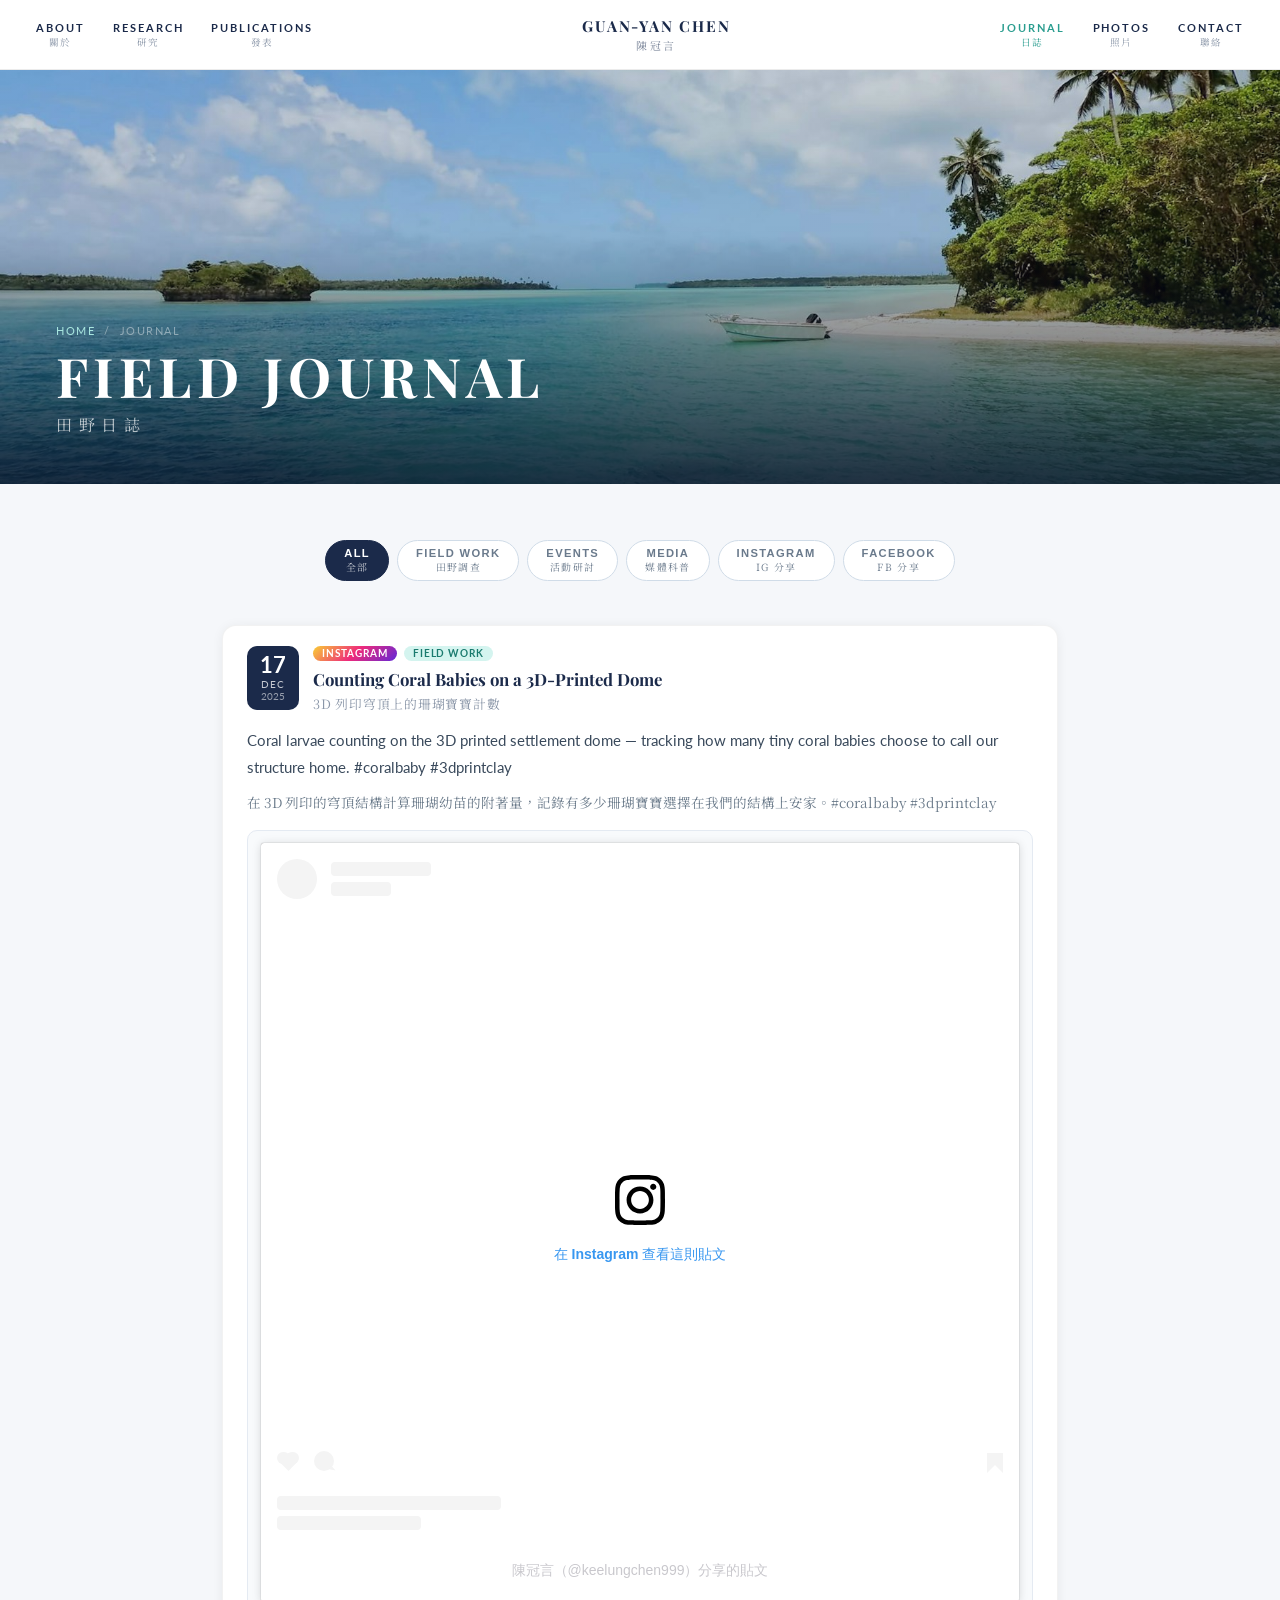
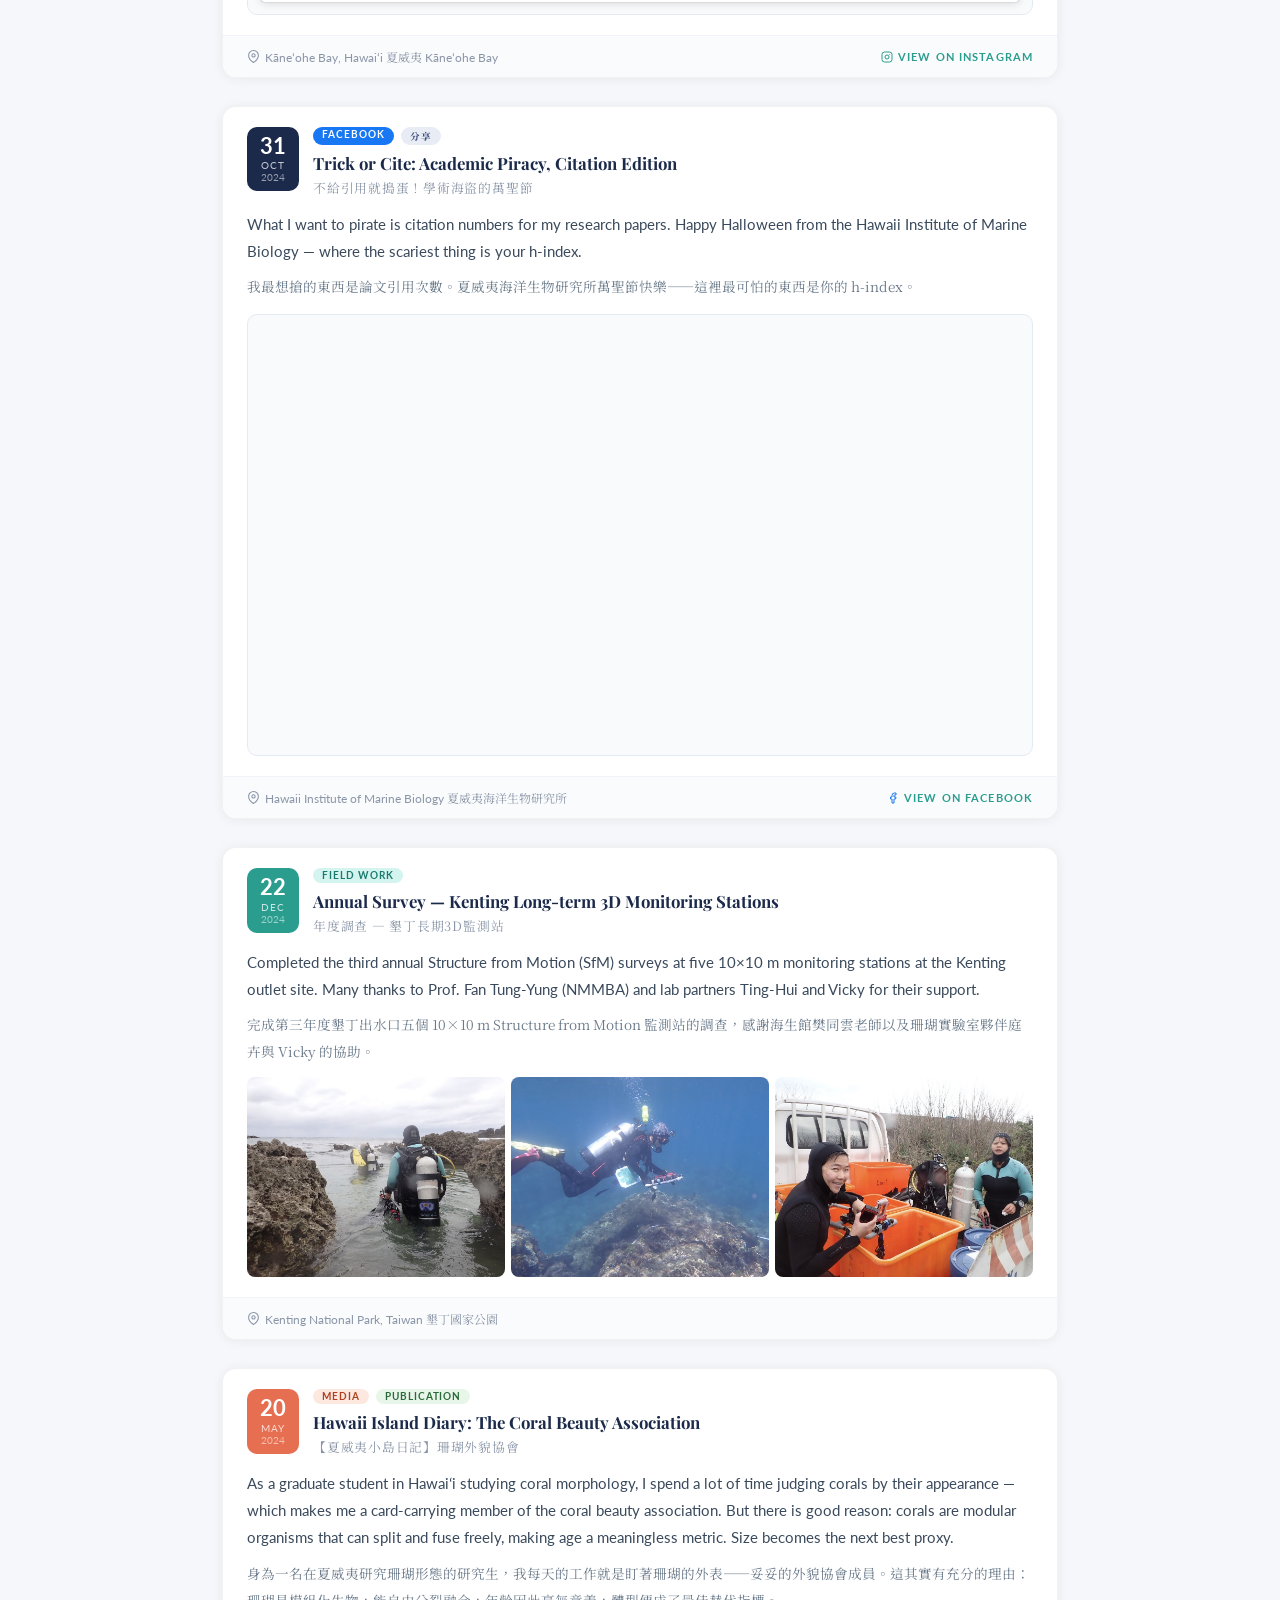
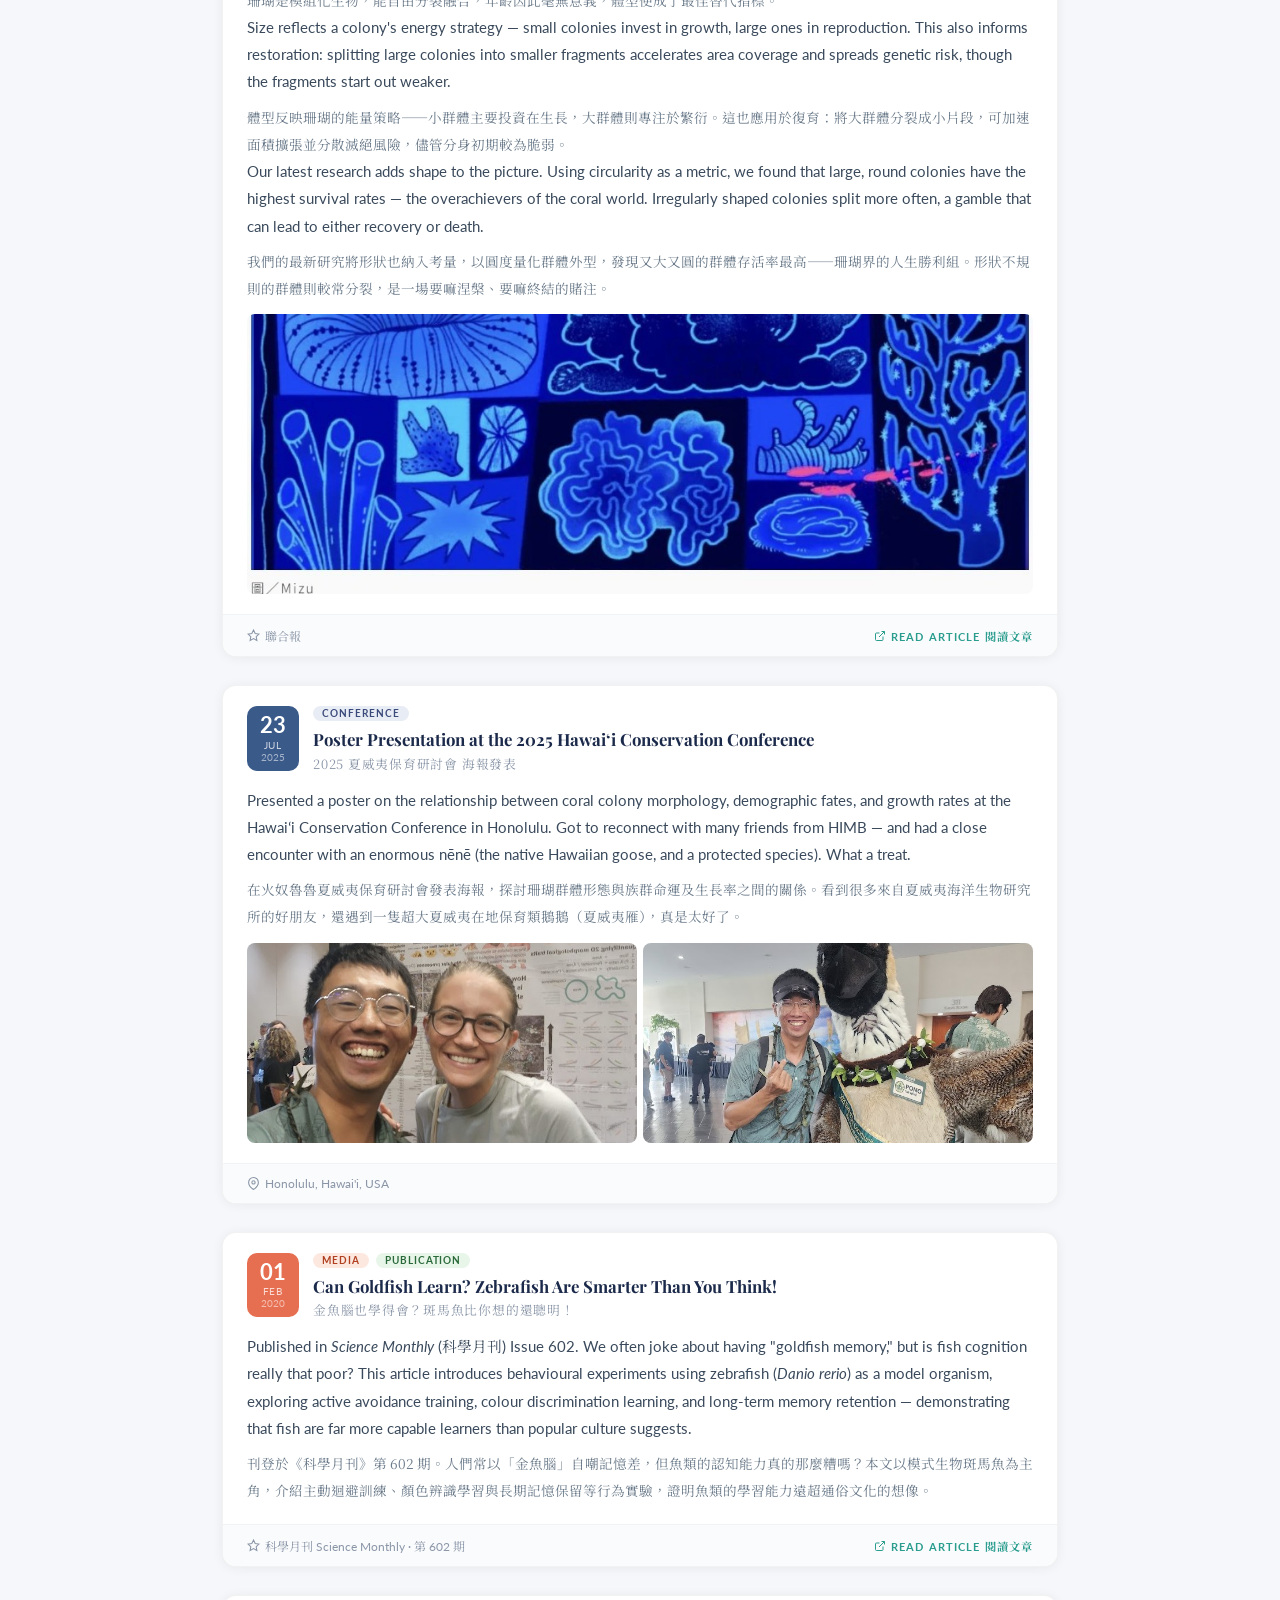
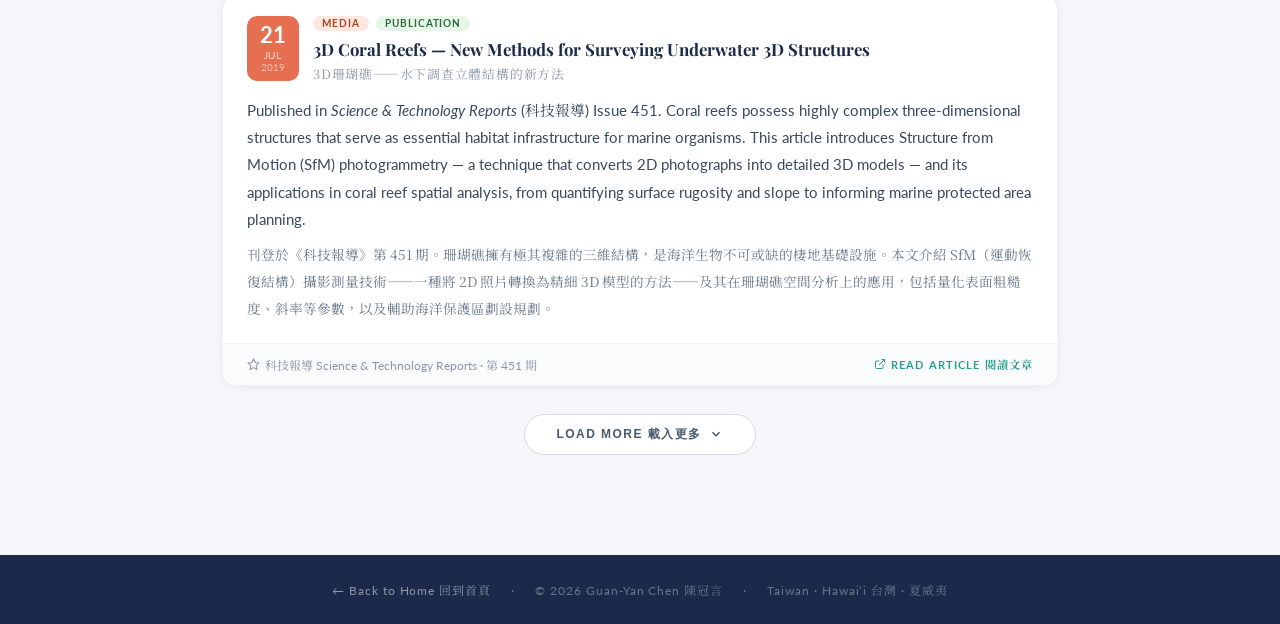
==== journal.html @ d3d77371 "organize research page" ====
<!DOCTYPE html>
<html lang="zh-TW">
<head>
  <meta charset="UTF-8" />
  <meta name="viewport" content="width=device-width, initial-scale=1.0" />
  <title>Field Journal 田野日誌 — Guan-Yan Chen 陳冠言</title>
  <link rel="preconnect" href="https://fonts.googleapis.com" />
  <link href="https://fonts.googleapis.com/css2?family=Playfair+Display:ital,wght@0,400;0,700;1,400&family=Lato:wght@300;400;700&family=Noto+Serif+TC:wght@400;700&display=swap" rel="stylesheet" />

  <!-- Facebook SDK (for FB post embeds) -->
  <div id="fb-root"></div>
  <script async defer crossorigin="anonymous"
    src="https://connect.facebook.net/zh_TW/sdk.js#xfbml=1&version=v19.0">
  </script>

  <style>
    *, *::before, *::after { box-sizing: border-box; margin: 0; padding: 0; }
    html { scroll-behavior: smooth; overflow-x: hidden; }
    body { font-family: 'Lato', 'Noto Serif TC', sans-serif; color: #1a1a2e; background: #f5f7fa; overflow-x: hidden; width: 100%; }
    a { text-decoration: none; color: inherit; }
    img { max-width: 100%; display: block; }

    /* ── NAVBAR ── */
    #navbar {
      position: fixed; top: 0; left: 0; right: 0; z-index: 1000;
      background: rgba(255,255,255,0.97); backdrop-filter: blur(6px); -webkit-backdrop-filter: blur(6px);
      border-bottom: 1px solid rgba(0,0,0,0.08);
      height: 70px; display: flex; align-items: center;
      justify-content: space-between; padding: 0 36px;
      transition: box-shadow 0.3s; max-width: 100vw; overflow: hidden;
    }
    #navbar.scrolled { box-shadow: 0 2px 20px rgba(0,0,0,0.1); }
    .nav-group { display: flex; gap: 28px; align-items: center; }
    .nav-brand { text-align: center; min-width: 0; }
    .nav-brand .en { font-family: 'Playfair Display', serif; font-size: 0.95rem; font-weight: 700; letter-spacing: 0.12em; text-transform: uppercase; color: #1B2A4A; display: block; white-space: nowrap; }
    .nav-brand .zh { font-family: 'Noto Serif TC', serif; font-size: 0.68rem; color: #7a8599; letter-spacing: 0.25em; display: block; margin-top: 1px; }
    .nav-link { font-size: 0.68rem; font-weight: 700; letter-spacing: 0.18em; text-transform: uppercase; color: #1B2A4A; transition: color 0.2s; display: flex; flex-direction: column; align-items: center; gap: 1px; white-space: nowrap; }
    .nav-link .zh { font-size: 0.6rem; letter-spacing: 0.12em; font-weight: 400; color: #8a96a8; font-family: 'Noto Serif TC', serif; }
    .nav-link:hover, .nav-link.active { color: #2a9d8f; }
    .nav-link:hover .zh, .nav-link.active .zh { color: #2a9d8f; }
    .nav-toggle { display: none; background: none; border: none; cursor: pointer; padding: 8px; z-index: 1100; flex-shrink: 0; -webkit-tap-highlight-color: transparent; }
    .nav-toggle span { display: block; width: 22px; height: 2px; background: #1B2A4A; margin: 5px 0; border-radius: 2px; transition: all 0.3s; }
    .nav-toggle.open span:nth-child(1) { transform: rotate(45deg) translate(5px, 5px); }
    .nav-toggle.open span:nth-child(2) { opacity: 0; }
    .nav-toggle.open span:nth-child(3) { transform: rotate(-45deg) translate(5px, -5px); }
    .nav-mobile-menu { display: none; }
    @media (max-width: 900px) { #navbar { padding: 0 18px; } .nav-group { gap: 16px; } .nav-link .zh { display: none; } }
    @media (max-width: 768px) {
      #navbar { padding: 0 16px; }
      .nav-group { display: none !important; }
      .nav-toggle { display: block !important; }
      .nav-mobile-menu.open {
        display: flex; position: fixed; top: 70px; left: 0; right: 0;
        background: rgba(255,255,255,0.98); -webkit-backdrop-filter: blur(10px); backdrop-filter: blur(10px);
        padding: 20px 24px 28px; flex-direction: column; gap: 6px;
        border-bottom: 1px solid rgba(0,0,0,0.08);
        box-shadow: 0 8px 30px rgba(0,0,0,0.1); z-index: 999; max-width: 100vw;
      }
      .nav-mobile-menu a {
        font-size: 0.82rem; font-weight: 700; letter-spacing: 0.14em; text-transform: uppercase;
        color: #1B2A4A; padding: 10px 0; border-bottom: 1px solid #eef2f6; transition: color 0.2s;
        display: flex; align-items: center; gap: 10px;
      }
      .nav-mobile-menu a:last-child { border-bottom: none; }
      .nav-mobile-menu a .zh { font-family: 'Noto Serif TC', serif; font-size: 0.72rem; font-weight: 400; color: #8a96a8; }
      .nav-mobile-menu a:hover, .nav-mobile-menu a.active { color: #2a9d8f; }
    }

    /* ── PAGE HERO ── */
    .page-hero {
      margin-top: 70px; height: 46vh; min-height: 320px;
      position: relative; display: flex; align-items: flex-end; overflow: hidden;
    }
    .hero-bg {
      position: absolute; inset: 0;
      /* 🖼️ 圖片 | 日誌頁 Hero 背景圖 URL */
      background-image: url('images/hero_journal-ocean.jpg');
      background-size: cover; background-position: center 60%;
    }
    .hero-overlay { position: absolute; inset: 0; background: linear-gradient(to top, rgba(8,18,40,0.85) 0%, rgba(8,18,40,0.18) 60%); }
    .hero-content { position: relative; z-index: 2; padding: 0 56px 48px; color: #fff; }
    .hero-content .breadcrumb { font-size: 0.68rem; letter-spacing: 0.14em; text-transform: uppercase; color: rgba(255,255,255,0.42); margin-bottom: 12px; }
    .hero-content .breadcrumb a { color: #a8e6df; }
    .hero-content .en { font-family: 'Playfair Display', serif; font-size: clamp(2rem, 5vw, 3.4rem); font-weight: 700; letter-spacing: 0.1em; text-transform: uppercase; line-height: 1; }
    .hero-content .zh { font-family: 'Noto Serif TC', serif; font-size: clamp(0.85rem, 2vw, 1rem); letter-spacing: 0.42em; opacity: 0.72; margin-top: 10px; }

    /* ── LAYOUT ── */
    .page-wrap { max-width: 900px; margin: 0 auto; padding: 56px 32px 100px; }

    /* ── FILTER BAR ── */
    .filter-bar {
      display: flex; flex-wrap: wrap; gap: 8px;
      margin-bottom: 44px; justify-content: center;
    }
    .fbtn {
      padding: 6px 18px; border-radius: 30px;
      border: 1.5px solid #d0dce8; background: #fff;
      font-size: 0.7rem; font-weight: 700; letter-spacing: 0.12em;
      text-transform: uppercase; color: #6a7a8c;
      cursor: pointer; transition: all 0.2s;
      display: flex; flex-direction: column; align-items: center; gap: 1px;
    }
    .fbtn .zh { font-family: 'Noto Serif TC', serif; font-size: 0.62rem; font-weight: 400; }
    .fbtn:hover { border-color: #2a9d8f; color: #2a9d8f; }
    .fbtn.active { background: #1B2A4A; border-color: #1B2A4A; color: #fff; }
    .fbtn.active .zh { color: rgba(255,255,255,0.75); }

    /* ── JOURNAL CARD ── */
    .journal-card {
      background: #fff; border-radius: 14px; overflow: hidden;
      box-shadow: 0 1px 12px rgba(0,0,0,0.06);
      border: 1px solid rgba(0,0,0,0.05);
      margin-bottom: 28px; transition: box-shadow 0.22s;
    }
    .journal-card:hover { box-shadow: 0 6px 28px rgba(0,0,0,0.11); }

    .card-header { padding: 20px 24px 14px; display: flex; align-items: flex-start; gap: 14px; }
    .date-block {
      flex-shrink: 0; background: #1B2A4A; color: #fff;
      border-radius: 10px; padding: 8px 12px; text-align: center; min-width: 52px;
    }
    .date-block .day { font-size: 1.4rem; font-weight: 700; line-height: 1; }
    .date-block .mon { font-size: 0.62rem; letter-spacing: 0.1em; text-transform: uppercase; opacity: 0.75; margin-top: 2px; }
    .date-block .year { font-size: 0.6rem; opacity: 0.55; margin-top: 1px; }

    .card-meta { flex: 1; }
    .card-meta .tags { display: flex; gap: 7px; flex-wrap: wrap; margin-bottom: 7px; }
    .tag {
      font-size: 0.6rem; font-weight: 700; letter-spacing: 0.1em; text-transform: uppercase;
      padding: 2px 9px; border-radius: 20px;
    }
    .tag-field       { background: #d4f4ef; color: #1a7a6e; }
    .tag-event       { background: #e8ecf4; color: #3a4a7a; }
    .tag-media       { background: #fde8e0; color: #b04020; }
    .tag-ig          { background: linear-gradient(135deg, #f9ce34, #ee2a7b, #6228d7); color: #fff; }
    .tag-fb          { background: #1877F2; color: #fff; }
    .tag-publication { background: #e8f5e9; color: #2a6a3a; }

    .card-title-en {
      font-family: 'Playfair Display', serif; font-size: 1.05rem;
      font-weight: 700; color: #1B2A4A; line-height: 1.4;
    }
    .card-title-zh {
      font-family: 'Noto Serif TC', serif; font-size: 0.8rem;
      color: #8a96a8; margin-top: 2px; letter-spacing: 0.06em;
    }

    .card-body { padding: 0 24px 20px; }
    .card-text { font-size: 0.92rem; line-height: 1.85; color: #3a4a5c; }
    .card-text .zh { font-family: 'Noto Serif TC', serif; font-size: 0.85rem; color: #6a7a8a; display: block; margin-top: 8px; line-height: 2; }

    /* Photo grid inside card */
    .card-photos { display: grid; gap: 6px; margin: 12px 0 0; }
    .card-photos.cols-1 { grid-template-columns: 1fr; }
    .card-photos.cols-2 { grid-template-columns: 1fr 1fr; }
    .card-photos.cols-3 { grid-template-columns: 1fr 1fr 1fr; }
    .card-photos img { width: 100%; height: 200px; object-fit: cover; border-radius: 8px; }
    .card-photos.cols-1 img { height: 280px; }

    /* Social embed wrapper */
    .social-embed {
      margin: 14px 0 0;
      background: #f8fafc; border-radius: 10px;
      overflow: hidden;
      border: 1px solid #e4eaf2;
      display: flex; justify-content: center; align-items: flex-start;
      padding: 12px;
    }
    /* Instagram blockquote override */
    .social-embed .instagram-media {
      margin: 0 auto !important;
      max-width: 100% !important;
      min-width: 0 !important;
    }
    /* Facebook post override */
    .social-embed .fb-post { width: 100%; }
    .social-embed .fb-post span,
    .social-embed .fb-post iframe { max-width: 100% !important; }

    /* Embed notice (shown when no real post URL yet) */
    .embed-placeholder {
      background: linear-gradient(135deg, #f0f4f8 0%, #e8ecf4 100%);
      border-radius: 10px; border: 2px dashed #c8d4e0;
      padding: 28px 20px; text-align: center; margin: 14px 0 0;
      color: #6a7a8c;
    }
    .embed-placeholder .icon { font-size: 2rem; margin-bottom: 8px; }
    .embed-placeholder p { font-size: 0.82rem; line-height: 1.6; }
    .embed-placeholder code { background: #fff; padding: 2px 6px; border-radius: 4px; font-size: 0.78rem; color: #2a9d8f; }

    /* Card footer */
    .card-footer {
      padding: 12px 24px; border-top: 1px solid #f0f4f8;
      display: flex; align-items: center; justify-content: space-between;
      background: #fafbfc;
    }
    .card-location { font-size: 0.75rem; color: #8a96a8; display: flex; align-items: center; gap: 5px; }
    .card-location svg { width: 13px; height: 13px; flex-shrink: 0; }
    .card-ext-link {
      font-size: 0.7rem; font-weight: 700; letter-spacing: 0.1em; text-transform: uppercase;
      color: #2a9d8f; display: flex; align-items: center; gap: 5px;
    }
    .card-ext-link svg { width: 12px; height: 12px; }

    /* Load more */
    .load-more-wrap { text-align: center; margin-top: 12px; }
    .load-more-btn {
      display: inline-flex; align-items: center; gap: 8px;
      padding: 11px 32px; border-radius: 30px;
      border: 1.5px solid #d0dce8; background: #fff;
      font-size: 0.75rem; font-weight: 700; letter-spacing: 0.12em; text-transform: uppercase;
      color: #4a5a6c; cursor: pointer; transition: all 0.2s;
    }
    .load-more-btn:hover { border-color: #2a9d8f; color: #2a9d8f; }

    /* Scroll animation */
    .fade-up { opacity: 0; transform: translateY(20px); transition: opacity 0.55s ease, transform 0.55s ease; }
    .fade-up.visible { opacity: 1; transform: translateY(0); }

    /* Footer */
    footer { background: #1B2A4A; color: rgba(255,255,255,0.35); text-align: center; padding: 26px 20px; font-size: 0.75rem; letter-spacing: 0.08em; }
    footer span { margin: 0 8px; }
    footer a { color: rgba(255,255,255,0.5); }
    footer a:hover { color: rgba(255,255,255,0.8); }

    @media (max-width: 560px) {
      .card-photos.cols-3 { grid-template-columns: 1fr 1fr; }
      .hero-content { padding: 0 24px 36px; }
      .page-wrap { padding: 40px 16px 80px; }
    }
  </style>
</head>
<body>

<!-- NAVBAR -->
<nav id="navbar">
  <div class="nav-group">
    <a href="index.html#about" class="nav-link"><span>About</span><span class="zh">關於</span></a>
    <a href="research.html" class="nav-link"><span>Research</span><span class="zh">研究</span></a>
    <a href="index.html#publications" class="nav-link"><span>Publications</span><span class="zh">發表</span></a>
  </div>
  <a href="index.html" class="nav-brand">
    <span class="en">GUAN-YAN CHEN</span>
    <span class="zh">陳冠言</span>
  </a>
  <div class="nav-group">
    <a href="journal.html" class="nav-link active"><span>Journal</span><span class="zh">日誌</span></a>
    <a href="index.html#photos" class="nav-link"><span>Photos</span><span class="zh">照片</span></a>
    <a href="index.html#contact" class="nav-link"><span>Contact</span><span class="zh">聯絡</span></a>
  </div>
  <button class="nav-toggle" onclick="document.querySelector('.nav-toggle').classList.toggle('open');document.querySelector('.nav-mobile-menu').classList.toggle('open');" aria-label="Menu">
    <span></span><span></span><span></span>
  </button>
</nav>
<div class="nav-mobile-menu">
  <a href="index.html#about"><span>About</span><span class="zh">關於</span></a>
  <a href="research.html"><span>Research</span><span class="zh">研究</span></a>
  <a href="index.html#publications"><span>Publications</span><span class="zh">發表</span></a>
  <a href="journal.html"><span>Journal</span><span class="zh">日誌</span></a>
  <a href="index.html#photos"><span>Photos</span><span class="zh">照片</span></a>
  <a href="index.html#contact"><span>Contact</span><span class="zh">聯絡</span></a>
</div>

<!-- HERO -->
<div class="page-hero">
  <div class="hero-bg"></div>
  <div class="hero-overlay"></div>
  <div class="hero-content">
    <div class="breadcrumb"><a href="index.html">Home</a> &nbsp;/&nbsp; Journal</div>
    <div class="en">Field Journal</div>
    <div class="zh">田野日誌</div>
  </div>
</div>

<!-- MAIN -->
<div class="page-wrap">

  <!-- Filter -->
  <div class="filter-bar fade-up">
    <button class="fbtn active" onclick="filterJournal('all',this)">
      <span>All</span><span class="zh">全部</span>
    </button>
    <button class="fbtn" onclick="filterJournal('field',this)">
      <span>Field Work</span><span class="zh">田野調查</span>
    </button>
    <button class="fbtn" onclick="filterJournal('event',this)">
      <span>Events</span><span class="zh">活動研討</span>
    </button>
    <button class="fbtn" onclick="filterJournal('media',this)">
      <span>Media</span><span class="zh">媒體科普</span>
    </button>
    <button class="fbtn" onclick="filterJournal('ig',this)">
      <span>Instagram</span><span class="zh">IG 分享</span>
    </button>
    <button class="fbtn" onclick="filterJournal('fb',this)">
      <span>Facebook</span><span class="zh">FB 分享</span>
    </button>
  </div>

  <!-- ══════════════════════════════════════════
       JOURNAL ENTRIES — 由新到舊
       ══════════════════════════════════════════ -->
  <!-- ➕ 新增 | 在最上方複製一個 <div class="journal-card"> 區塊，新增的日誌放最前面（最新在上） -->

  <!-- ✏️ 文字 🖼️ 圖片 🔗 連結 | 日誌 1（IG 嵌入範例）：修改日期、標題、說明文字、IG 網址 -->
  <!-- ENTRY 1 — Instagram embed 範例 -->
  <div class="journal-card fade-up" data-type="ig">
    <div class="card-header">
      <div class="date-block">
        <div class="day">17</div>
        <div class="mon">Dec</div>
        <div class="year">2025</div>
      </div>
      <div class="card-meta">
        <div class="tags">
          <span class="tag tag-ig">Instagram</span>
          <span class="tag tag-field">Field Work</span>
        </div>
        <div class="card-title-en">Counting Coral Babies on a 3D-Printed Dome</div>
        <div class="card-title-zh">3D 列印穹頂上的珊瑚寶寶計數</div>
      </div>
    </div>
    <div class="card-body">
      <p class="card-text">
        Coral larvae counting on the 3D printed settlement dome — tracking how many tiny coral babies choose to call our structure home. #coralbaby #3dprintclay
        <span class="zh">在 3D 列印的穹頂結構計算珊瑚幼苗的附著量，記錄有多少珊瑚寶寶選擇在我們的結構上安家。#coralbaby #3dprintclay</span>
      </p>

      <!-- ═══ 貼上你的 IG 嵌入碼 ═══
           到 Instagram 貼文 → 右上角「...」→「嵌入」→ 複製碼，貼在這裡
           下方為示意佔位符，換成真實 IG 嵌入碼後刪除此佔位符 -->
      <div class="social-embed">
        <blockquote class="instagram-media" data-instgrm-captioned data-instgrm-permalink="https://www.instagram.com/reel/DSZlaxgEWhg/?utm_source=ig_embed&amp;utm_campaign=loading" data-instgrm-version="14" style=" background:#FFF; border:0; border-radius:3px; box-shadow:0 0 1px 0 rgba(0,0,0,0.5),0 1px 10px 0 rgba(0,0,0,0.15); margin: 1px; max-width:540px; min-width:326px; padding:0; width:99.375%; width:-webkit-calc(100% - 2px); width:calc(100% - 2px);"><div style="padding:16px;"> <a href="https://www.instagram.com/reel/DSZlaxgEWhg/?utm_source=ig_embed&amp;utm_campaign=loading" style=" background:#FFFFFF; line-height:0; padding:0 0; text-align:center; text-decoration:none; width:100%;" target="_blank"> <div style=" display: flex; flex-direction: row; align-items: center;"> <div style="background-color: #F4F4F4; border-radius: 50%; flex-grow: 0; height: 40px; margin-right: 14px; width: 40px;"></div> <div style="display: flex; flex-direction: column; flex-grow: 1; justify-content: center;"> <div style=" background-color: #F4F4F4; border-radius: 4px; flex-grow: 0; height: 14px; margin-bottom: 6px; width: 100px;"></div> <div style=" background-color: #F4F4F4; border-radius: 4px; flex-grow: 0; height: 14px; width: 60px;"></div></div></div><div style="padding: 19% 0;"></div> <div style="display:block; height:50px; margin:0 auto 12px; width:50px;"><svg width="50px" height="50px" viewBox="0 0 60 60" version="1.1" xmlns="https://www.w3.org/2000/svg" xmlns:xlink="https://www.w3.org/1999/xlink"><g stroke="none" stroke-width="1" fill="none" fill-rule="evenodd"><g transform="translate(-511.000000, -20.000000)" fill="#000000"><g><path d="M556.869,30.41 C554.814,30.41 553.148,32.076 553.148,34.131 C553.148,36.186 554.814,37.852 556.869,37.852 C558.924,37.852 560.59,36.186 560.59,34.131 C560.59,32.076 558.924,30.41 556.869,30.41 M541,60.657 C535.114,60.657 530.342,55.887 530.342,50 C530.342,44.114 535.114,39.342 541,39.342 C546.887,39.342 551.658,44.114 551.658,50 C551.658,55.887 546.887,60.657 541,60.657 M541,33.886 C532.1,33.886 524.886,41.1 524.886,50 C524.886,58.899 532.1,66.113 541,66.113 C549.9,66.113 557.115,58.899 557.115,50 C557.115,41.1 549.9,33.886 541,33.886 M565.378,62.101 C565.244,65.022 564.756,66.606 564.346,67.663 C563.803,69.06 563.154,70.057 562.106,71.106 C561.058,72.155 560.06,72.803 558.662,73.347 C557.607,73.757 556.021,74.244 553.102,74.378 C549.944,74.521 548.997,74.552 541,74.552 C533.003,74.552 532.056,74.521 528.898,74.378 C525.979,74.244 524.393,73.757 523.338,73.347 C521.94,72.803 520.942,72.155 519.894,71.106 C518.846,70.057 518.197,69.06 517.654,67.663 C517.244,66.606 516.755,65.022 516.623,62.101 C516.479,58.943 516.448,57.996 516.448,50 C516.448,42.003 516.479,41.056 516.623,37.899 C516.755,34.978 517.244,33.391 517.654,32.338 C518.197,30.938 518.846,29.942 519.894,28.894 C520.942,27.846 521.94,27.196 523.338,26.654 C524.393,26.244 525.979,25.756 528.898,25.623 C532.057,25.479 533.004,25.448 541,25.448 C548.997,25.448 549.943,25.479 553.102,25.623 C556.021,25.756 557.607,26.244 558.662,26.654 C560.06,27.196 561.058,27.846 562.106,28.894 C563.154,29.942 563.803,30.938 564.346,32.338 C564.756,33.391 565.244,34.978 565.378,37.899 C565.522,41.056 565.552,42.003 565.552,50 C565.552,57.996 565.522,58.943 565.378,62.101 M570.82,37.631 C570.674,34.438 570.167,32.258 569.425,30.349 C568.659,28.377 567.633,26.702 565.965,25.035 C564.297,23.368 562.623,22.342 560.652,21.575 C558.743,20.834 556.562,20.326 553.369,20.18 C550.169,20.033 549.148,20 541,20 C532.853,20 531.831,20.033 528.631,20.18 C525.438,20.326 523.257,20.834 521.349,21.575 C519.376,22.342 517.703,23.368 516.035,25.035 C514.368,26.702 513.342,28.377 512.574,30.349 C511.834,32.258 511.326,34.438 511.181,37.631 C511.035,40.831 511,41.851 511,50 C511,58.147 511.035,59.17 511.181,62.369 C511.326,65.562 511.834,67.743 512.574,69.651 C513.342,71.625 514.368,73.296 516.035,74.965 C517.703,76.634 519.376,77.658 521.349,78.425 C523.257,79.167 525.438,79.673 528.631,79.82 C531.831,79.965 532.853,80.001 541,80.001 C549.148,80.001 550.169,79.965 553.369,79.82 C556.562,79.673 558.743,79.167 560.652,78.425 C562.623,77.658 564.297,76.634 565.965,74.965 C567.633,73.296 568.659,71.625 569.425,69.651 C570.167,67.743 570.674,65.562 570.82,62.369 C570.966,59.17 571,58.147 571,50 C571,41.851 570.966,40.831 570.82,37.631"></path></g></g></g></svg></div><div style="padding-top: 8px;"> <div style=" color:#3897f0; font-family:Arial,sans-serif; font-size:14px; font-style:normal; font-weight:550; line-height:18px;">在 Instagram 查看這則貼文</div></div><div style="padding: 12.5% 0;"></div> <div style="display: flex; flex-direction: row; margin-bottom: 14px; align-items: center;"><div> <div style="background-color: #F4F4F4; border-radius: 50%; height: 12.5px; width: 12.5px; transform: translateX(0px) translateY(7px);"></div> <div style="background-color: #F4F4F4; height: 12.5px; transform: rotate(-45deg) translateX(3px) translateY(1px); width: 12.5px; flex-grow: 0; margin-right: 14px; margin-left: 2px;"></div> <div style="background-color: #F4F4F4; border-radius: 50%; height: 12.5px; width: 12.5px; transform: translateX(9px) translateY(-18px);"></div></div><div style="margin-left: 8px;"> <div style=" background-color: #F4F4F4; border-radius: 50%; flex-grow: 0; height: 20px; width: 20px;"></div> <div style=" width: 0; height: 0; border-top: 2px solid transparent; border-left: 6px solid #f4f4f4; border-bottom: 2px solid transparent; transform: translateX(16px) translateY(-4px) rotate(30deg)"></div></div><div style="margin-left: auto;"> <div style=" width: 0px; border-top: 8px solid #F4F4F4; border-right: 8px solid transparent; transform: translateY(16px);"></div> <div style=" background-color: #F4F4F4; flex-grow: 0; height: 12px; width: 16px; transform: translateY(-4px);"></div> <div style=" width: 0; height: 0; border-top: 8px solid #F4F4F4; border-left: 8px solid transparent; transform: translateY(-4px) translateX(8px);"></div></div></div> <div style="display: flex; flex-direction: column; flex-grow: 1; justify-content: center; margin-bottom: 24px;"> <div style=" background-color: #F4F4F4; border-radius: 4px; flex-grow: 0; height: 14px; margin-bottom: 6px; width: 224px;"></div> <div style=" background-color: #F4F4F4; border-radius: 4px; flex-grow: 0; height: 14px; width: 144px;"></div></div></a><p style=" color:#c9c8cd; font-family:Arial,sans-serif; font-size:14px; line-height:17px; margin-bottom:0; margin-top:8px; overflow:hidden; padding:8px 0 7px; text-align:center; text-overflow:ellipsis; white-space:nowrap;"><a href="https://www.instagram.com/reel/DSZlaxgEWhg/?utm_source=ig_embed&amp;utm_campaign=loading" style=" color:#c9c8cd; font-family:Arial,sans-serif; font-size:14px; font-style:normal; font-weight:normal; line-height:17px; text-decoration:none;" target="_blank">陳冠言（@keelungchen999）分享的貼文</a></p></div></blockquote>
        <script async src="//www.instagram.com/embed.js"></script>
      </div>
    </div>
    <div class="card-footer">
      <span class="card-location">
        <svg viewBox="0 0 24 24" fill="none" stroke="currentColor" stroke-width="2"><path d="M21 10c0 7-9 13-9 13s-9-6-9-13a9 9 0 0118 0z"/><circle cx="12" cy="10" r="3"/></svg>
        Kāneʻohe Bay, Hawaiʻi 夏威夷 Kāneʻohe Bay
      </span>
      <a href="https://www.instagram.com/reel/DSZlaxgEWhg/" target="_blank" rel="noopener" class="card-ext-link">
        <svg viewBox="0 0 24 24" fill="none" stroke="currentColor" stroke-width="2"><rect x="2" y="2" width="20" height="20" rx="5"/><circle cx="12" cy="12" r="4"/><circle cx="17.5" cy="6.5" r="1" fill="currentColor" stroke="none"/></svg>
        View on Instagram
      </a>
    </div>
  </div>

  <!-- ✏️ 文字 🔗 連結 | 日誌 2（FB 嵌入範例）：修改日期、標題、說明文字、FB 貼文網址 -->
  <!-- ENTRY 2 — Facebook embed 範例 -->
  <div class="journal-card fade-up" data-type="fb">
    <div class="card-header">
      <div class="date-block">
        <div class="day">31</div>
        <div class="mon">Oct</div>
        <div class="year">2024</div>
      </div>
      <div class="card-meta">
        <div class="tags">
          <span class="tag tag-fb">Facebook</span>
          <span class="tag tag-event">分享</span>
        </div>
        <div class="card-title-en">Trick or Cite: Academic Piracy, Citation Edition</div>
        <div class="card-title-zh">不給引用就搗蛋！學術海盜的萬聖節</div>
      </div>
    </div>
    <div class="card-body">
      <p class="card-text">
        What I want to pirate is citation numbers for my research papers. Happy Halloween from the Hawaii Institute of Marine Biology — where the scariest thing is your h-index.
        <span class="zh">我最想搶的東西是論文引用次數。夏威夷海洋生物研究所萬聖節快樂——這裡最可怕的東西是你的 h-index。</span>
      </p>

      <!-- ═══ 貼上你的 FB 嵌入碼 ═══
           到 Facebook 貼文 → 右上角「...」→「嵌入」→ 複製碼，貼在這裡
           下方為示意佔位符 -->
      <div class="social-embed">
        <iframe src="https://www.facebook.com/plugins/post.php?href=https%3A%2F%2Fwww.facebook.com%2Fkeelungchen999%2Fposts%2Fpfbid02pVubmqYenoXbxcpN1Hhc5KDBGrqCNoxwPVTGbSJuhQ7YyzSDcM3Mbb1DLmuCVUn2l&show_text=true&width=500" width="500" height="416" style="border:none;overflow:hidden" scrolling="no" frameborder="0" allowfullscreen="true" allow="autoplay; clipboard-write; encrypted-media; picture-in-picture; web-share"></iframe>
      </div>
    </div>
    <div class="card-footer">
      <span class="card-location">
        <svg viewBox="0 0 24 24" fill="none" stroke="currentColor" stroke-width="2"><path d="M21 10c0 7-9 13-9 13s-9-6-9-13a9 9 0 0118 0z"/><circle cx="12" cy="10" r="3"/></svg>
        Hawaii Institute of Marine Biology 夏威夷海洋生物研究所
      </span>
      <a href="https://www.facebook.com/keelungchen999/posts/pfbid02pVubmqYenoXbxcpN1Hhc5KDBGrqCNoxwPVTGbSJuhQ7YyzSDcM3Mbb1DLmuCVUn2l" target="_blank" rel="noopener" class="card-ext-link">
        <svg viewBox="0 0 24 24" fill="none" stroke="#1877F2" stroke-width="2"><path d="M18 2h-3a5 5 0 00-5 5v3H7v4h3v8h4v-8h3l1-4h-4V7a1 1 0 011-1h3z"/></svg>
        View on Facebook
      </a>
    </div>
  </div>

  <!-- ENTRY 3 — 田野日誌（純文字 + 照片）-->
  <div class="journal-card fade-up" data-type="field">
    <div class="card-header">
      <div class="date-block" style="background:#2a9d8f;">
        <div class="day">22</div>
        <div class="mon">Dec</div>
        <div class="year">2024</div>
      </div>
      <div class="card-meta">
        <div class="tags">
          <span class="tag tag-field">Field Work</span>
        </div>
        <div class="card-title-en">Annual Survey — Kenting Long-term 3D Monitoring Stations</div>
        <div class="card-title-zh">年度調查 — 墾丁長期3D監測站</div>
      </div>
    </div>
    <div class="card-body">
      <p class="card-text">
        Completed the third annual Structure from Motion (SfM) surveys at five 10×10 m monitoring stations at the Kenting outlet site. Many thanks to Prof. Fan Tung-Yung (NMMBA) and lab partners Ting-Hui and Vicky for their support.
        <span class="zh">完成第三年度墾丁出水口五個 10×10 m Structure from Motion 監測站的調查，感謝海生館樊同雲老師以及珊瑚實驗室夥伴庭卉與 Vicky 的協助。</span>
      </p>
      <div class="card-photos cols-3">
        <img src="images/journal_entry1_survey.jpg" alt="Survey" loading="lazy" />
        <img src="images/journal_entry1_coral.jpg" alt="Coral" loading="lazy" />
        <img src="images/journal_entry1_reef.jpg" alt="Reef" loading="lazy" />
      </div>
    </div>
    <div class="card-footer">
      <span class="card-location">
        <svg viewBox="0 0 24 24" fill="none" stroke="currentColor" stroke-width="2"><path d="M21 10c0 7-9 13-9 13s-9-6-9-13a9 9 0 0118 0z"/><circle cx="12" cy="10" r="3"/></svg>
        Kenting National Park, Taiwan 墾丁國家公園
      </span>
    </div>
  </div>

  <!-- ENTRY 4 — 媒體科普 -->
  <div class="journal-card fade-up" data-type="media">
    <div class="card-header">
      <div class="date-block" style="background:#e76f51;">
        <div class="day">20</div>
        <div class="mon">May</div>
        <div class="year">2024</div>
      </div>
      <div class="card-meta">
        <div class="tags">
          <span class="tag tag-media">Media</span>
          <span class="tag tag-publication">Publication</span>
        </div>
        <div class="card-title-en">Hawaii Island Diary: The Coral Beauty Association</div>
        <div class="card-title-zh">【夏威夷小島日記】珊瑚外貌協會</div>
      </div>
    </div>
    <div class="card-body">
      <p class="card-text">
        As a graduate student in Hawaiʻi studying coral morphology, I spend a lot of time judging corals by their appearance — which makes me a card-carrying member of the coral beauty association. But there is good reason: corals are modular organisms that can split and fuse freely, making age a meaningless metric. Size becomes the next best proxy.
        <span class="zh">身為一名在夏威夷研究珊瑚形態的研究生，我每天的工作就是盯著珊瑚的外表——妥妥的外貌協會成員。這其實有充分的理由：珊瑚是模組化生物，能自由分裂融合，年齡因此毫無意義，體型便成了最佳替代指標。</span>
      </p>
      <p class="card-text">
        Size reflects a colony's energy strategy — small colonies invest in growth, large ones in reproduction. This also informs restoration: splitting large colonies into smaller fragments accelerates area coverage and spreads genetic risk, though the fragments start out weaker.
        <span class="zh">體型反映珊瑚的能量策略——小群體主要投資在生長，大群體則專注於繁衍。這也應用於復育：將大群體分裂成小片段，可加速面積擴張並分散滅絕風險，儘管分身初期較為脆弱。</span>
      </p>
      <p class="card-text">
        Our latest research adds shape to the picture. Using circularity as a metric, we found that large, round colonies have the highest survival rates — the overachievers of the coral world. Irregularly shaped colonies split more often, a gamble that can lead to either recovery or death.
        <span class="zh">我們的最新研究將形狀也納入考量，以圓度量化群體外型，發現又大又圓的群體存活率最高——珊瑚界的人生勝利組。形狀不規則的群體則較常分裂，是一場要嘛涅槃、要嘛終結的賭注。</span>
      </p>
      <div class="card-photos cols-1">
        <img src="images/UDN_media_珊瑚外貌協會.jpg" alt="珊瑚外貌協會" loading="lazy" />
      </div>
    </div>
    <div class="card-footer">
      <span class="card-location">
        <svg viewBox="0 0 24 24" fill="none" stroke="currentColor" stroke-width="2"><path d="M12 2l3.09 6.26L22 9.27l-5 4.87 1.18 6.88L12 17.77l-6.18 3.25L7 14.14 2 9.27l6.91-1.01L12 2z"/></svg>
        聯合報
      </span>
      <a href="https://udn.com/news/story/7272/7955930?from=udn-catelistnews_ch2" class="card-ext-link" target="_blank" rel="noopener noreferrer">
        <svg viewBox="0 0 24 24" fill="none" stroke="currentColor" stroke-width="2"><path d="M18 13v6a2 2 0 01-2 2H5a2 2 0 01-2-2V8a2 2 0 012-2h6"/><polyline points="15 3 21 3 21 9"/><line x1="10" y1="14" x2="21" y2="3"/></svg>
        Read Article 閱讀文章
      </a>
    </div>
  </div>

  <!-- ENTRY 5 — 研討會 -->
  <div class="journal-card fade-up" data-type="event">
    <div class="card-header">
      <div class="date-block" style="background:#3a5a8a;">
        <div class="day">23</div>
        <div class="mon">Jul</div>
        <div class="year">2025</div>
      </div>
      <div class="card-meta">
        <div class="tags">
          <span class="tag tag-event">Conference</span>
        </div>
        <div class="card-title-en">Poster Presentation at the 2025 Hawaiʻi Conservation Conference</div>
        <div class="card-title-zh">2025 夏威夷保育研討會 海報發表</div>
      </div>
    </div>
    <div class="card-body">
      <p class="card-text">
        Presented a poster on the relationship between coral colony morphology, demographic fates, and growth rates at the Hawaiʻi Conservation Conference in Honolulu. Got to reconnect with many friends from HIMB — and had a close encounter with an enormous nēnē (the native Hawaiian goose, and a protected species). What a treat.
        <span class="zh">在火奴魯魯夏威夷保育研討會發表海報，探討珊瑚群體形態與族群命運及生長率之間的關係。看到很多來自夏威夷海洋生物研究所的好朋友，還遇到一隻超大夏威夷在地保育類鵝鵝（夏威夷雁），真是太好了。</span>
      </p>
      <div class="card-photos cols-2">
        <img src="images/journal_entry3_conference.jpg" alt="Conference" loading="lazy" />
        <img src="images/journal_entry3_hawaii.jpg" alt="Hawaii" loading="lazy" />
      </div>
    </div>
    <div class="card-footer">
      <span class="card-location">
        <svg viewBox="0 0 24 24" fill="none" stroke="currentColor" stroke-width="2"><path d="M21 10c0 7-9 13-9 13s-9-6-9-13a9 9 0 0118 0z"/><circle cx="12" cy="10" r="3"/></svg>
        Honolulu, Hawai'i, USA
      </span>
    </div>
  </div>

  <!-- ENTRY — 科學月刊：斑馬魚學習 (2020-02) -->
  <div class="journal-card fade-up" data-type="media">
    <div class="card-header">
      <div class="date-block" style="background:#e76f51;">
        <div class="day">01</div>
        <div class="mon">Feb</div>
        <div class="year">2020</div>
      </div>
      <div class="card-meta">
        <div class="tags">
          <span class="tag tag-media">Media</span>
          <span class="tag tag-publication">Publication</span>
        </div>
        <div class="card-title-en">Can Goldfish Learn? Zebrafish Are Smarter Than You Think!</div>
        <div class="card-title-zh">金魚腦也學得會？斑馬魚比你想的還聰明！</div>
      </div>
    </div>
    <div class="card-body">
      <p class="card-text">
        Published in <em>Science Monthly</em> (科學月刊) Issue 602. We often joke about having "goldfish memory," but is fish cognition really that poor? This article introduces behavioural experiments using zebrafish (<em>Danio rerio</em>) as a model organism, exploring active avoidance training, colour discrimination learning, and long-term memory retention — demonstrating that fish are far more capable learners than popular culture suggests.
        <span class="zh">刊登於《科學月刊》第 602 期。人們常以「金魚腦」自嘲記憶差，但魚類的認知能力真的那麼糟嗎？本文以模式生物斑馬魚為主角，介紹主動迴避訓練、顏色辨識學習與長期記憶保留等行為實驗，證明魚類的學習能力遠超通俗文化的想像。</span>
      </p>
    </div>
    <div class="card-footer">
      <span class="card-location">
        <svg viewBox="0 0 24 24" fill="none" stroke="currentColor" stroke-width="2"><path d="M12 2l3.09 6.26L22 9.27l-5 4.87 1.18 6.88L12 17.77l-6.18 3.25L7 14.14 2 9.27l6.91-1.01L12 2z"/></svg>
        科學月刊 Science Monthly · 第 602 期
      </span>
      <a href="https://www.scimonth.com.tw/archives/3606" class="card-ext-link" target="_blank" rel="noopener noreferrer">
        <svg viewBox="0 0 24 24" fill="none" stroke="currentColor" stroke-width="2"><path d="M18 13v6a2 2 0 01-2 2H5a2 2 0 01-2-2V8a2 2 0 012-2h6"/><polyline points="15 3 21 3 21 9"/><line x1="10" y1="14" x2="21" y2="3"/></svg>
        Read Article 閱讀文章
      </a>
    </div>
  </div>

  <!-- ENTRY — 科技報導：3D珊瑚礁 (2019-07) -->
  <div class="journal-card fade-up" data-type="media">
    <div class="card-header">
      <div class="date-block" style="background:#e76f51;">
        <div class="day">21</div>
        <div class="mon">Jul</div>
        <div class="year">2019</div>
      </div>
      <div class="card-meta">
        <div class="tags">
          <span class="tag tag-media">Media</span>
          <span class="tag tag-publication">Publication</span>
        </div>
        <div class="card-title-en">3D Coral Reefs — New Methods for Surveying Underwater 3D Structures</div>
        <div class="card-title-zh">3D珊瑚礁——水下調查立體結構的新方法</div>
      </div>
    </div>
    <div class="card-body">
      <p class="card-text">
        Published in <em>Science &amp; Technology Reports</em> (科技報導) Issue 451. Coral reefs possess highly complex three-dimensional structures that serve as essential habitat infrastructure for marine organisms. This article introduces Structure from Motion (SfM) photogrammetry — a technique that converts 2D photographs into detailed 3D models — and its applications in coral reef spatial analysis, from quantifying surface rugosity and slope to informing marine protected area planning.
        <span class="zh">刊登於《科技報導》第 451 期。珊瑚礁擁有極其複雜的三維結構，是海洋生物不可或缺的棲地基礎設施。本文介紹 SfM（運動恢復結構）攝影測量技術——一種將 2D 照片轉換為精細 3D 模型的方法——及其在珊瑚礁空間分析上的應用，包括量化表面粗糙度、斜率等參數，以及輔助海洋保護區劃設規劃。</span>
      </p>
    </div>
    <div class="card-footer">
      <span class="card-location">
        <svg viewBox="0 0 24 24" fill="none" stroke="currentColor" stroke-width="2"><path d="M12 2l3.09 6.26L22 9.27l-5 4.87 1.18 6.88L12 17.77l-6.18 3.25L7 14.14 2 9.27l6.91-1.01L12 2z"/></svg>
        科技報導 Science &amp; Technology Reports · 第 451 期
      </span>
      <a href="https://www.scimonth.com.tw/archives/207" class="card-ext-link" target="_blank" rel="noopener noreferrer">
        <svg viewBox="0 0 24 24" fill="none" stroke="currentColor" stroke-width="2"><path d="M18 13v6a2 2 0 01-2 2H5a2 2 0 01-2-2V8a2 2 0 012-2h6"/><polyline points="15 3 21 3 21 9"/><line x1="10" y1="14" x2="21" y2="3"/></svg>
        Read Article 閱讀文章
      </a>
    </div>
  </div>

  <div class="load-more-wrap fade-up">
    <button class="load-more-btn" onclick="alert('更多日誌紀錄陸續更新中 · More entries coming soon')">
      Load More 載入更多
      <svg width="14" height="14" viewBox="0 0 24 24" fill="none" stroke="currentColor" stroke-width="2.5"><polyline points="6 9 12 15 18 9"/></svg>
    </button>
  </div>

</div><!-- /page-wrap -->

<footer>
  <span><a href="index.html">← Back to Home 回到首頁</a></span>
  <span>·</span>
  <span>© 2026 Guan-Yan Chen 陳冠言</span>
  <span>·</span>
  <span>Taiwan · Hawaiʻi 台灣 · 夏威夷</span>
</footer>

<script>
  // Navbar
  window.addEventListener('scroll', () => {
    document.getElementById('navbar').classList.toggle('scrolled', window.scrollY > 50);
  });

  // Filter
  function filterJournal(type, btn) {
    document.querySelectorAll('.fbtn').forEach(b => b.classList.remove('active'));
    btn.classList.add('active');
    document.querySelectorAll('.journal-card').forEach(card => {
      card.style.display = (type === 'all' || card.dataset.type === type) ? '' : 'none';
    });
  }

  // Scroll animations
  const obs = new IntersectionObserver((entries) => {
    entries.forEach((e, i) => {
      if (e.isIntersecting) {
        setTimeout(() => e.target.classList.add('visible'), i * 80);
        obs.unobserve(e.target);
      }
    });
  }, { threshold: 0.08 });
  document.querySelectorAll('.fade-up').forEach(el => obs.observe(el));
</script>

<!-- Image Fallback: 若本地 images/ 圖片不存在，自動顯示 Unsplash 範例圖 -->
<script>
(function imgFallbackBg() {
  function checkBg(localSrc, fallbackSrc, cssSelector) {
    var probe = new Image();
    probe.onerror = function () {
      document.querySelectorAll(cssSelector).forEach(function (el) {
        el.style.backgroundImage = "url('" + fallbackSrc + "')";
      });
    };
    probe.src = localSrc;
  }
  document.addEventListener('DOMContentLoaded', function () {
    checkBg('images/hero_journal-ocean.jpg', 'https://images.unsplash.com/photo-1437719417032-8595fd9e9dc6?w=1800&q=85&auto=format&fit=crop', '.page-hero-bg');
  });
})();
</script>
</body>
</html>
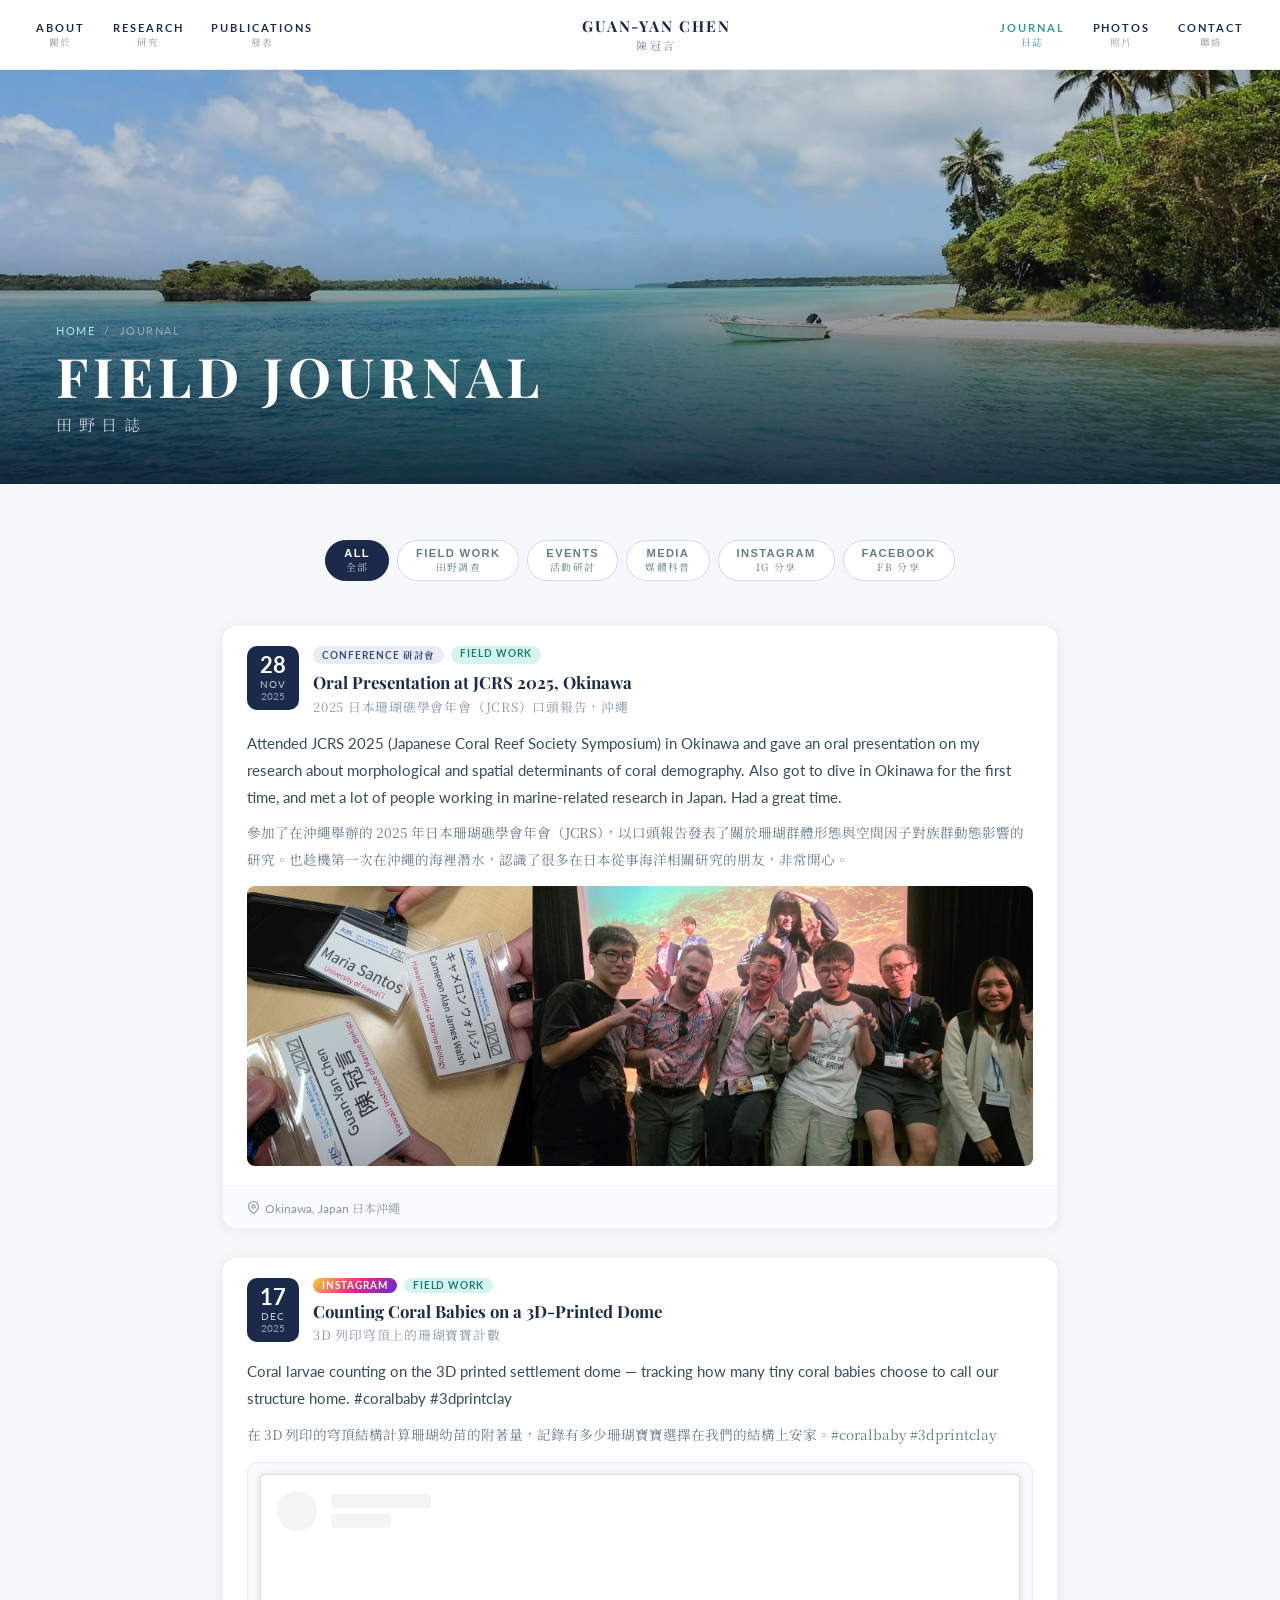
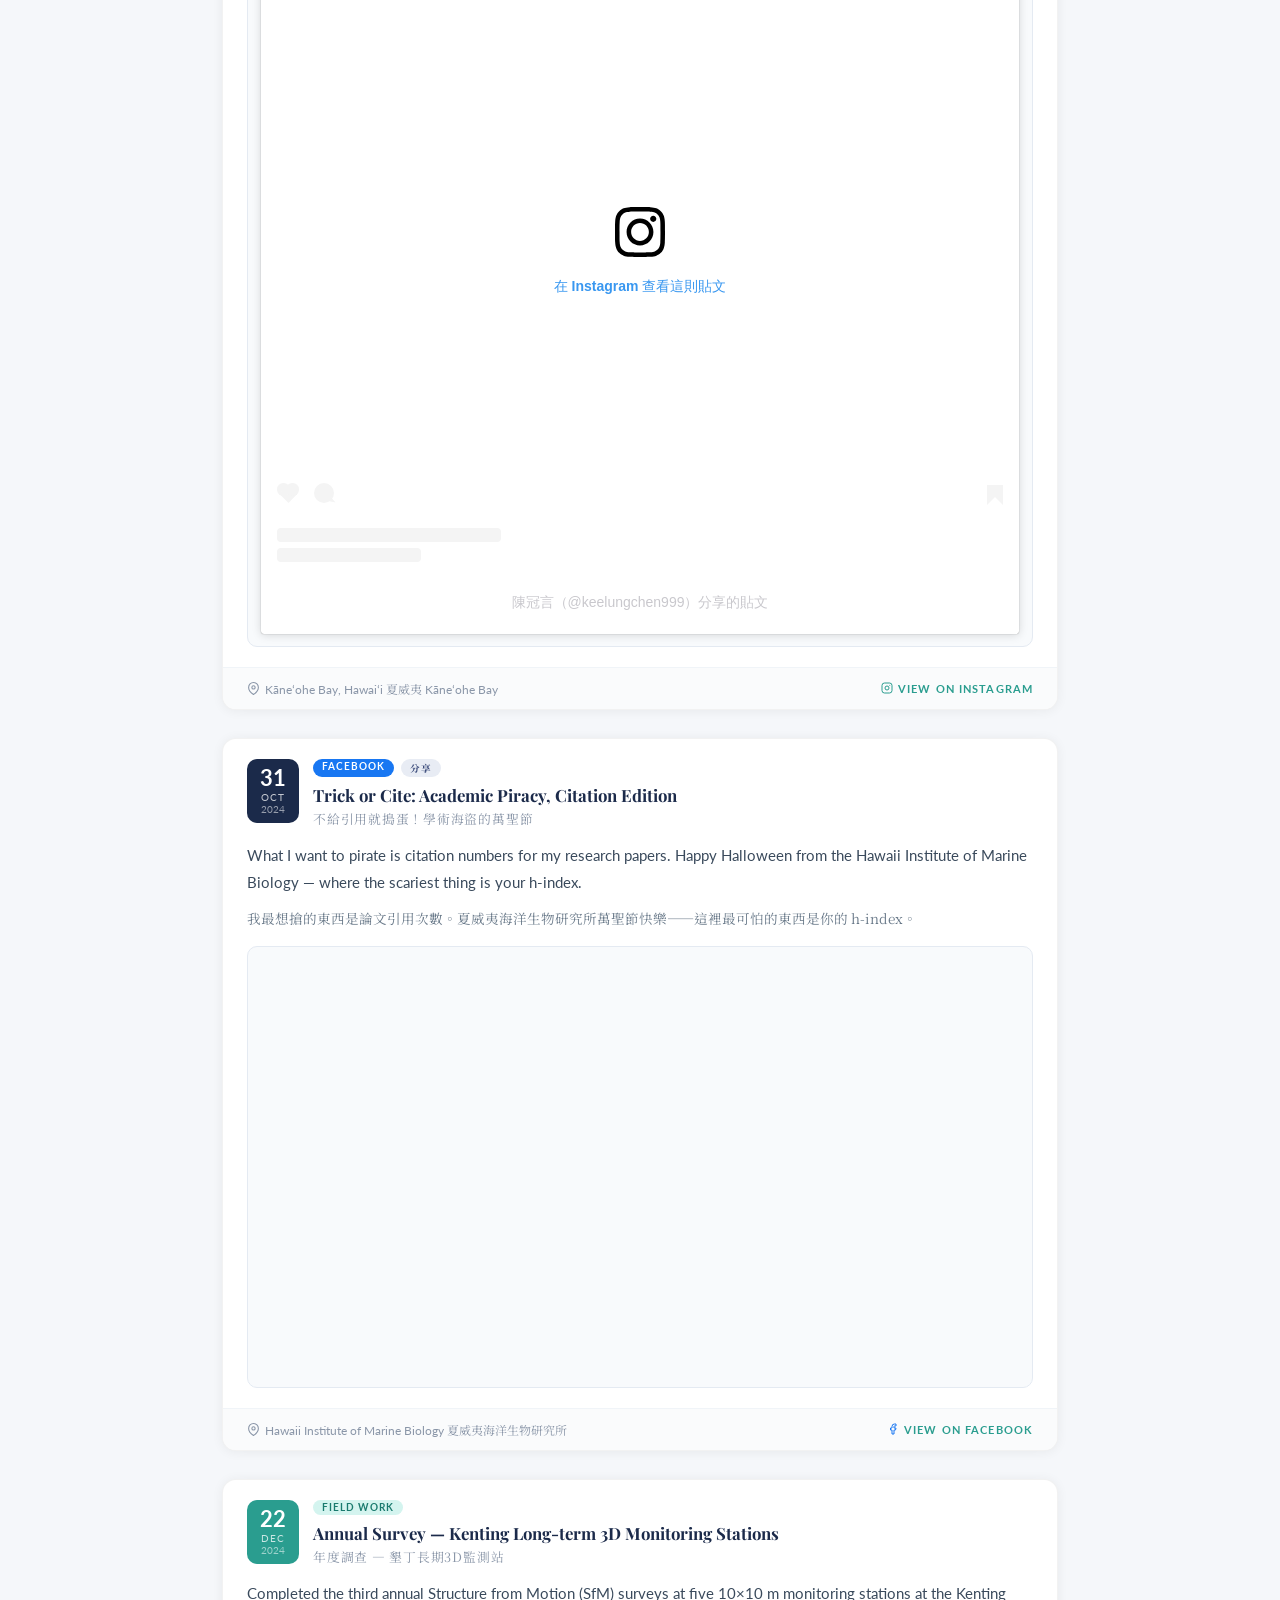
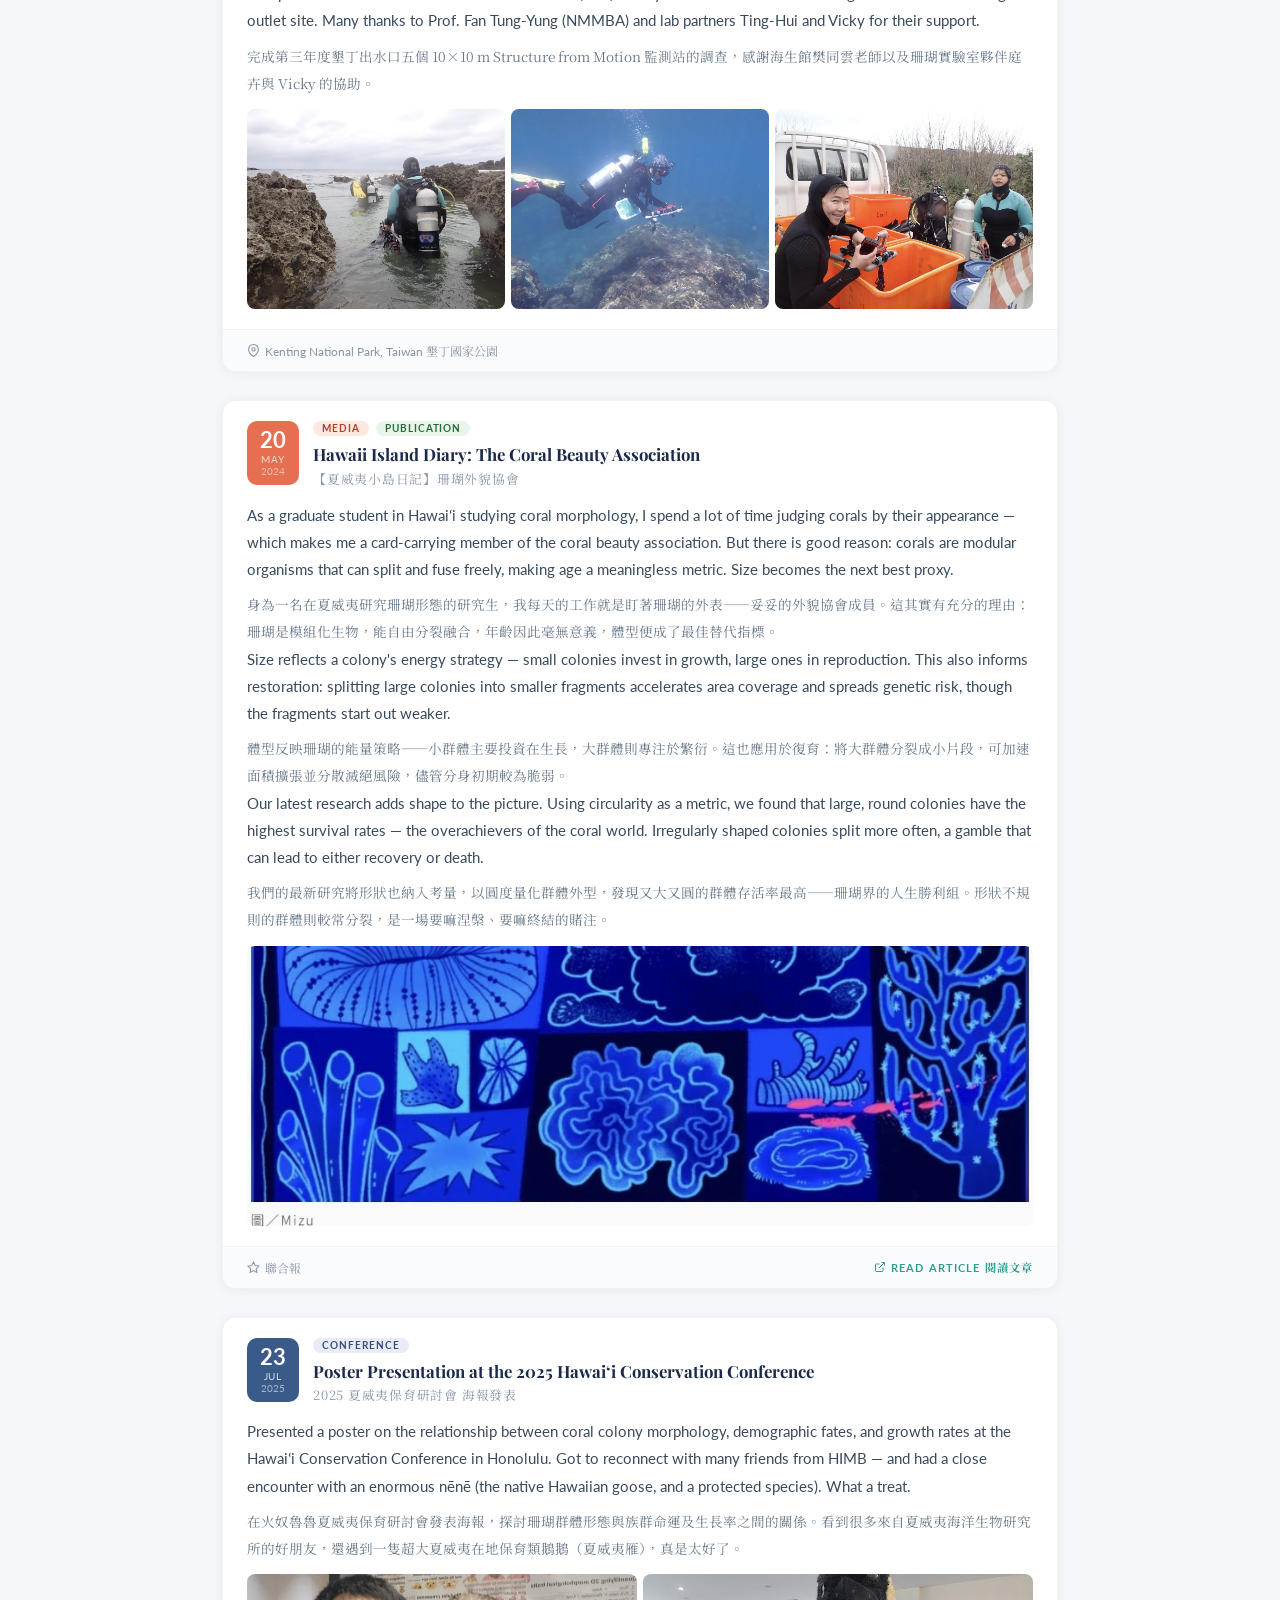
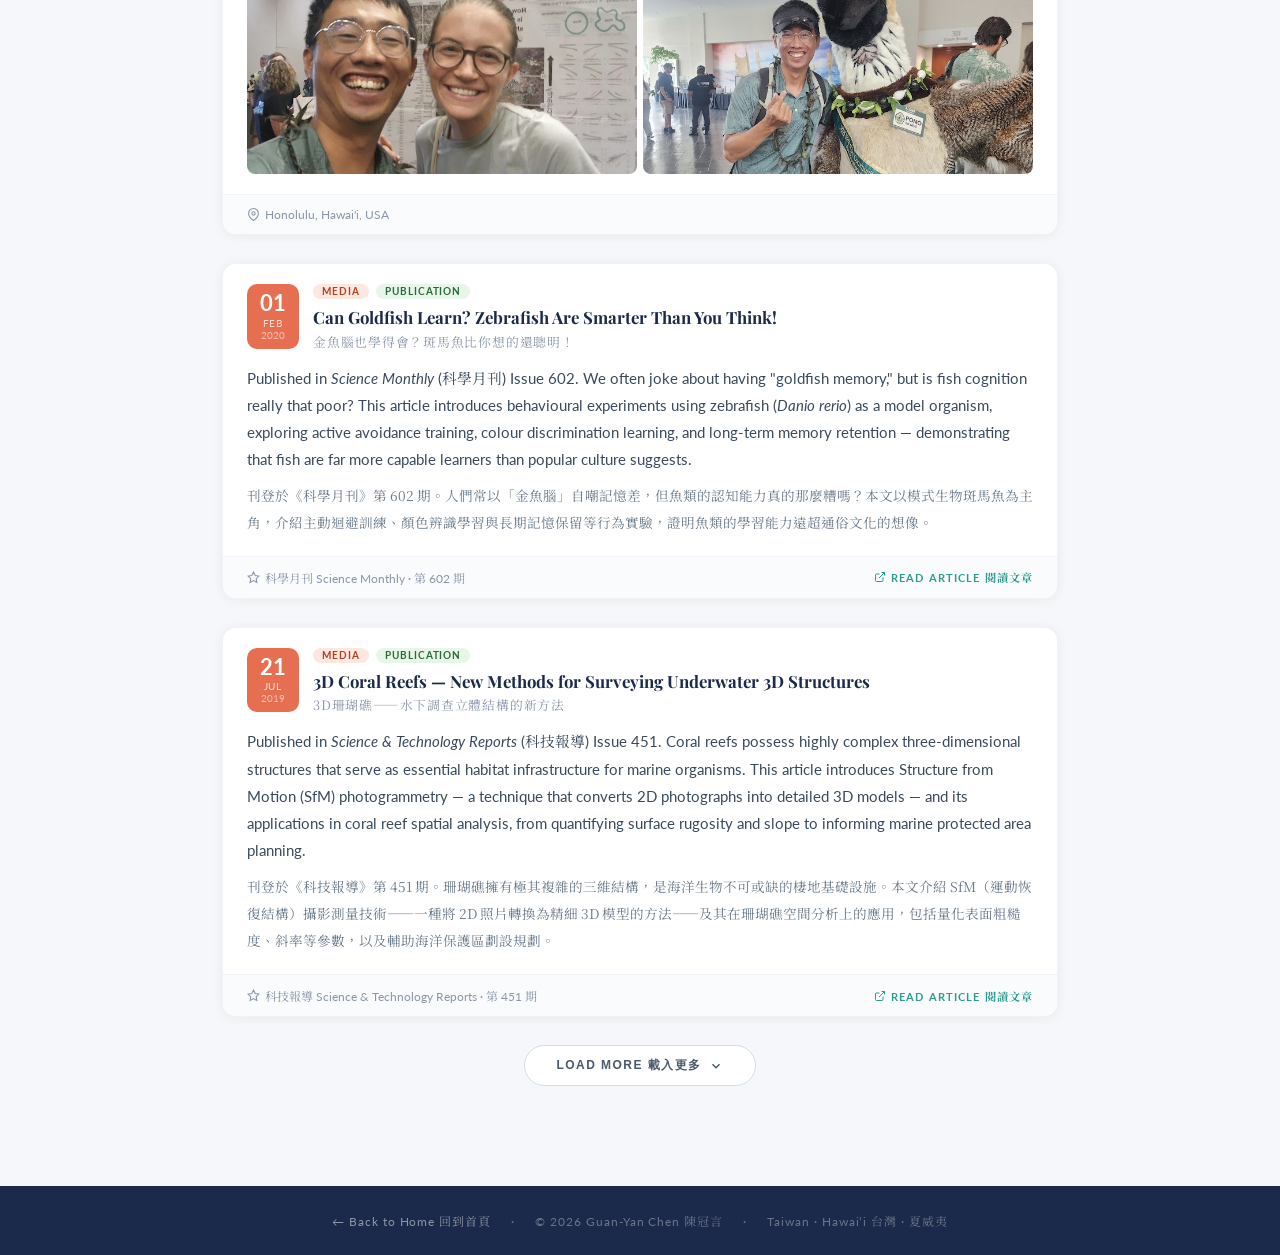
==== commit a7da0122: "update JCRS journal" ====
--- a/journal.html
+++ b/journal.html
@@ -302,6 +302,40 @@
        ══════════════════════════════════════════ -->
   <!-- ➕ 新增 | 在最上方複製一個 <div class="journal-card"> 區塊，新增的日誌放最前面（最新在上） -->
 
+  <!-- ENTRY — 2025 JCRS Okinawa -->
+  <div class="journal-card fade-up" data-type="event">
+    <div class="card-header">
+      <div class="date-block">
+        <div class="day">28</div>
+        <div class="mon">Nov</div>
+        <div class="year">2025</div>
+      </div>
+      <div class="card-meta">
+        <div class="tags">
+          <span class="tag tag-event">Conference 研討會</span>
+          <span class="tag tag-field">Field Work</span>
+        </div>
+        <div class="card-title-en">Oral Presentation at JCRS 2025, Okinawa</div>
+        <div class="card-title-zh">2025 日本珊瑚礁學會年會（JCRS）口頭報告，沖繩</div>
+      </div>
+    </div>
+    <div class="card-body">
+      <p class="card-text">
+        Attended JCRS 2025 (Japanese Coral Reef Society Symposium) in Okinawa and gave an oral presentation on my research about morphological and spatial determinants of coral demography. Also got to dive in Okinawa for the first time, and met a lot of people working in marine-related research in Japan. Had a great time.
+        <span class="zh">參加了在沖繩舉辦的 2025 年日本珊瑚礁學會年會（JCRS），以口頭報告發表了關於珊瑚群體形態與空間因子對族群動態影響的研究。也趁機第一次在沖繩的海裡潛水，認識了很多在日本從事海洋相關研究的朋友，非常開心。</span>
+      </p>
+      <div class="card-photos cols-1">
+        <img src="images/journal-jcrs2025_okinawa.jpg" alt="JCRS 2025 Okinawa" loading="lazy" />
+      </div>
+    </div>
+    <div class="card-footer">
+      <span class="card-location">
+        <svg viewBox="0 0 24 24" fill="none" stroke="currentColor" stroke-width="2"><path d="M21 10c0 7-9 13-9 13s-9-6-9-13a9 9 0 0118 0z"/><circle cx="12" cy="10" r="3"/></svg>
+        Okinawa, Japan 日本沖繩
+      </span>
+    </div>
+  </div>
+
   <!-- ✏️ 文字 🖼️ 圖片 🔗 連結 | 日誌 1（IG 嵌入範例）：修改日期、標題、說明文字、IG 網址 -->
   <!-- ENTRY 1 — Instagram embed 範例 -->
   <div class="journal-card fade-up" data-type="ig">
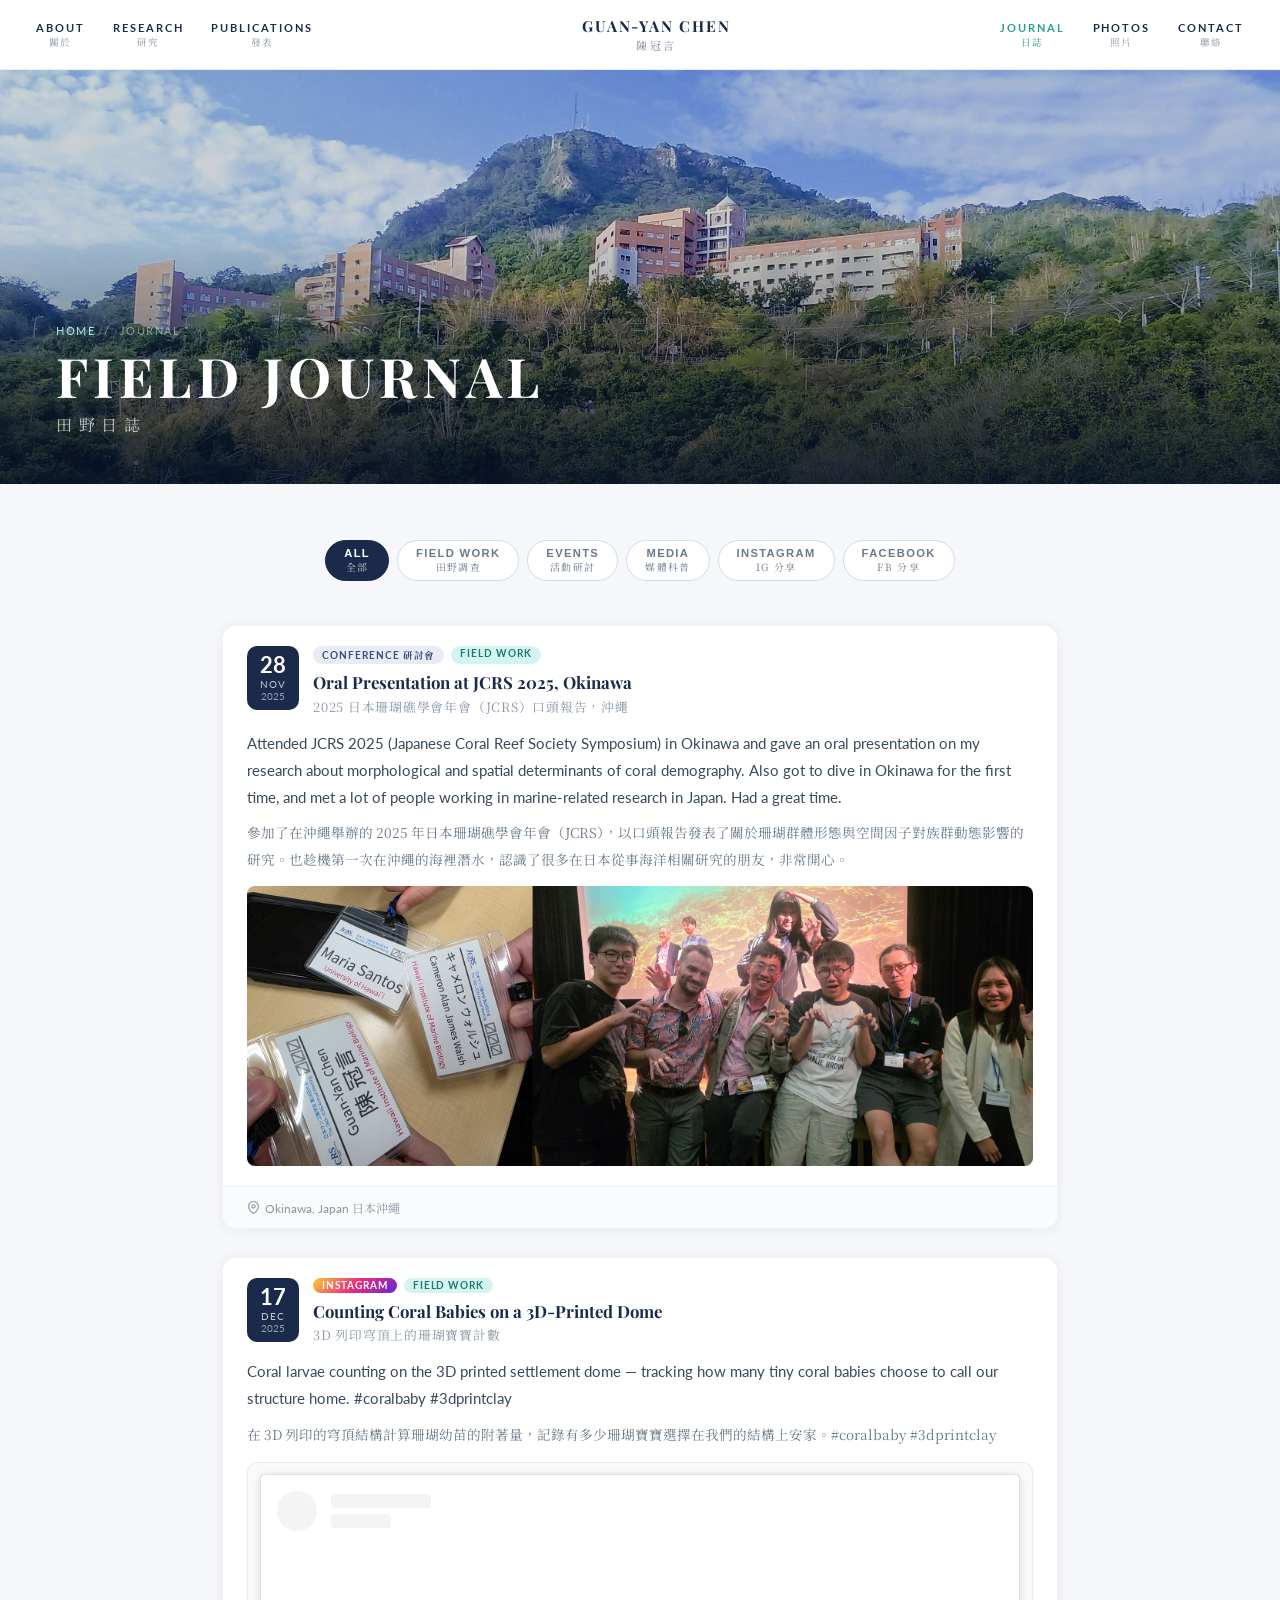
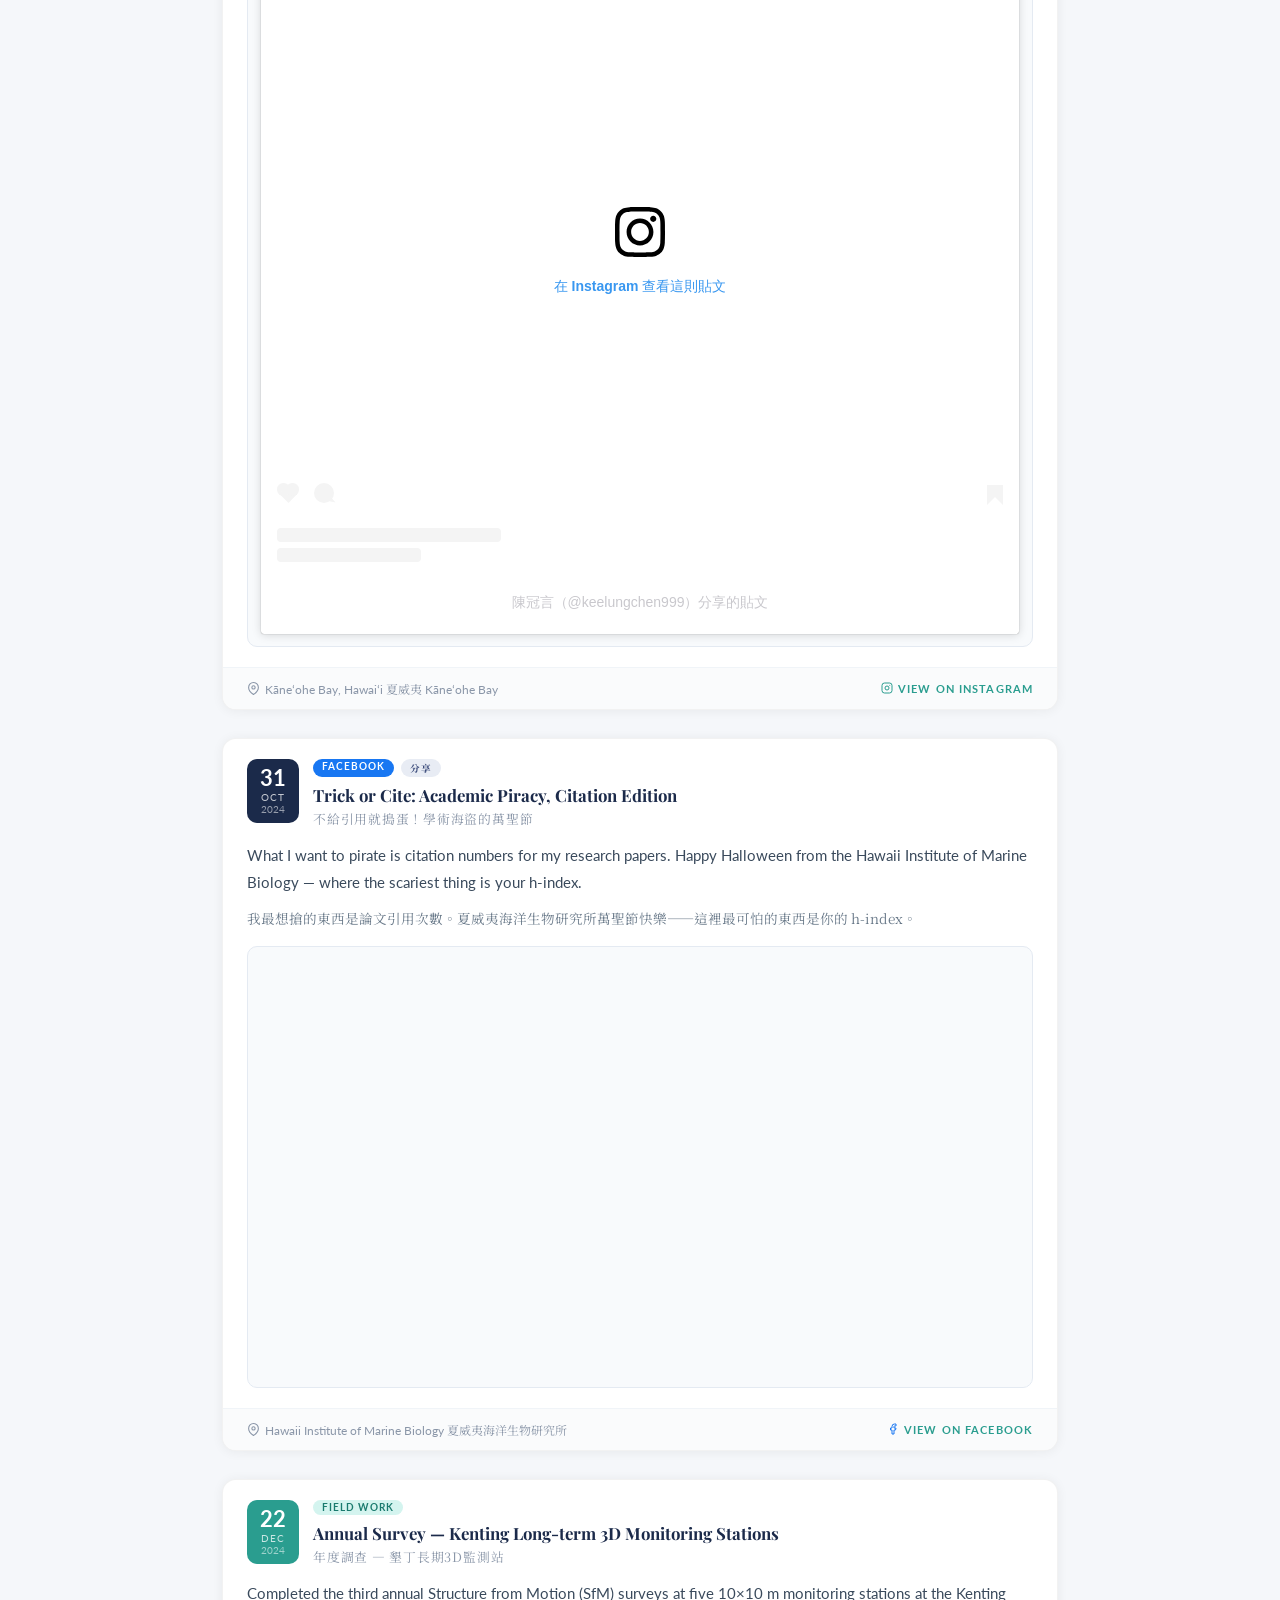
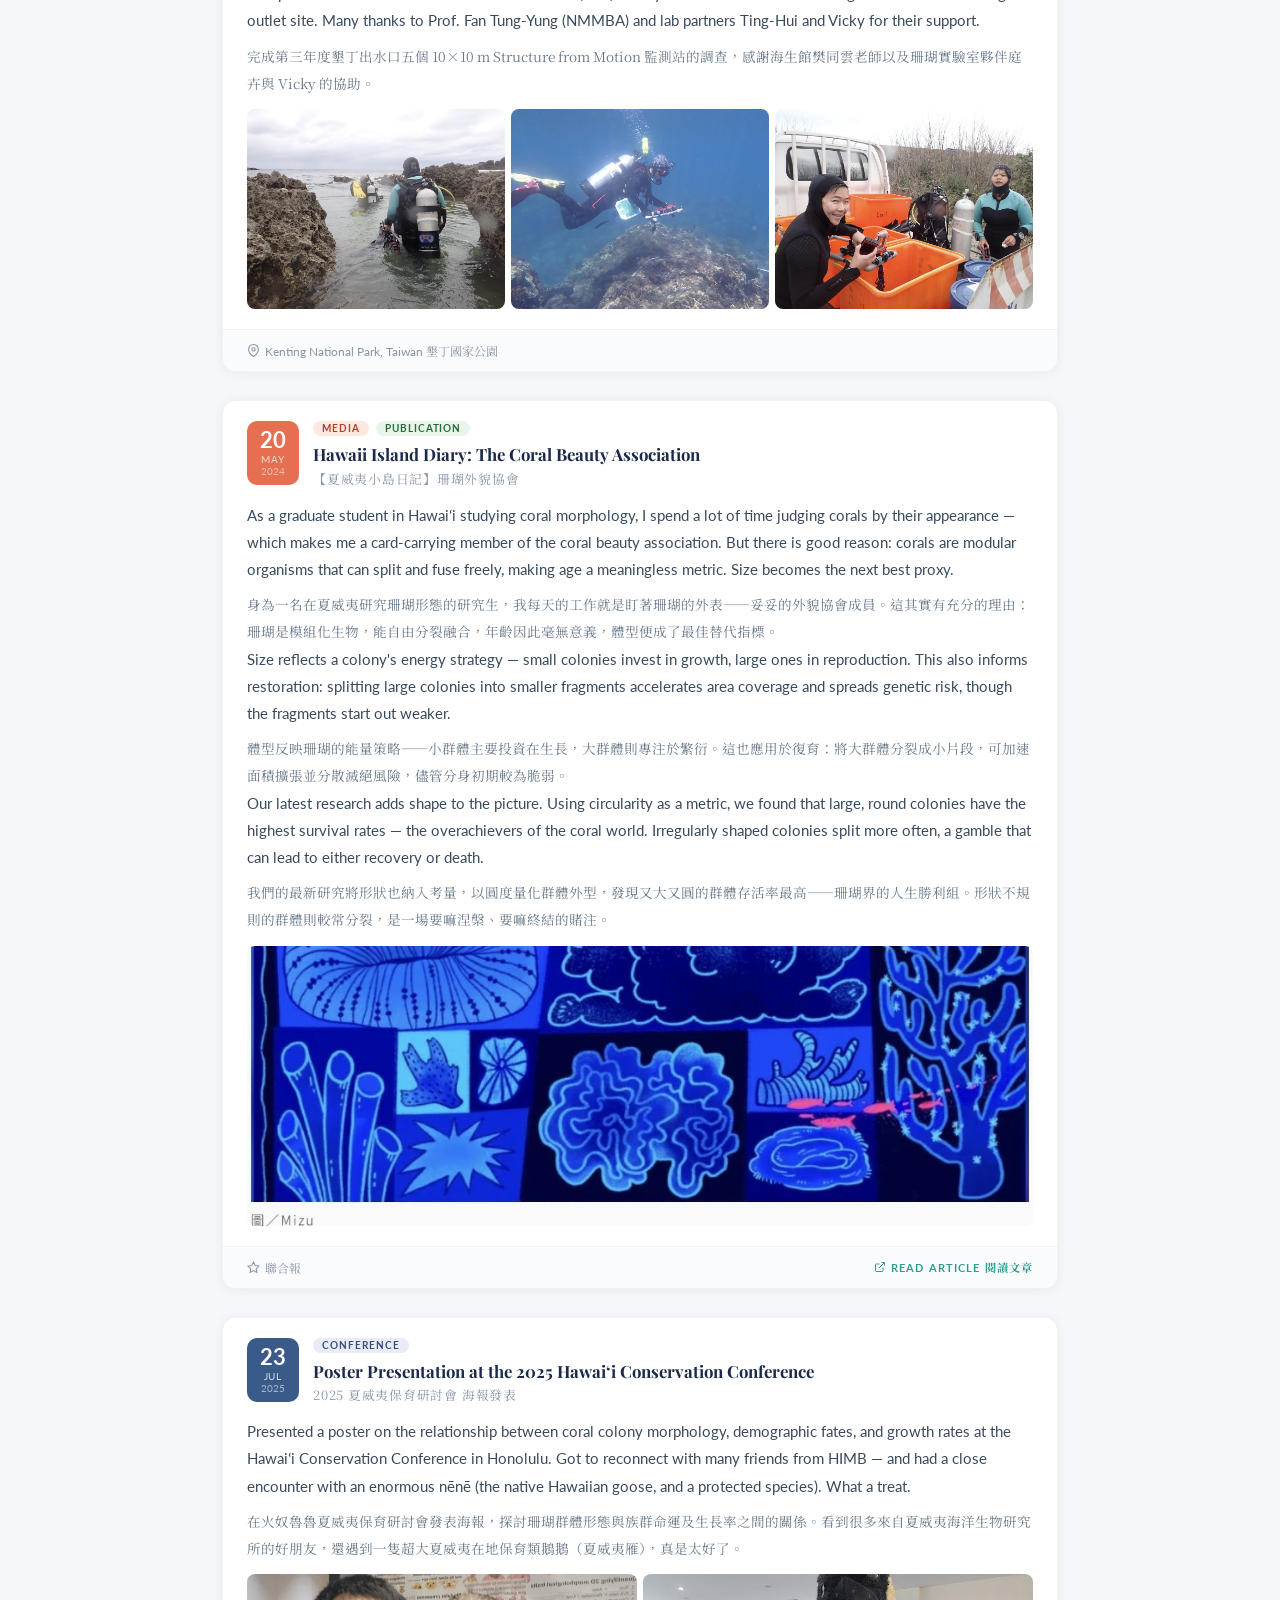
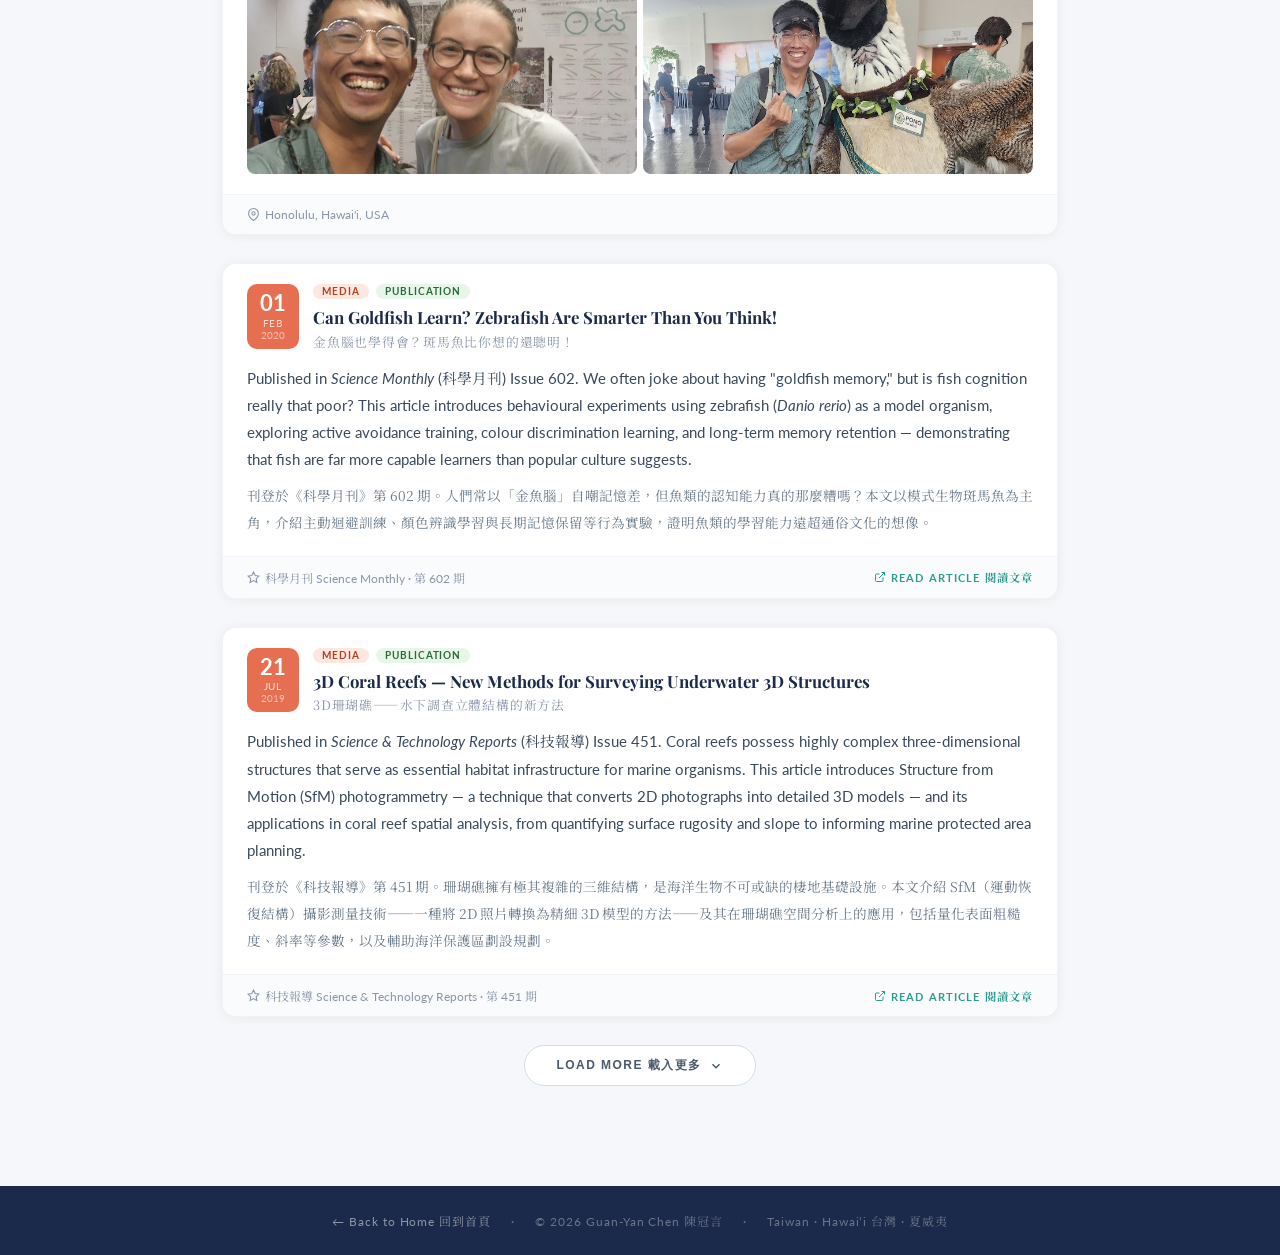
==== commit d22ae052: "add website visibility" ====
--- a/journal.html
+++ b/journal.html
@@ -4,6 +4,19 @@
   <meta charset="UTF-8" />
   <meta name="viewport" content="width=device-width, initial-scale=1.0" />
   <title>Field Journal 田野日誌 — Guan-Yan Chen 陳冠言</title>
+  <meta name="description" content="Field journal of Guan-Yan Chen — notes from reef surveys, conferences, fieldwork, and science outreach across Taiwan and the Pacific." />
+  <meta name="author" content="Guan-Yan Chen" />
+  <link rel="canonical" href="https://keelungchen.github.io/website/journal.html" />
+  <meta property="og:type" content="website" />
+  <meta property="og:site_name" content="Guan-Yan Chen 陳冠言" />
+  <meta property="og:title" content="Field Journal — Guan-Yan Chen 陳冠言" />
+  <meta property="og:description" content="Field journal of Guan-Yan Chen — notes from reef surveys, conferences, fieldwork, and science outreach across Taiwan and the Pacific." />
+  <meta property="og:url" content="https://keelungchen.github.io/website/journal.html" />
+  <meta property="og:image" content="https://keelungchen.github.io/website/images/hero_journal-ocean.jpg" />
+  <meta name="twitter:card" content="summary_large_image" />
+  <meta name="twitter:title" content="Field Journal — Guan-Yan Chen 陳冠言" />
+  <meta name="twitter:description" content="Field journal of Guan-Yan Chen — notes from reef surveys, conferences, fieldwork, and science outreach across Taiwan and the Pacific." />
+  <meta name="twitter:image" content="https://keelungchen.github.io/website/images/hero_journal-ocean.jpg" />
   <link rel="preconnect" href="https://fonts.googleapis.com" />
   <link href="https://fonts.googleapis.com/css2?family=Playfair+Display:ital,wght@0,400;0,700;1,400&family=Lato:wght@300;400;700&family=Noto+Serif+TC:wght@400;700&display=swap" rel="stylesheet" />
 
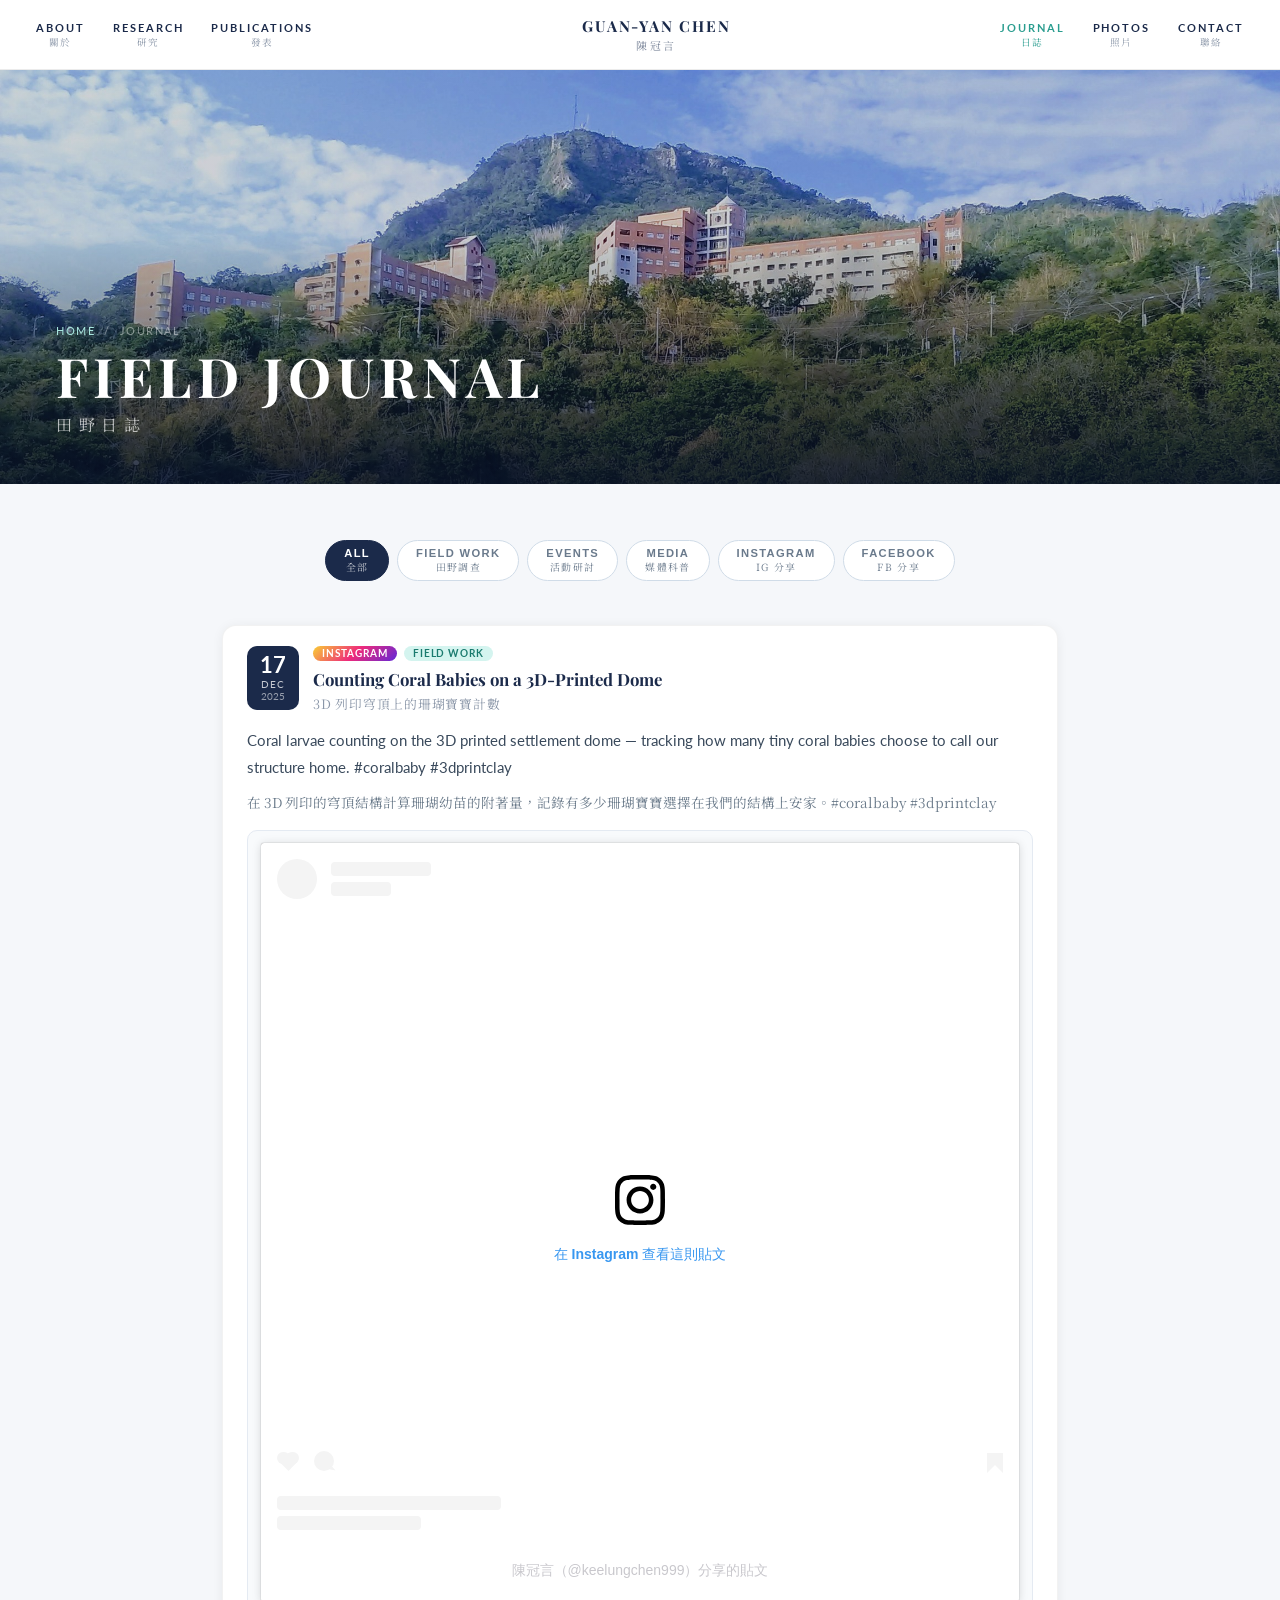
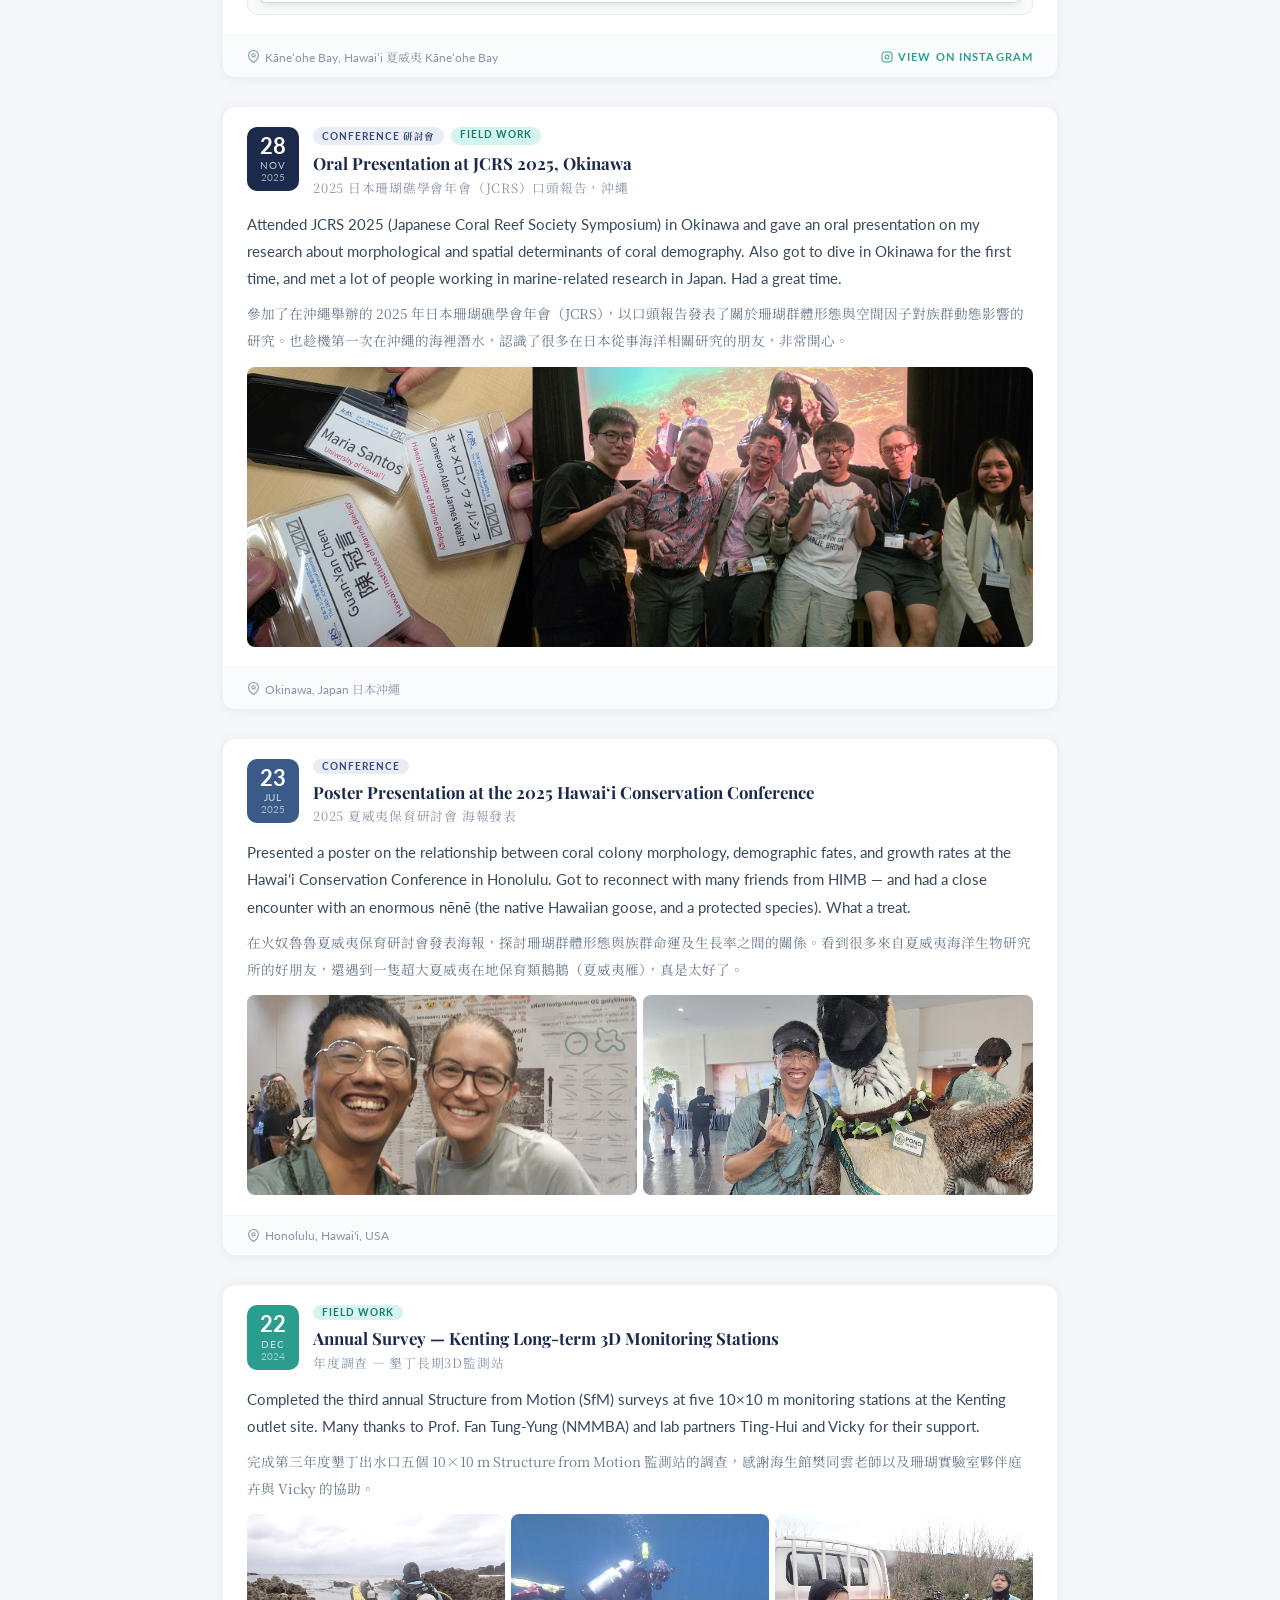
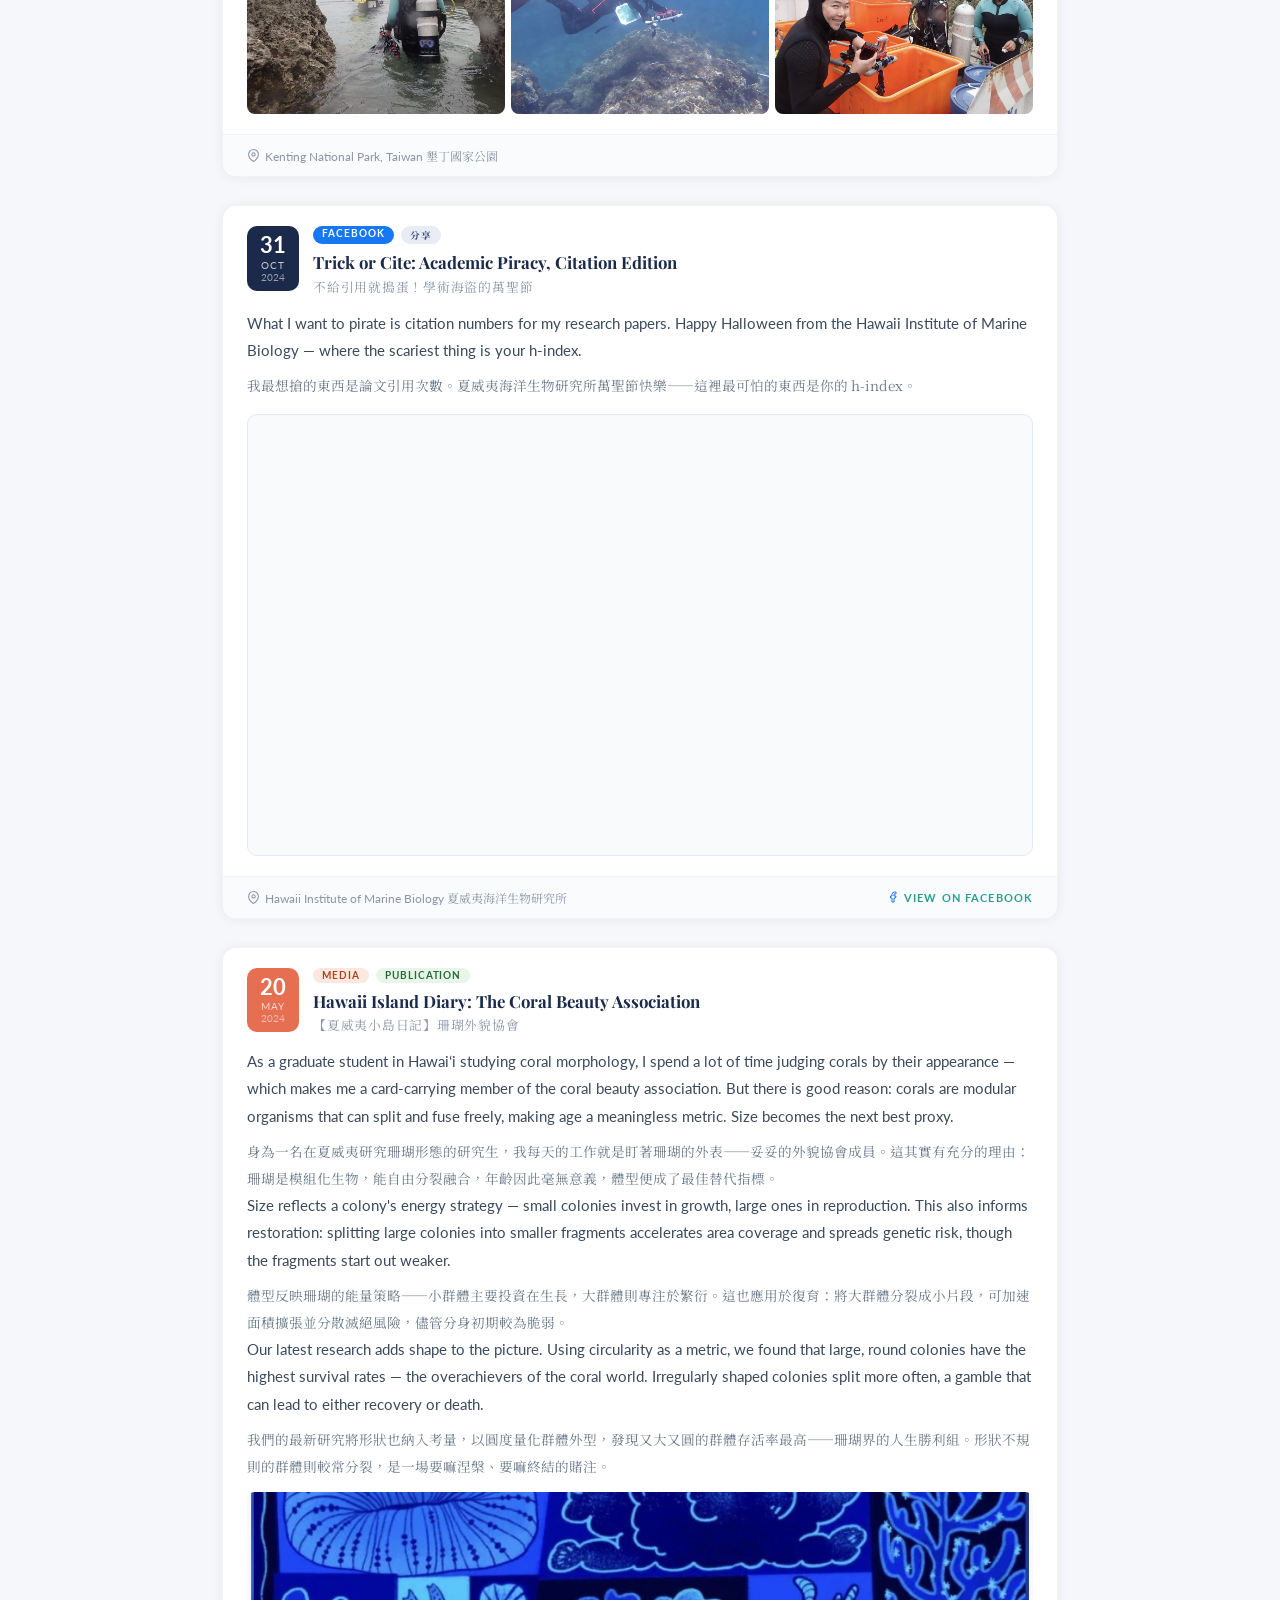
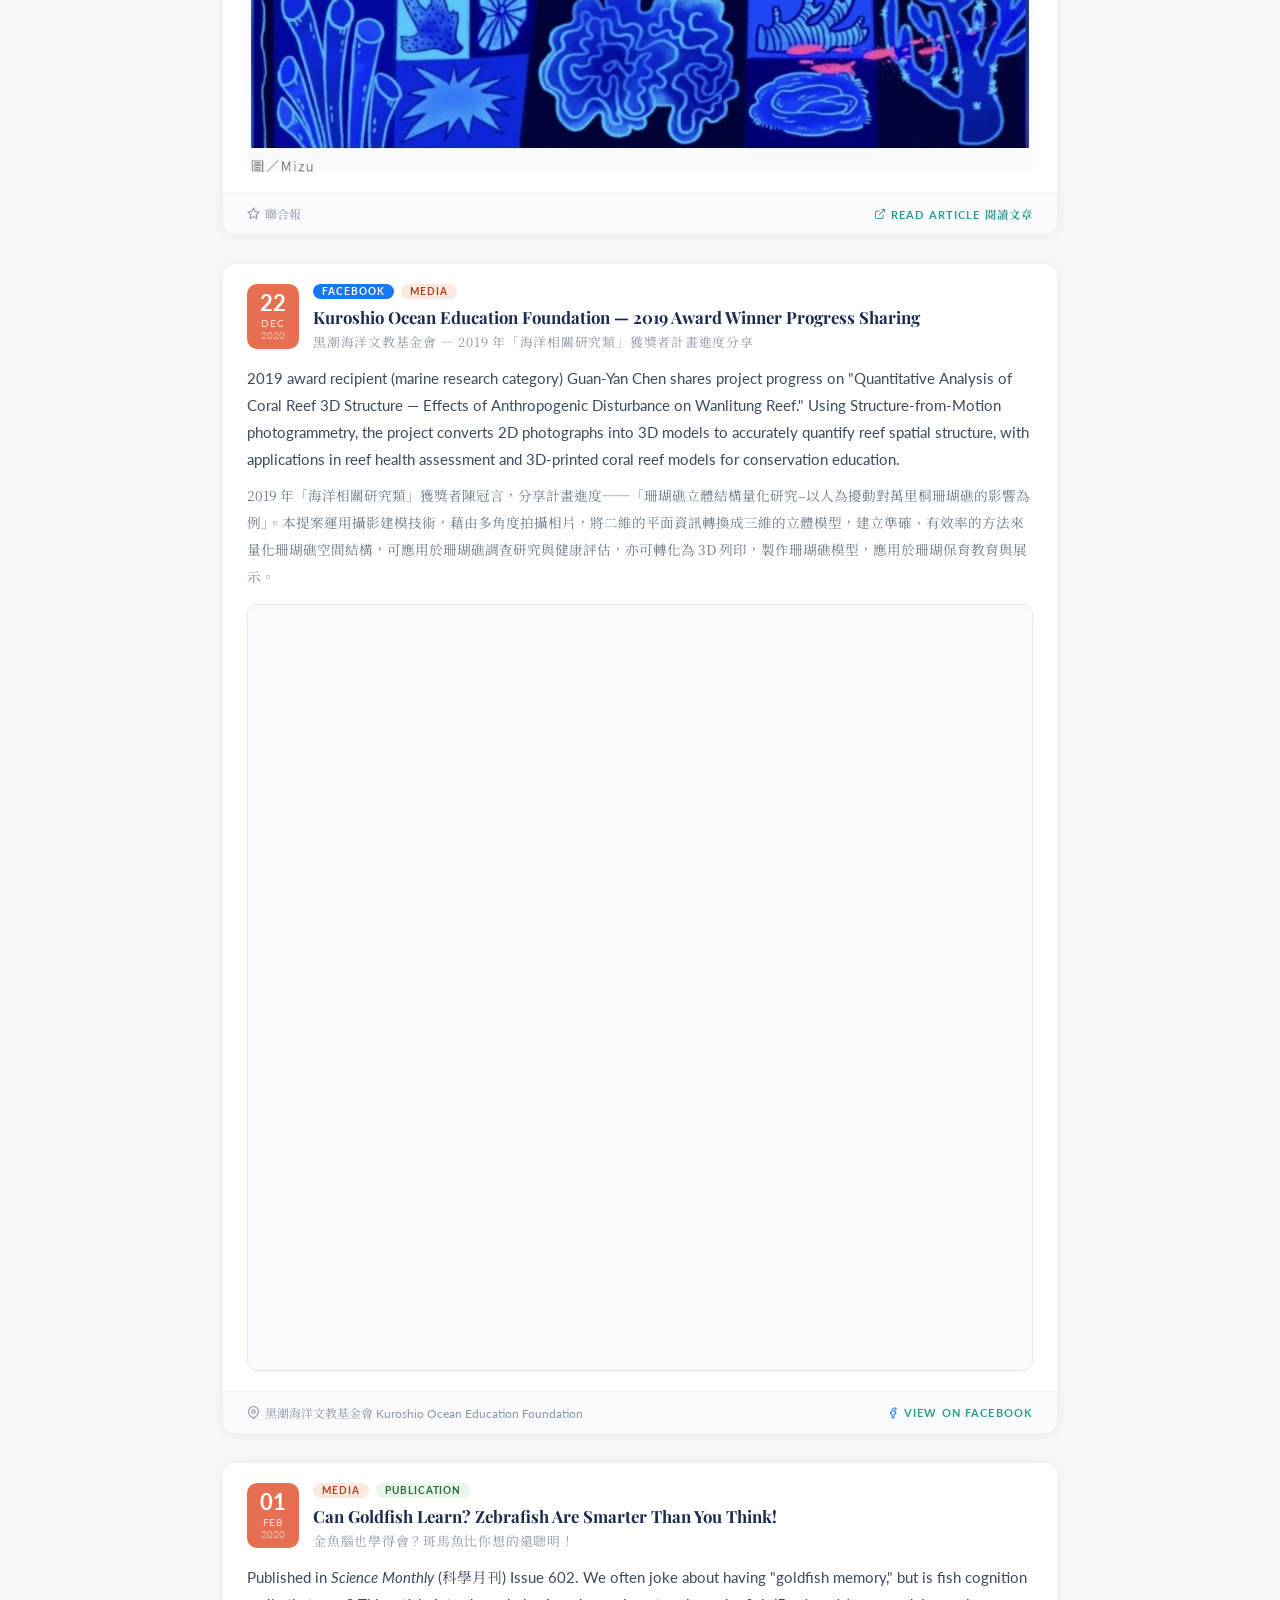
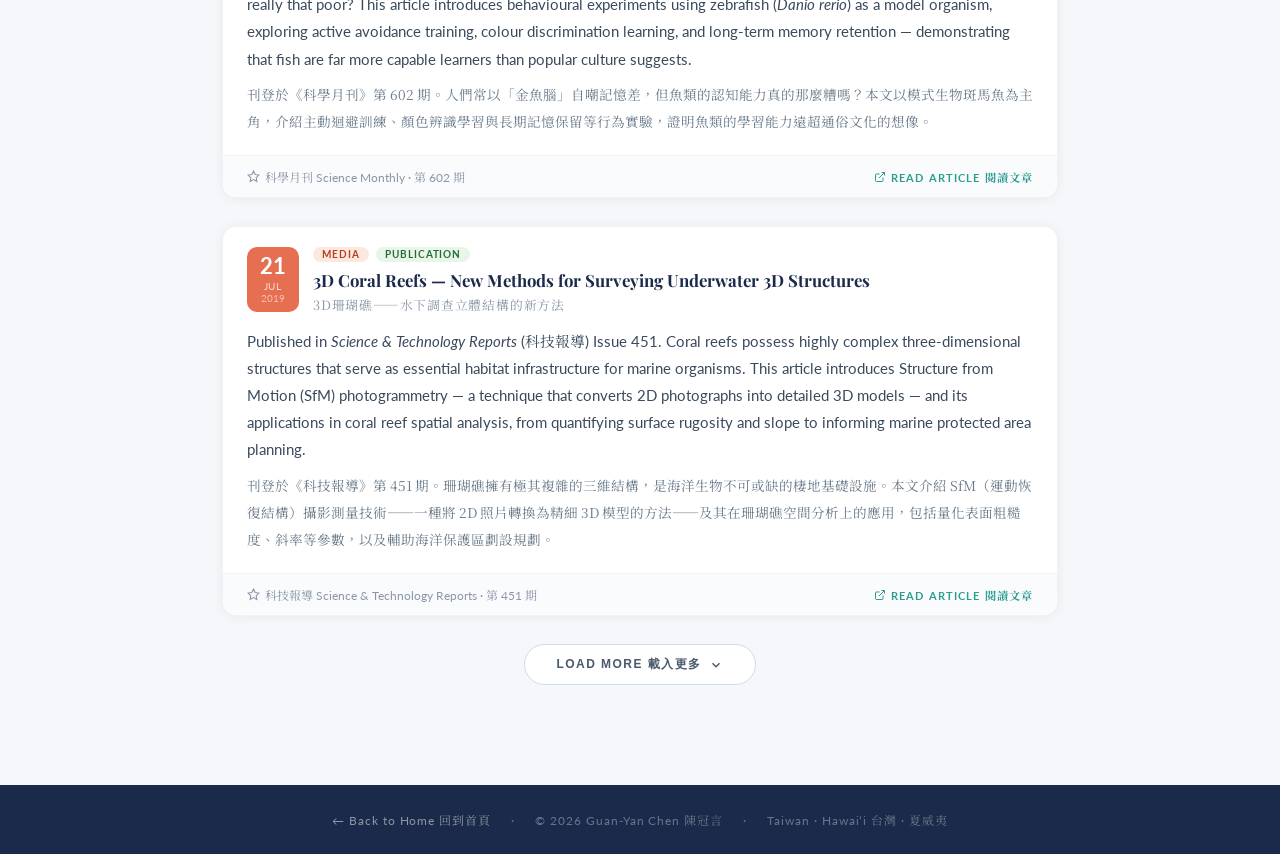
==== commit 98ad22a9: "rearrange journal sequence" ====
--- a/journal.html
+++ b/journal.html
@@ -315,40 +315,6 @@
        ══════════════════════════════════════════ -->
   <!-- ➕ 新增 | 在最上方複製一個 <div class="journal-card"> 區塊，新增的日誌放最前面（最新在上） -->
 
-  <!-- ENTRY — 2025 JCRS Okinawa -->
-  <div class="journal-card fade-up" data-type="event">
-    <div class="card-header">
-      <div class="date-block">
-        <div class="day">28</div>
-        <div class="mon">Nov</div>
-        <div class="year">2025</div>
-      </div>
-      <div class="card-meta">
-        <div class="tags">
-          <span class="tag tag-event">Conference 研討會</span>
-          <span class="tag tag-field">Field Work</span>
-        </div>
-        <div class="card-title-en">Oral Presentation at JCRS 2025, Okinawa</div>
-        <div class="card-title-zh">2025 日本珊瑚礁學會年會（JCRS）口頭報告，沖繩</div>
-      </div>
-    </div>
-    <div class="card-body">
-      <p class="card-text">
-        Attended JCRS 2025 (Japanese Coral Reef Society Symposium) in Okinawa and gave an oral presentation on my research about morphological and spatial determinants of coral demography. Also got to dive in Okinawa for the first time, and met a lot of people working in marine-related research in Japan. Had a great time.
-        <span class="zh">參加了在沖繩舉辦的 2025 年日本珊瑚礁學會年會（JCRS），以口頭報告發表了關於珊瑚群體形態與空間因子對族群動態影響的研究。也趁機第一次在沖繩的海裡潛水，認識了很多在日本從事海洋相關研究的朋友，非常開心。</span>
-      </p>
-      <div class="card-photos cols-1">
-        <img src="images/journal-jcrs2025_okinawa.jpg" alt="JCRS 2025 Okinawa" loading="lazy" />
-      </div>
-    </div>
-    <div class="card-footer">
-      <span class="card-location">
-        <svg viewBox="0 0 24 24" fill="none" stroke="currentColor" stroke-width="2"><path d="M21 10c0 7-9 13-9 13s-9-6-9-13a9 9 0 0118 0z"/><circle cx="12" cy="10" r="3"/></svg>
-        Okinawa, Japan 日本沖繩
-      </span>
-    </div>
-  </div>
-
   <!-- ✏️ 文字 🖼️ 圖片 🔗 連結 | 日誌 1（IG 嵌入範例）：修改日期、標題、說明文字、IG 網址 -->
   <!-- ENTRY 1 — Instagram embed 範例 -->
   <div class="journal-card fade-up" data-type="ig">
@@ -393,6 +359,109 @@
     </div>
   </div>
 
+  <!-- ENTRY — 2025 JCRS Okinawa -->
+  <div class="journal-card fade-up" data-type="event">
+    <div class="card-header">
+      <div class="date-block">
+        <div class="day">28</div>
+        <div class="mon">Nov</div>
+        <div class="year">2025</div>
+      </div>
+      <div class="card-meta">
+        <div class="tags">
+          <span class="tag tag-event">Conference 研討會</span>
+          <span class="tag tag-field">Field Work</span>
+        </div>
+        <div class="card-title-en">Oral Presentation at JCRS 2025, Okinawa</div>
+        <div class="card-title-zh">2025 日本珊瑚礁學會年會（JCRS）口頭報告，沖繩</div>
+      </div>
+    </div>
+    <div class="card-body">
+      <p class="card-text">
+        Attended JCRS 2025 (Japanese Coral Reef Society Symposium) in Okinawa and gave an oral presentation on my research about morphological and spatial determinants of coral demography. Also got to dive in Okinawa for the first time, and met a lot of people working in marine-related research in Japan. Had a great time.
+        <span class="zh">參加了在沖繩舉辦的 2025 年日本珊瑚礁學會年會（JCRS），以口頭報告發表了關於珊瑚群體形態與空間因子對族群動態影響的研究。也趁機第一次在沖繩的海裡潛水，認識了很多在日本從事海洋相關研究的朋友，非常開心。</span>
+      </p>
+      <div class="card-photos cols-1">
+        <img src="images/journal-jcrs2025_okinawa.jpg" alt="JCRS 2025 Okinawa" loading="lazy" />
+      </div>
+    </div>
+    <div class="card-footer">
+      <span class="card-location">
+        <svg viewBox="0 0 24 24" fill="none" stroke="currentColor" stroke-width="2"><path d="M21 10c0 7-9 13-9 13s-9-6-9-13a9 9 0 0118 0z"/><circle cx="12" cy="10" r="3"/></svg>
+        Okinawa, Japan 日本沖繩
+      </span>
+    </div>
+  </div>
+
+  <!-- ENTRY 5 — 研討會 -->
+  <div class="journal-card fade-up" data-type="event">
+    <div class="card-header">
+      <div class="date-block" style="background:#3a5a8a;">
+        <div class="day">23</div>
+        <div class="mon">Jul</div>
+        <div class="year">2025</div>
+      </div>
+      <div class="card-meta">
+        <div class="tags">
+          <span class="tag tag-event">Conference</span>
+        </div>
+        <div class="card-title-en">Poster Presentation at the 2025 Hawaiʻi Conservation Conference</div>
+        <div class="card-title-zh">2025 夏威夷保育研討會 海報發表</div>
+      </div>
+    </div>
+    <div class="card-body">
+      <p class="card-text">
+        Presented a poster on the relationship between coral colony morphology, demographic fates, and growth rates at the Hawaiʻi Conservation Conference in Honolulu. Got to reconnect with many friends from HIMB — and had a close encounter with an enormous nēnē (the native Hawaiian goose, and a protected species). What a treat.
+        <span class="zh">在火奴魯魯夏威夷保育研討會發表海報，探討珊瑚群體形態與族群命運及生長率之間的關係。看到很多來自夏威夷海洋生物研究所的好朋友，還遇到一隻超大夏威夷在地保育類鵝鵝（夏威夷雁），真是太好了。</span>
+      </p>
+      <div class="card-photos cols-2">
+        <img src="images/journal_entry3_conference.jpg" alt="Conference" loading="lazy" />
+        <img src="images/journal_entry3_hawaii.jpg" alt="Hawaii" loading="lazy" />
+      </div>
+    </div>
+    <div class="card-footer">
+      <span class="card-location">
+        <svg viewBox="0 0 24 24" fill="none" stroke="currentColor" stroke-width="2"><path d="M21 10c0 7-9 13-9 13s-9-6-9-13a9 9 0 0118 0z"/><circle cx="12" cy="10" r="3"/></svg>
+        Honolulu, Hawai'i, USA
+      </span>
+    </div>
+  </div>
+
+  <!-- ENTRY 3 — 田野日誌（純文字 + 照片）-->
+  <div class="journal-card fade-up" data-type="field">
+    <div class="card-header">
+      <div class="date-block" style="background:#2a9d8f;">
+        <div class="day">22</div>
+        <div class="mon">Dec</div>
+        <div class="year">2024</div>
+      </div>
+      <div class="card-meta">
+        <div class="tags">
+          <span class="tag tag-field">Field Work</span>
+        </div>
+        <div class="card-title-en">Annual Survey — Kenting Long-term 3D Monitoring Stations</div>
+        <div class="card-title-zh">年度調查 — 墾丁長期3D監測站</div>
+      </div>
+    </div>
+    <div class="card-body">
+      <p class="card-text">
+        Completed the third annual Structure from Motion (SfM) surveys at five 10×10 m monitoring stations at the Kenting outlet site. Many thanks to Prof. Fan Tung-Yung (NMMBA) and lab partners Ting-Hui and Vicky for their support.
+        <span class="zh">完成第三年度墾丁出水口五個 10×10 m Structure from Motion 監測站的調查，感謝海生館樊同雲老師以及珊瑚實驗室夥伴庭卉與 Vicky 的協助。</span>
+      </p>
+      <div class="card-photos cols-3">
+        <img src="images/journal_entry1_survey.jpg" alt="Survey" loading="lazy" />
+        <img src="images/journal_entry1_coral.jpg" alt="Coral" loading="lazy" />
+        <img src="images/journal_entry1_reef.jpg" alt="Reef" loading="lazy" />
+      </div>
+    </div>
+    <div class="card-footer">
+      <span class="card-location">
+        <svg viewBox="0 0 24 24" fill="none" stroke="currentColor" stroke-width="2"><path d="M21 10c0 7-9 13-9 13s-9-6-9-13a9 9 0 0118 0z"/><circle cx="12" cy="10" r="3"/></svg>
+        Kenting National Park, Taiwan 墾丁國家公園
+      </span>
+    </div>
+  </div>
+
   <!-- ✏️ 文字 🔗 連結 | 日誌 2（FB 嵌入範例）：修改日期、標題、說明文字、FB 貼文網址 -->
   <!-- ENTRY 2 — Facebook embed 範例 -->
   <div class="journal-card fade-up" data-type="fb">
@@ -436,41 +505,6 @@
     </div>
   </div>
 
-  <!-- ENTRY 3 — 田野日誌（純文字 + 照片）-->
-  <div class="journal-card fade-up" data-type="field">
-    <div class="card-header">
-      <div class="date-block" style="background:#2a9d8f;">
-        <div class="day">22</div>
-        <div class="mon">Dec</div>
-        <div class="year">2024</div>
-      </div>
-      <div class="card-meta">
-        <div class="tags">
-          <span class="tag tag-field">Field Work</span>
-        </div>
-        <div class="card-title-en">Annual Survey — Kenting Long-term 3D Monitoring Stations</div>
-        <div class="card-title-zh">年度調查 — 墾丁長期3D監測站</div>
-      </div>
-    </div>
-    <div class="card-body">
-      <p class="card-text">
-        Completed the third annual Structure from Motion (SfM) surveys at five 10×10 m monitoring stations at the Kenting outlet site. Many thanks to Prof. Fan Tung-Yung (NMMBA) and lab partners Ting-Hui and Vicky for their support.
-        <span class="zh">完成第三年度墾丁出水口五個 10×10 m Structure from Motion 監測站的調查，感謝海生館樊同雲老師以及珊瑚實驗室夥伴庭卉與 Vicky 的協助。</span>
-      </p>
-      <div class="card-photos cols-3">
-        <img src="images/journal_entry1_survey.jpg" alt="Survey" loading="lazy" />
-        <img src="images/journal_entry1_coral.jpg" alt="Coral" loading="lazy" />
-        <img src="images/journal_entry1_reef.jpg" alt="Reef" loading="lazy" />
-      </div>
-    </div>
-    <div class="card-footer">
-      <span class="card-location">
-        <svg viewBox="0 0 24 24" fill="none" stroke="currentColor" stroke-width="2"><path d="M21 10c0 7-9 13-9 13s-9-6-9-13a9 9 0 0118 0z"/><circle cx="12" cy="10" r="3"/></svg>
-        Kenting National Park, Taiwan 墾丁國家公園
-      </span>
-    </div>
-  </div>
-
   <!-- ENTRY 4 — 媒體科普 -->
   <div class="journal-card fade-up" data-type="media">
     <div class="card-header">
@@ -517,37 +551,41 @@
     </div>
   </div>
 
-  <!-- ENTRY 5 — 研討會 -->
-  <div class="journal-card fade-up" data-type="event">
-    <div class="card-header">
-      <div class="date-block" style="background:#3a5a8a;">
-        <div class="day">23</div>
-        <div class="mon">Jul</div>
-        <div class="year">2025</div>
-      </div>
-      <div class="card-meta">
-        <div class="tags">
-          <span class="tag tag-event">Conference</span>
-        </div>
-        <div class="card-title-en">Poster Presentation at the 2025 Hawaiʻi Conservation Conference</div>
-        <div class="card-title-zh">2025 夏威夷保育研討會 海報發表</div>
-      </div>
-    </div>
-    <div class="card-body">
-      <p class="card-text">
-        Presented a poster on the relationship between coral colony morphology, demographic fates, and growth rates at the Hawaiʻi Conservation Conference in Honolulu. Got to reconnect with many friends from HIMB — and had a close encounter with an enormous nēnē (the native Hawaiian goose, and a protected species). What a treat.
-        <span class="zh">在火奴魯魯夏威夷保育研討會發表海報，探討珊瑚群體形態與族群命運及生長率之間的關係。看到很多來自夏威夷海洋生物研究所的好朋友，還遇到一隻超大夏威夷在地保育類鵝鵝（夏威夷雁），真是太好了。</span>
-      </p>
-      <div class="card-photos cols-2">
-        <img src="images/journal_entry3_conference.jpg" alt="Conference" loading="lazy" />
-        <img src="images/journal_entry3_hawaii.jpg" alt="Hawaii" loading="lazy" />
+  <!-- ENTRY — 黑潮海洋文教基金會 FB 貼文：2019年獲獎者分享 -->
+  <div class="journal-card fade-up" data-type="fb">
+    <div class="card-header">
+      <div class="date-block" style="background:#e76f51;">
+        <div class="day">22</div>
+        <div class="mon">Dec</div>
+        <div class="year">2020</div>
+      </div>
+      <div class="card-meta">
+        <div class="tags">
+          <span class="tag tag-fb">Facebook</span>
+          <span class="tag tag-media">Media</span>
+        </div>
+        <div class="card-title-en">Kuroshio Ocean Education Foundation — 2019 Award Winner Progress Sharing</div>
+        <div class="card-title-zh">黑潮海洋文教基金會 — 2019 年「海洋相關研究類」獲獎者計畫進度分享</div>
+      </div>
+    </div>
+    <div class="card-body">
+      <p class="card-text">
+        2019 award recipient (marine research category) Guan-Yan Chen shares project progress on "Quantitative Analysis of Coral Reef 3D Structure — Effects of Anthropogenic Disturbance on Wanlitung Reef." Using Structure-from-Motion photogrammetry, the project converts 2D photographs into 3D models to accurately quantify reef spatial structure, with applications in reef health assessment and 3D-printed coral reef models for conservation education.
+        <span class="zh">2019 年「海洋相關研究類」獲獎者陳冠言，分享計畫進度──「珊瑚礁立體結構量化研究–以人為擾動對萬里桐珊瑚礁的影響為例」。本提案運用攝影建模技術，藉由多角度拍攝相片，將二維的平面資訊轉換成三維的立體模型，建立準確、有效率的方法來量化珊瑚礁空間結構，可應用於珊瑚礁調查研究與健康評估，亦可轉化為 3D 列印，製作珊瑚礁模型，應用於珊瑚保育教育與展示。</span>
+      </p>
+      <div class="social-embed">
+        <iframe src="https://www.facebook.com/plugins/post.php?href=https%3A%2F%2Fwww.facebook.com%2Fphoto.php%3Ffbid%3D3824847200872887%26set%3Da.636167375221401%26type%3D3&show_text=true&width=500" width="500" height="741" style="border:none;overflow:hidden" scrolling="no" frameborder="0" allowfullscreen="true" allow="autoplay; clipboard-write; encrypted-media; picture-in-picture; web-share"></iframe>
       </div>
     </div>
     <div class="card-footer">
       <span class="card-location">
         <svg viewBox="0 0 24 24" fill="none" stroke="currentColor" stroke-width="2"><path d="M21 10c0 7-9 13-9 13s-9-6-9-13a9 9 0 0118 0z"/><circle cx="12" cy="10" r="3"/></svg>
-        Honolulu, Hawai'i, USA
-      </span>
+        黑潮海洋文教基金會 Kuroshio Ocean Education Foundation
+      </span>
+      <a href="https://www.facebook.com/photo.php?fbid=3824847200872887&set=a.636167375221401&type=3" target="_blank" rel="noopener" class="card-ext-link">
+        <svg viewBox="0 0 24 24" fill="none" stroke="#1877F2" stroke-width="2"><path d="M18 2h-3a5 5 0 00-5 5v3H7v4h3v8h4v-8h3l1-4h-4V7a1 1 0 011-1h3z"/></svg>
+        View on Facebook
+      </a>
     </div>
   </div>
 
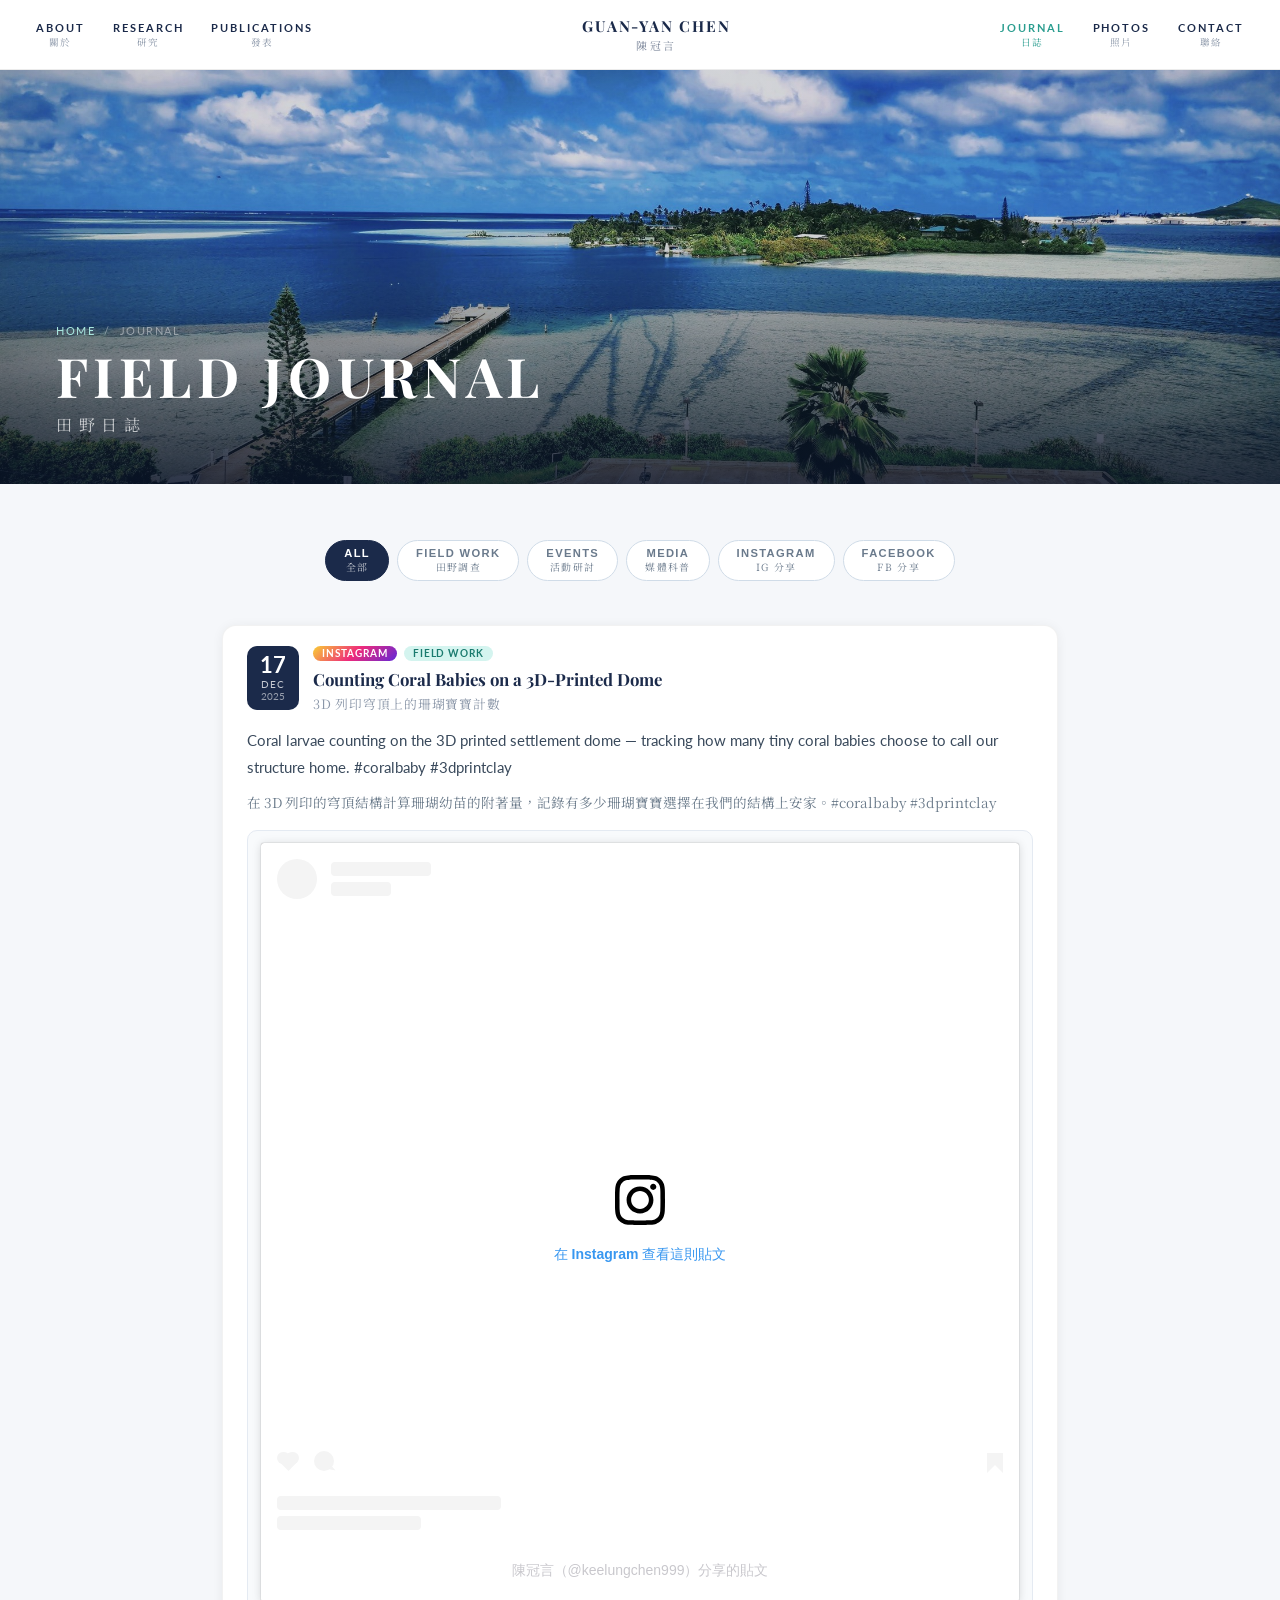
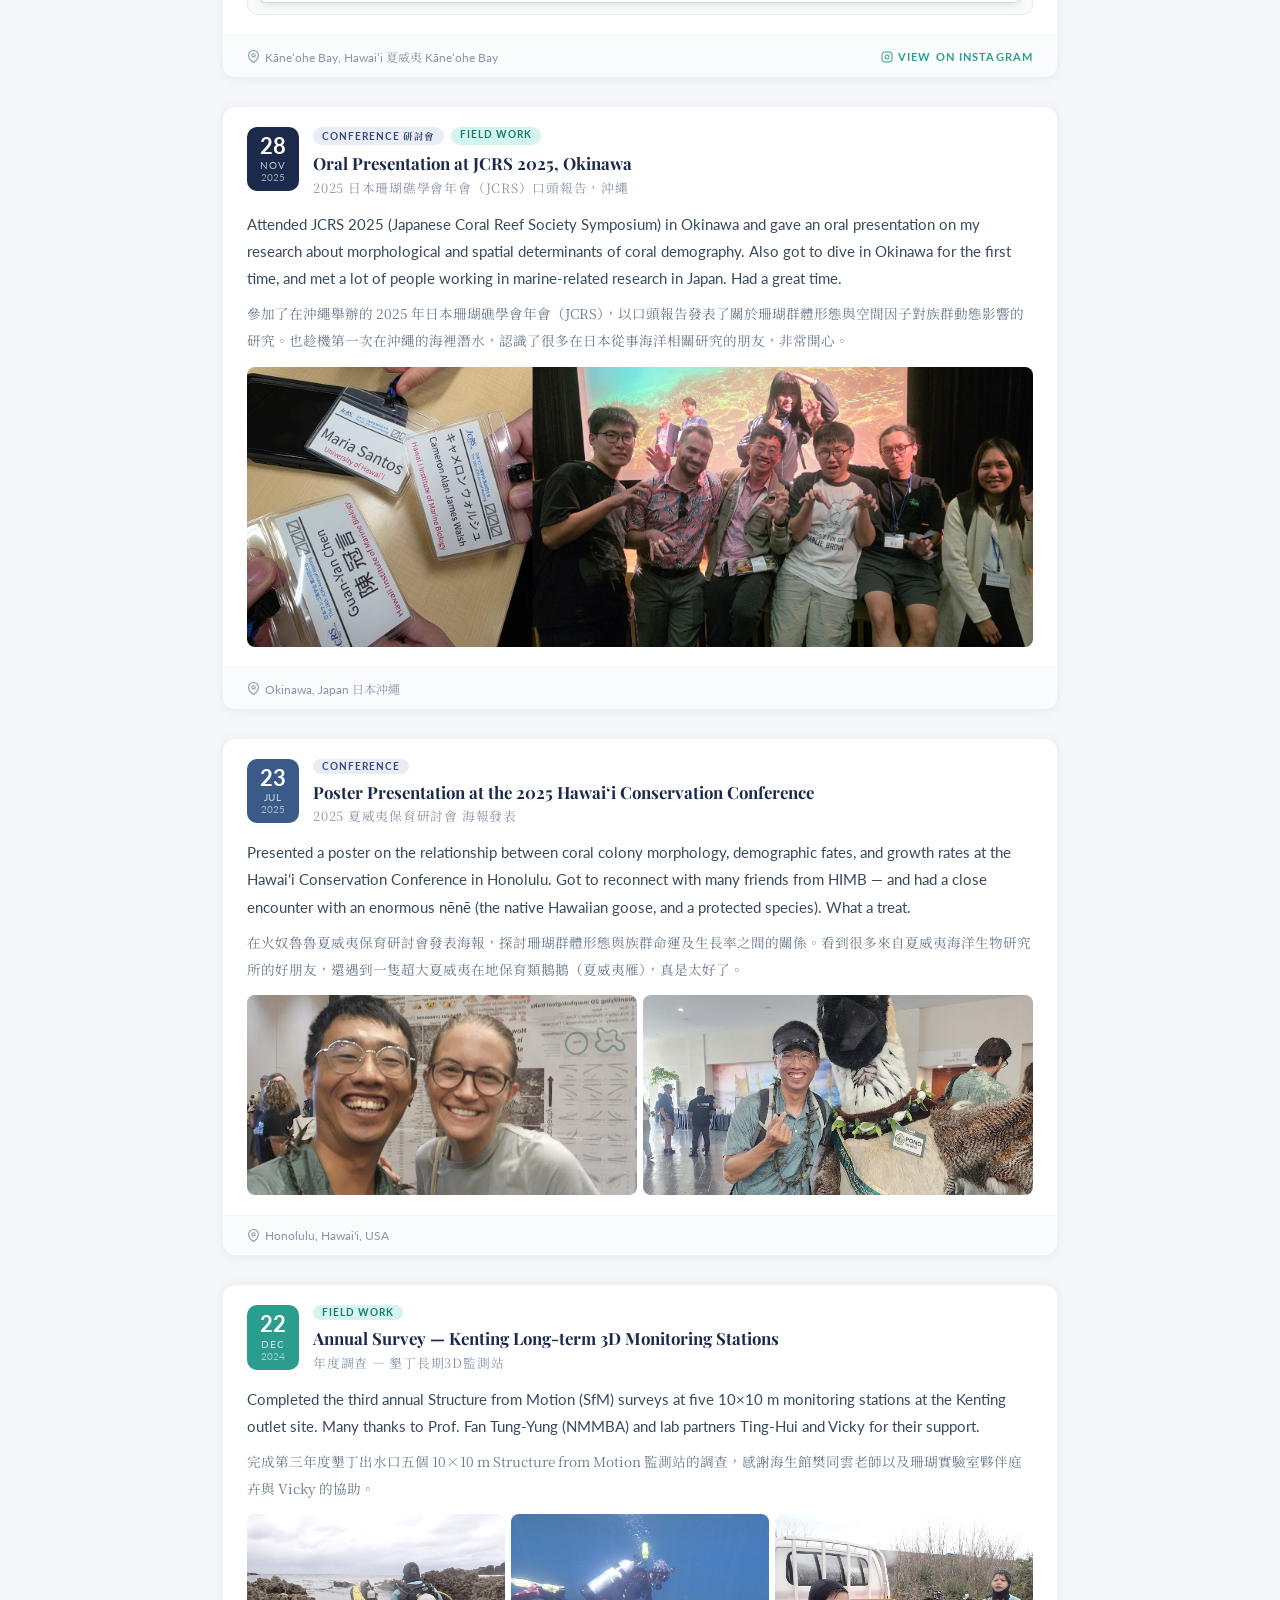
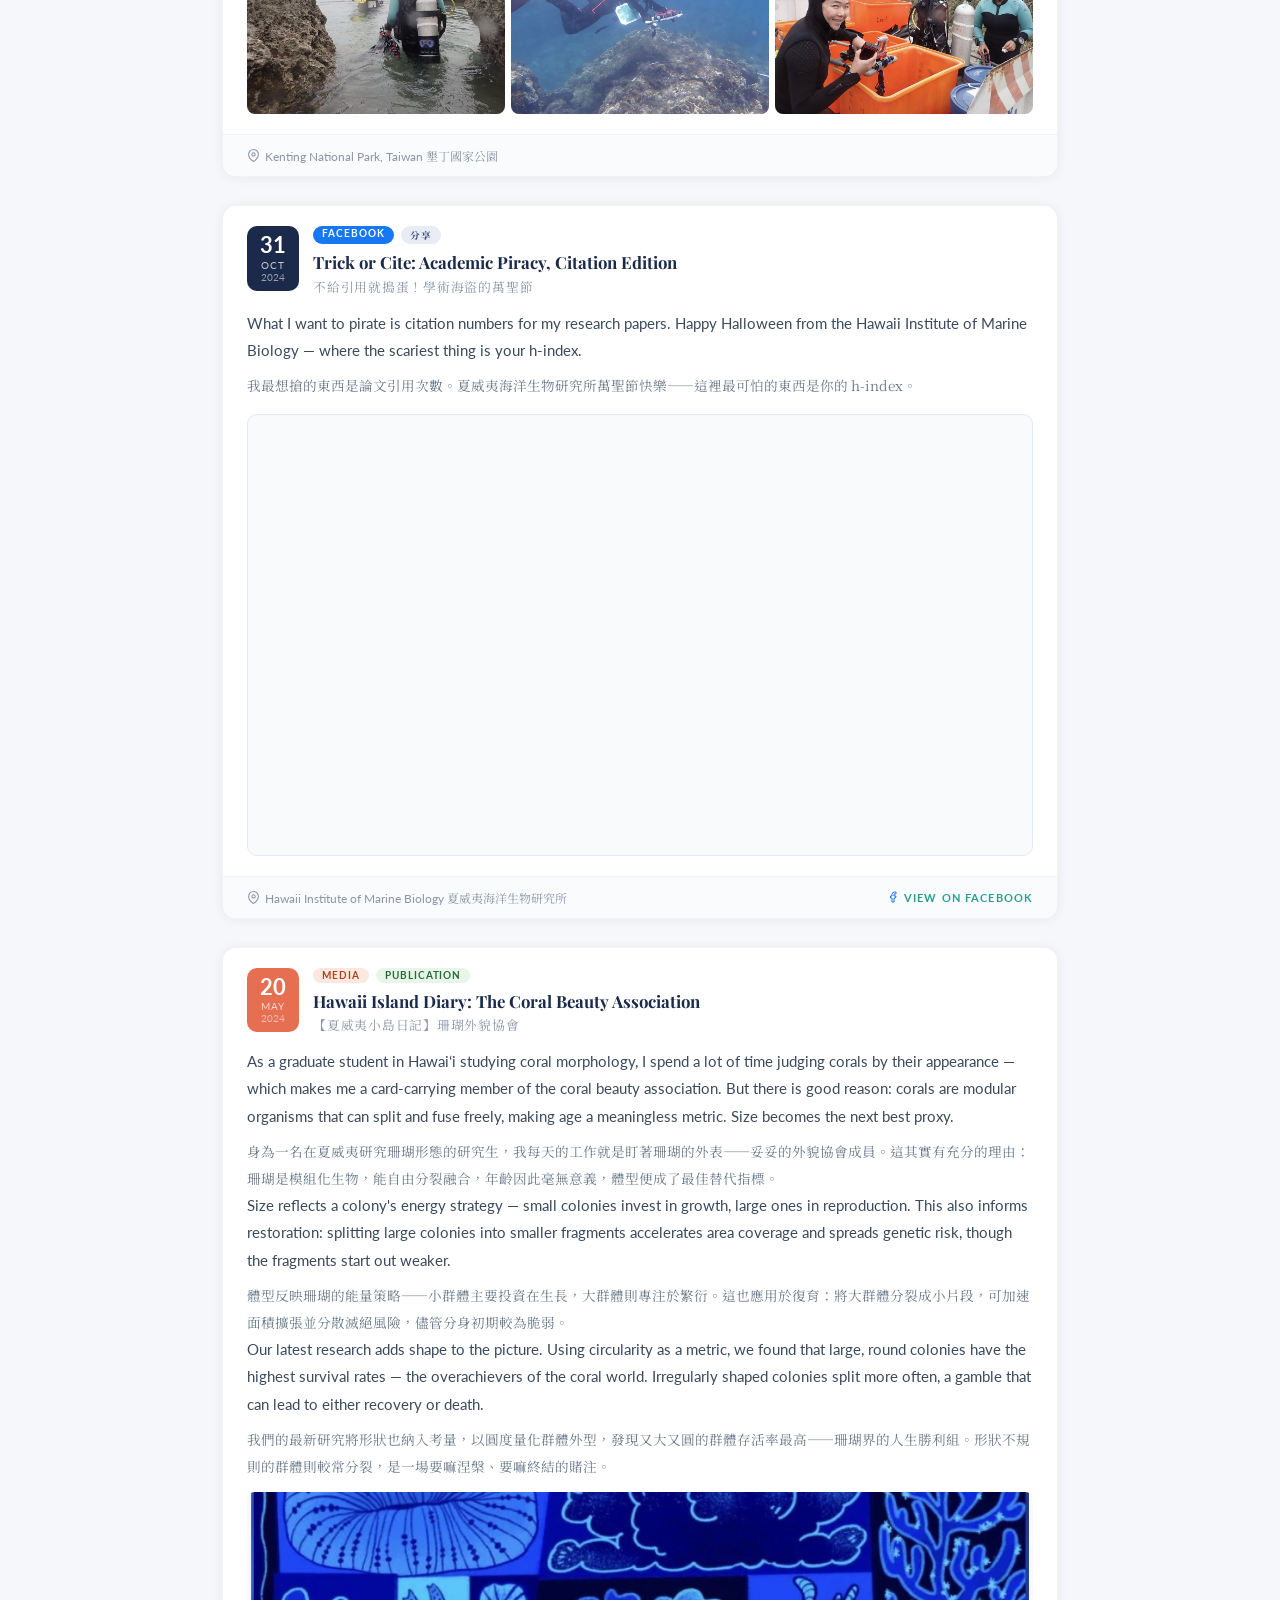
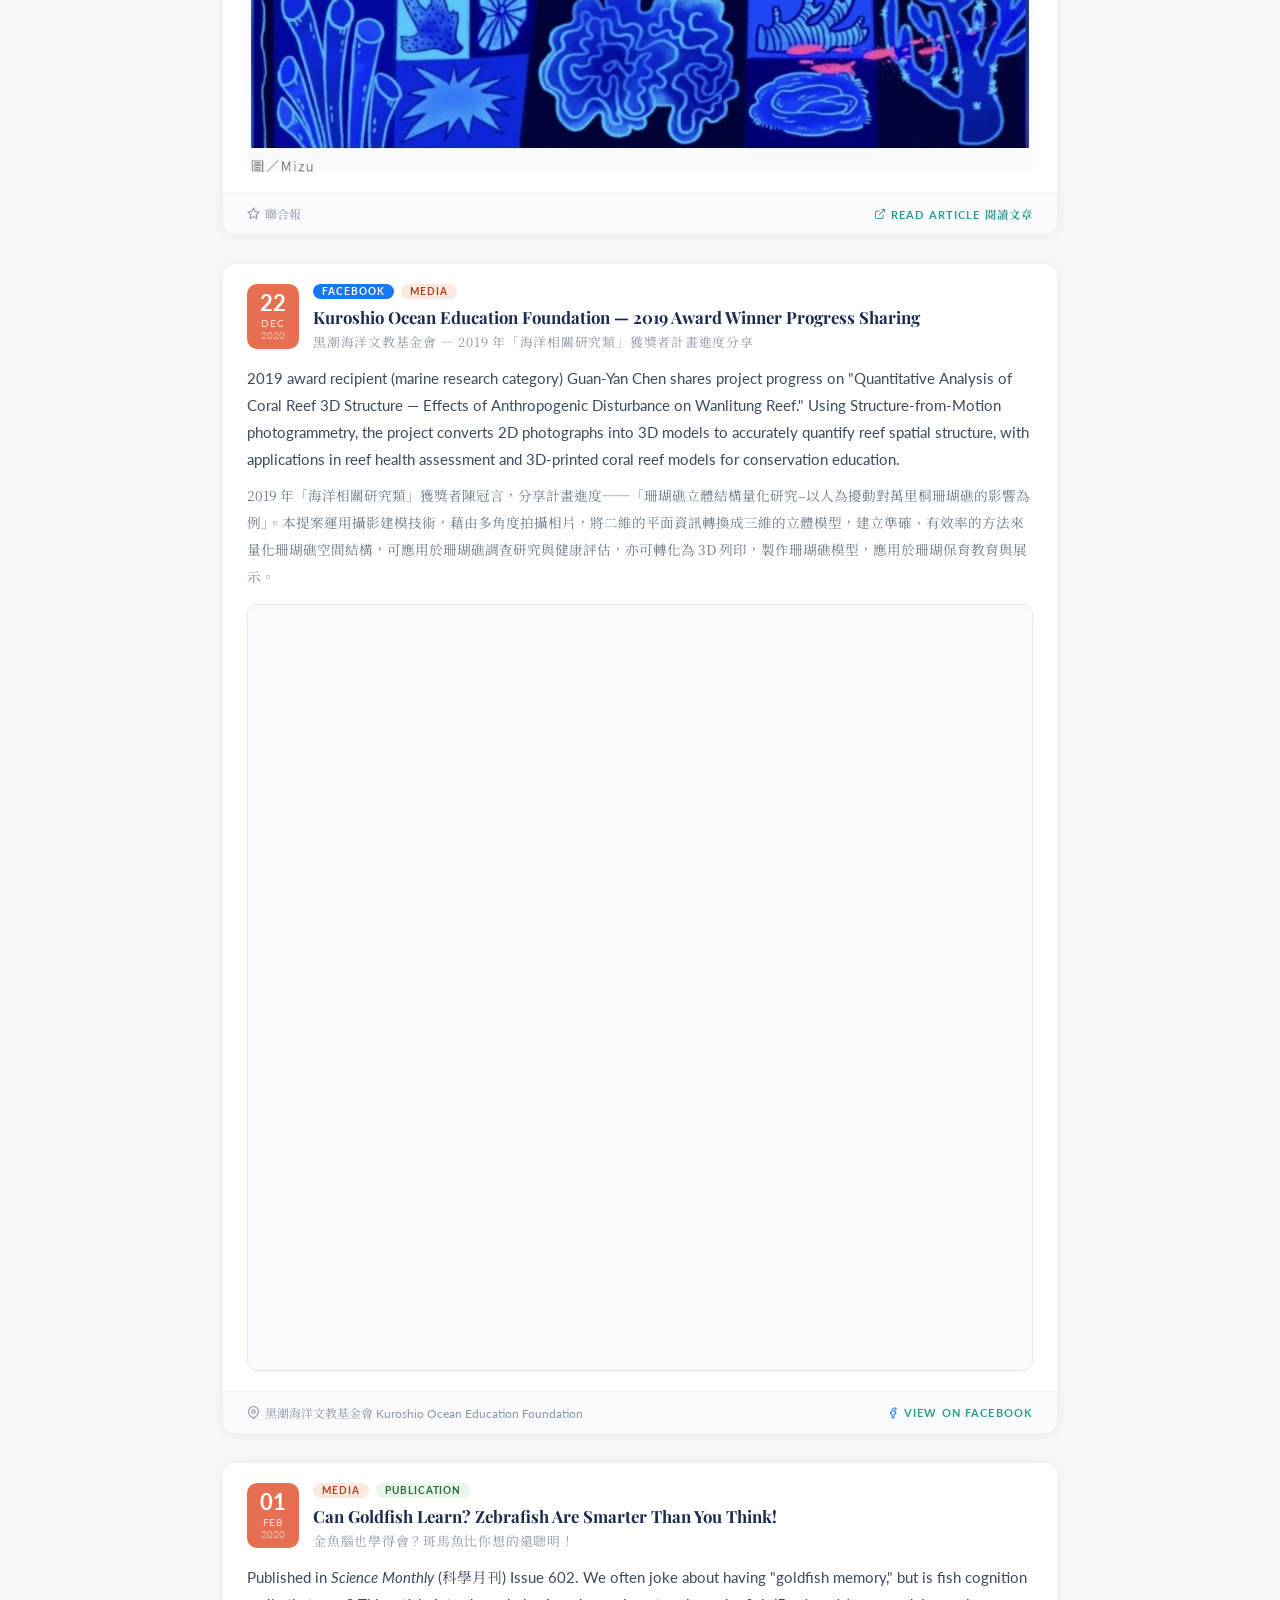
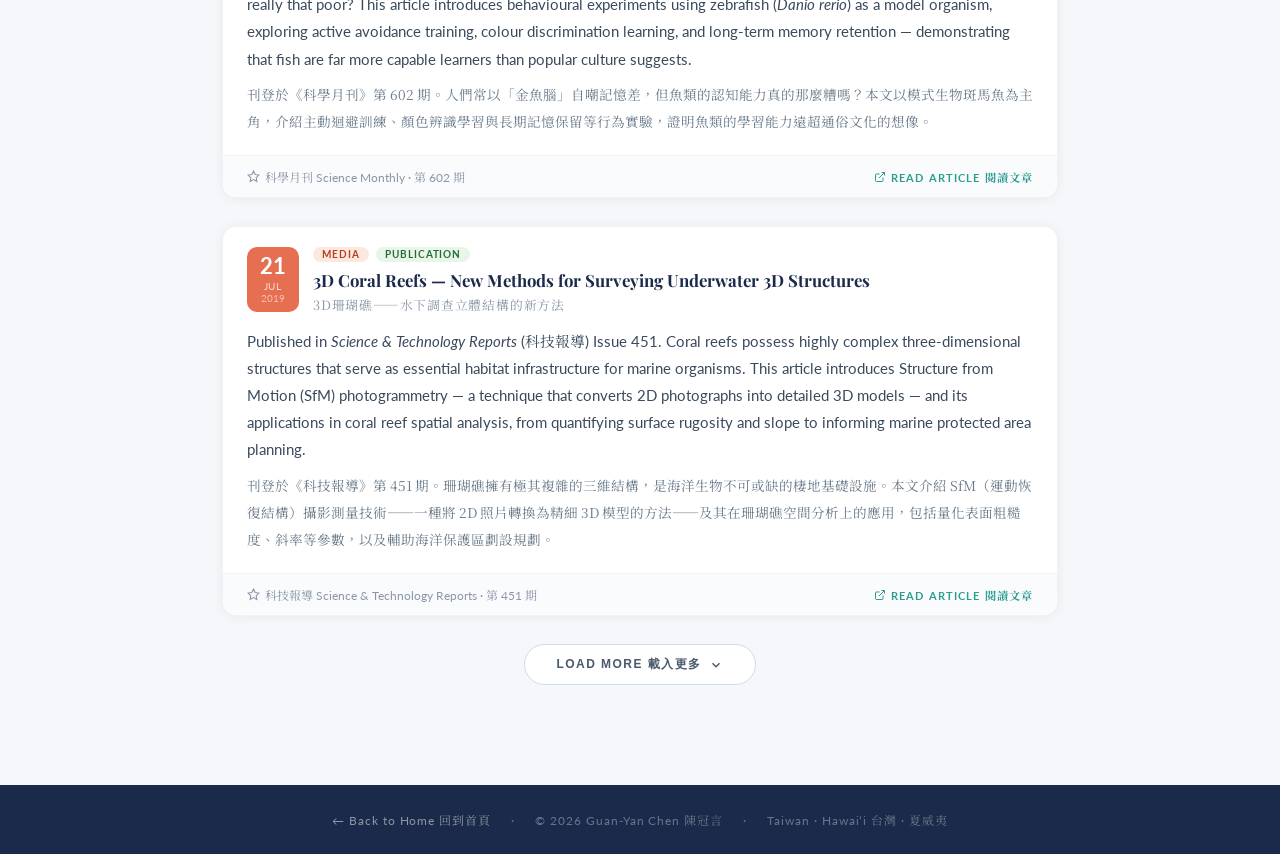
==== commit a297d004: "add GA4 analytics" ====
--- a/journal.html
+++ b/journal.html
@@ -1,8 +1,21 @@
 <!DOCTYPE html>
 <html lang="zh-TW">
 <head>
+  <!-- Google tag (gtag.js) -->
+  <script async src="https://www.googletagmanager.com/gtag/js?id=G-CVTZFCVZEM"></script>
+  <script>
+    window.dataLayer = window.dataLayer || [];
+    function gtag(){dataLayer.push(arguments);}
+    gtag('js', new Date());
+    gtag('config', 'G-CVTZFCVZEM');
+  </script>
   <meta charset="UTF-8" />
   <meta name="viewport" content="width=device-width, initial-scale=1.0" />
+  <link rel="icon" type="image/x-icon" href="favicon.ico" />
+  <link rel="icon" type="image/png" sizes="32x32" href="favicon-32x32.png" />
+  <link rel="icon" type="image/png" sizes="16x16" href="favicon-16x16.png" />
+  <link rel="apple-touch-icon" sizes="180x180" href="apple-touch-icon.png" />
+  <link rel="manifest" href="site.webmanifest" />
   <title>Field Journal 田野日誌 — Guan-Yan Chen 陳冠言</title>
   <meta name="description" content="Field journal of Guan-Yan Chen — notes from reef surveys, conferences, fieldwork, and science outreach across Taiwan and the Pacific." />
   <meta name="author" content="Guan-Yan Chen" />
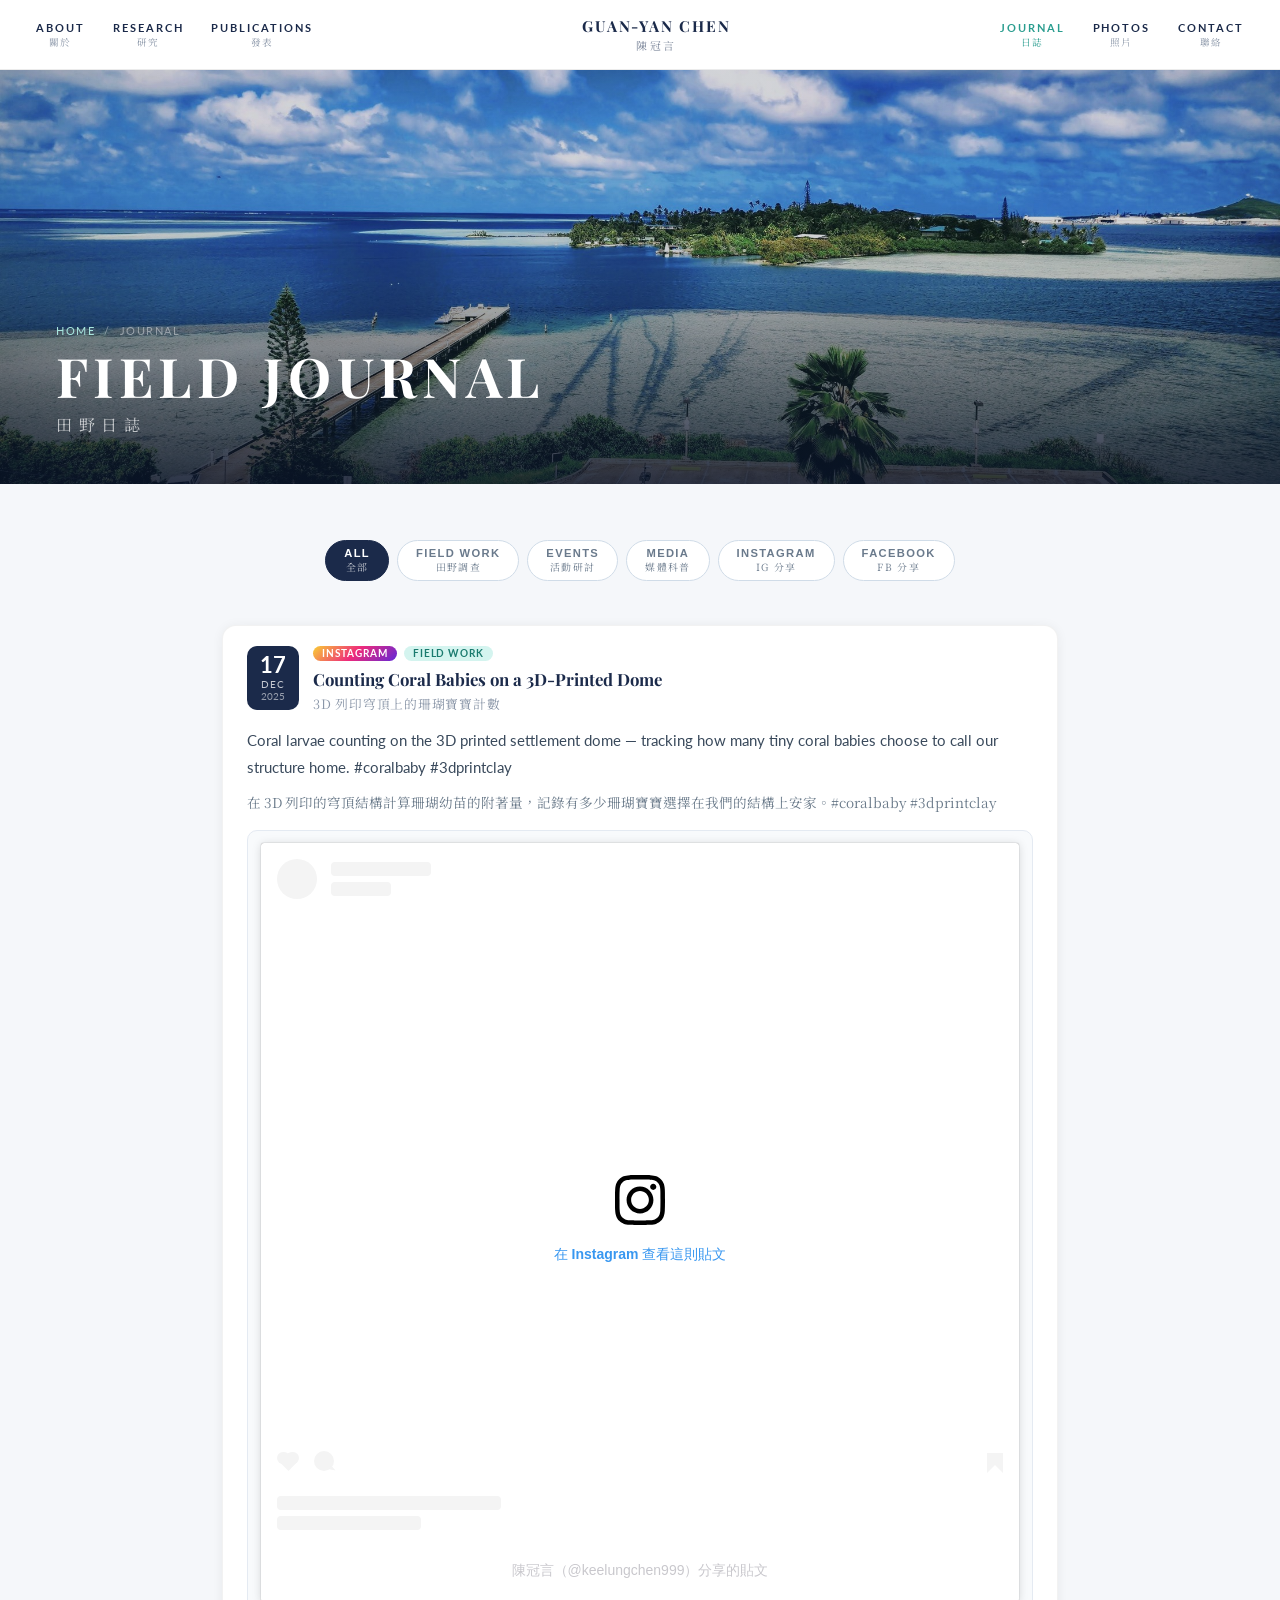
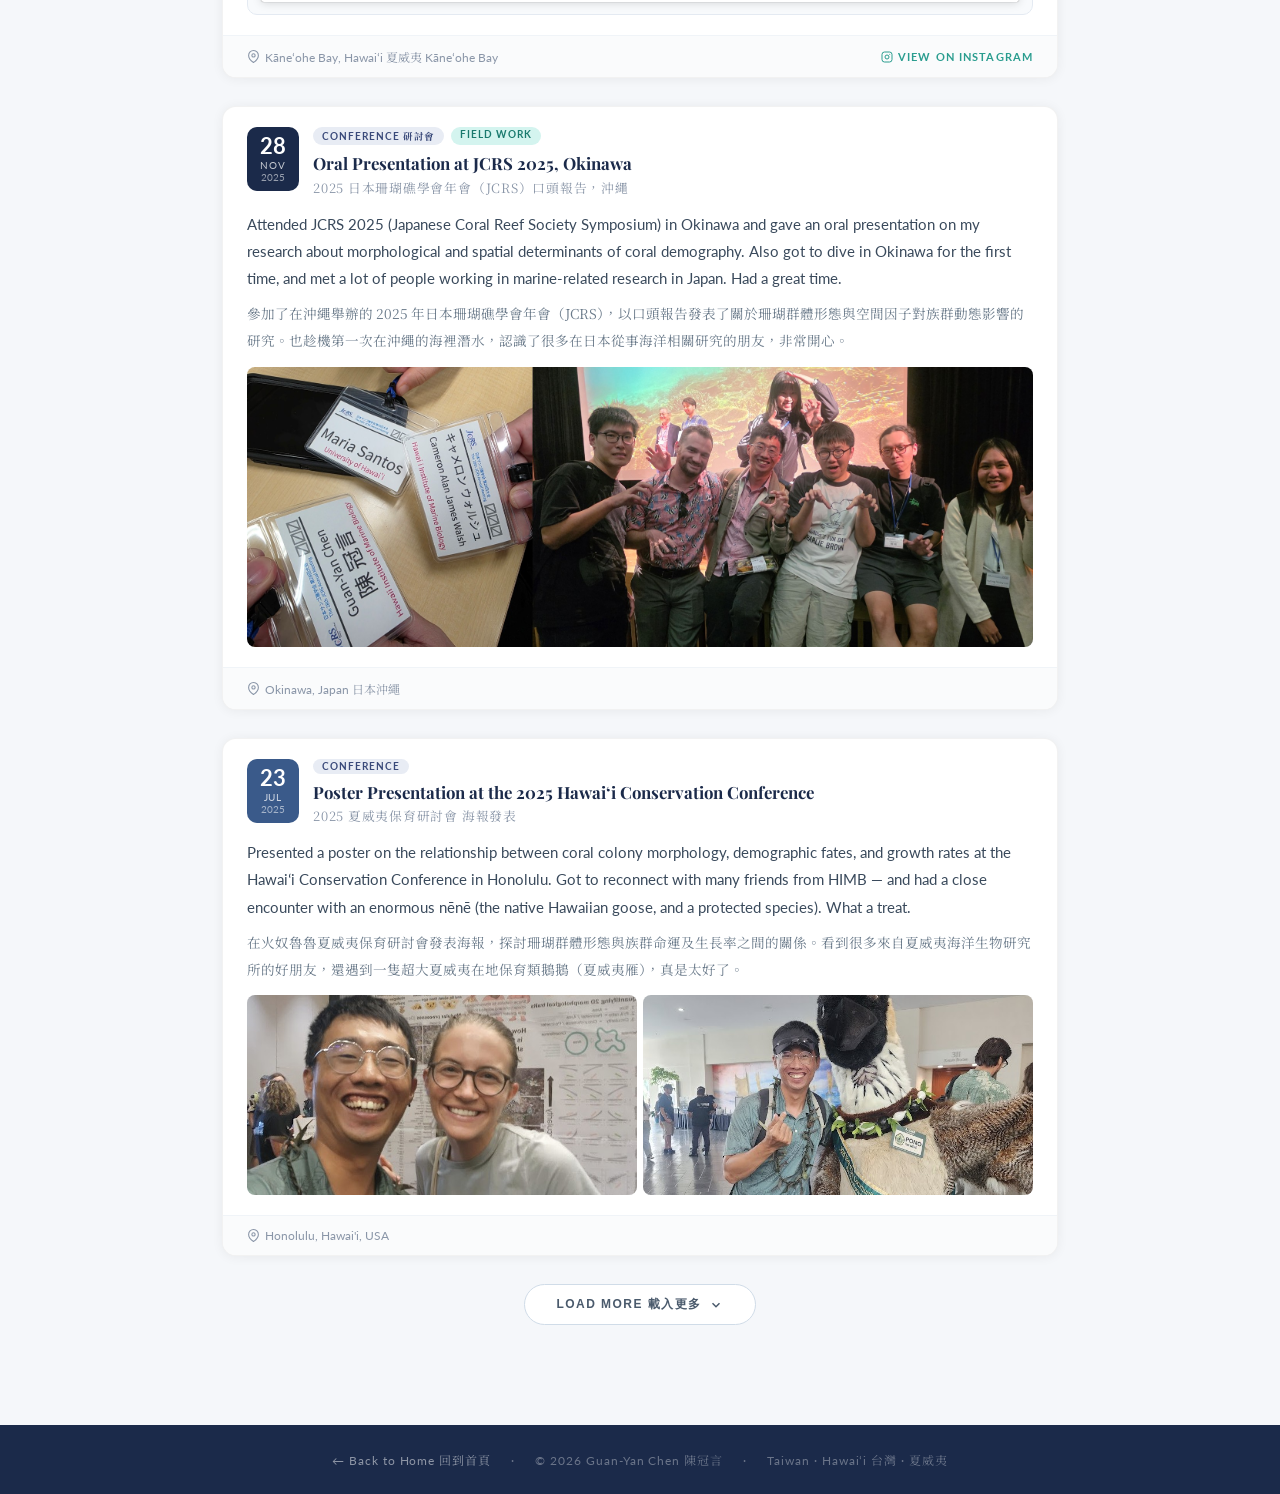
==== commit 9c34fc09: "improve journal load" ====
--- a/journal.html
+++ b/journal.html
@@ -673,7 +673,7 @@
   </div>
 
   <div class="load-more-wrap fade-up">
-    <button class="load-more-btn" onclick="alert('更多日誌紀錄陸續更新中 · More entries coming soon')">
+    <button class="load-more-btn" onclick="loadMore()">
       Load More 載入更多
       <svg width="14" height="14" viewBox="0 0 24 24" fill="none" stroke="currentColor" stroke-width="2.5"><polyline points="6 9 12 15 18 9"/></svg>
     </button>
@@ -694,15 +694,6 @@
   window.addEventListener('scroll', () => {
     document.getElementById('navbar').classList.toggle('scrolled', window.scrollY > 50);
   });
-
-  // Filter
-  function filterJournal(type, btn) {
-    document.querySelectorAll('.fbtn').forEach(b => b.classList.remove('active'));
-    btn.classList.add('active');
-    document.querySelectorAll('.journal-card').forEach(card => {
-      card.style.display = (type === 'all' || card.dataset.type === type) ? '' : 'none';
-    });
-  }
 
   // Scroll animations
   const obs = new IntersectionObserver((entries) => {
@@ -714,6 +705,60 @@
     });
   }, { threshold: 0.08 });
   document.querySelectorAll('.fade-up').forEach(el => obs.observe(el));
+
+  // ── Load More & Filter ──
+  const BATCH = 3;
+  let shown = BATCH;
+  let currentFilter = 'all';
+
+  function getMatchingCards() {
+    const all = Array.from(document.querySelectorAll('.journal-card'));
+    return currentFilter === 'all' ? all : all.filter(c => c.dataset.type === currentFilter);
+  }
+
+  function applyView() {
+    const all = Array.from(document.querySelectorAll('.journal-card'));
+    const matching = getMatchingCards();
+    all.forEach(c => {
+      const idx = matching.indexOf(c);
+      if (idx === -1) {
+        c.style.display = 'none';
+      } else if (currentFilter === 'all' && idx >= shown) {
+        c.style.display = 'none';
+      } else {
+        c.style.display = '';
+      }
+    });
+    const loadMoreWrap = document.querySelector('.load-more-wrap');
+    loadMoreWrap.style.display = (currentFilter === 'all' && shown < matching.length) ? '' : 'none';
+  }
+
+  function filterJournal(type, btn) {
+    document.querySelectorAll('.fbtn').forEach(b => b.classList.remove('active'));
+    btn.classList.add('active');
+    currentFilter = type;
+    shown = BATCH;
+    applyView();
+    getMatchingCards().forEach((c, i) => {
+      if (!c.classList.contains('visible')) {
+        setTimeout(() => c.classList.add('visible'), i * 80);
+      }
+    });
+  }
+
+  function loadMore() {
+    const matching = getMatchingCards();
+    const toReveal = matching.slice(shown, shown + BATCH);
+    shown += BATCH;
+    applyView();
+    toReveal.forEach((c, i) => {
+      if (!c.classList.contains('visible')) {
+        setTimeout(() => c.classList.add('visible'), i * 80);
+      }
+    });
+  }
+
+  document.addEventListener('DOMContentLoaded', applyView);
 </script>
 
 <!-- Image Fallback: 若本地 images/ 圖片不存在，自動顯示 Unsplash 範例圖 -->
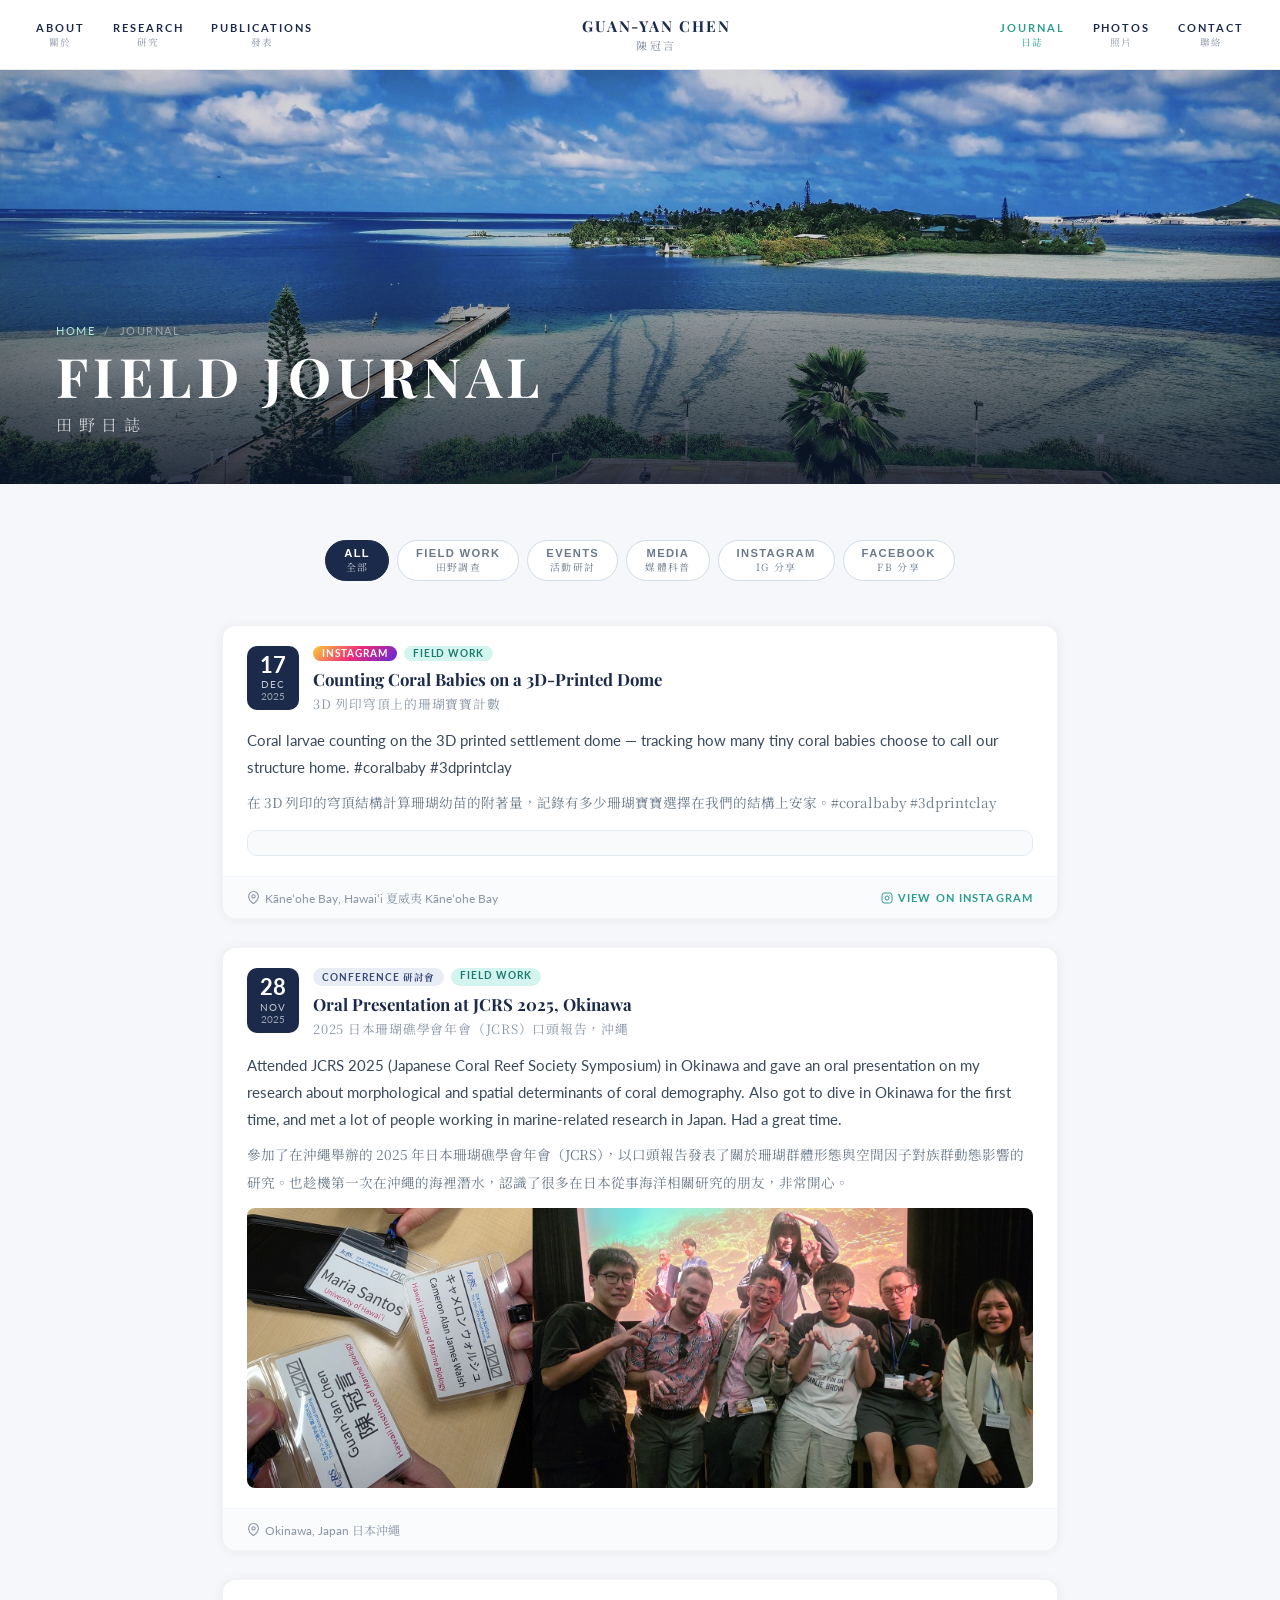
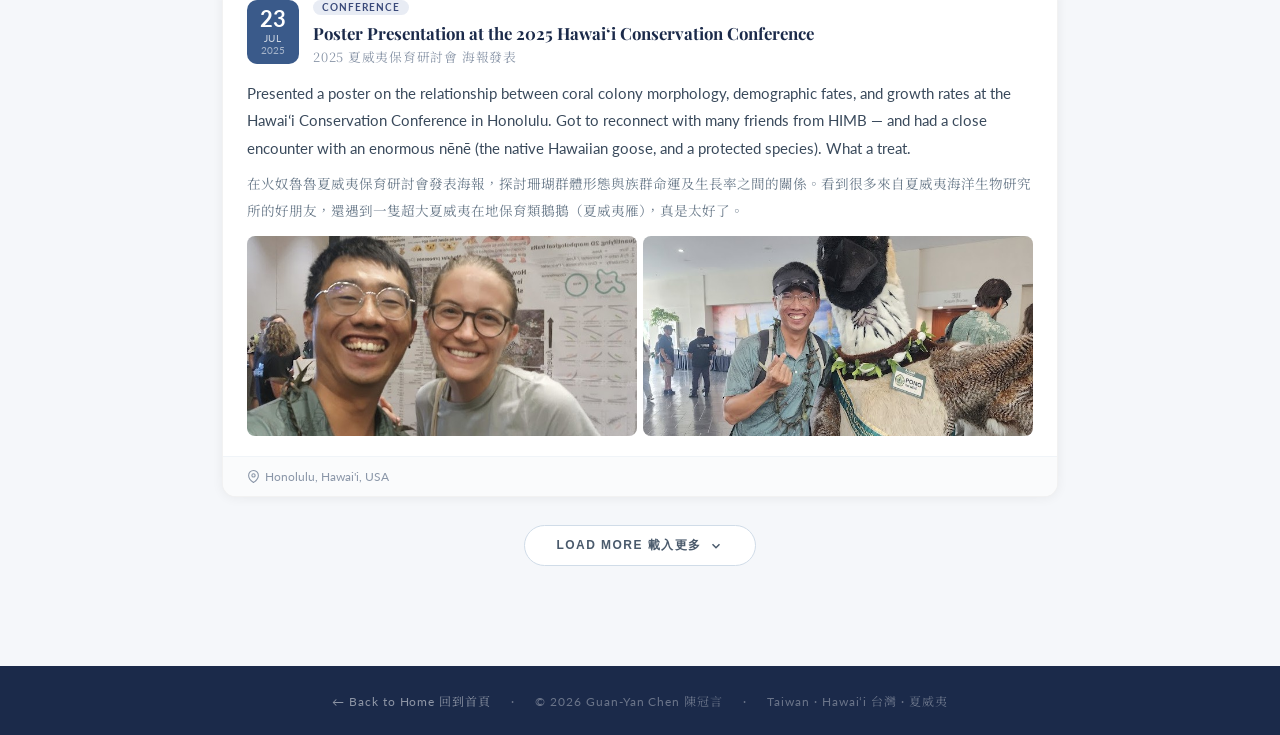
==== commit 41efe9b5: "upgrade joournal loading" ====
--- a/journal.html
+++ b/journal.html
@@ -32,12 +32,6 @@
   <meta name="twitter:image" content="https://keelungchen.github.io/website/images/hero_journal-ocean.jpg" />
   <link rel="preconnect" href="https://fonts.googleapis.com" />
   <link href="https://fonts.googleapis.com/css2?family=Playfair+Display:ital,wght@0,400;0,700;1,400&family=Lato:wght@300;400;700&family=Noto+Serif+TC:wght@400;700&display=swap" rel="stylesheet" />
-
-  <!-- Facebook SDK (for FB post embeds) -->
-  <div id="fb-root"></div>
-  <script async defer crossorigin="anonymous"
-    src="https://connect.facebook.net/zh_TW/sdk.js#xfbml=1&version=v19.0">
-  </script>
 
   <style>
     *, *::before, *::after { box-sizing: border-box; margin: 0; padding: 0; }
@@ -352,12 +346,8 @@
         <span class="zh">在 3D 列印的穹頂結構計算珊瑚幼苗的附著量，記錄有多少珊瑚寶寶選擇在我們的結構上安家。#coralbaby #3dprintclay</span>
       </p>
 
-      <!-- ═══ 貼上你的 IG 嵌入碼 ═══
-           到 Instagram 貼文 → 右上角「...」→「嵌入」→ 複製碼，貼在這裡
-           下方為示意佔位符，換成真實 IG 嵌入碼後刪除此佔位符 -->
-      <div class="social-embed">
-        <blockquote class="instagram-media" data-instgrm-captioned data-instgrm-permalink="https://www.instagram.com/reel/DSZlaxgEWhg/?utm_source=ig_embed&amp;utm_campaign=loading" data-instgrm-version="14" style=" background:#FFF; border:0; border-radius:3px; box-shadow:0 0 1px 0 rgba(0,0,0,0.5),0 1px 10px 0 rgba(0,0,0,0.15); margin: 1px; max-width:540px; min-width:326px; padding:0; width:99.375%; width:-webkit-calc(100% - 2px); width:calc(100% - 2px);"><div style="padding:16px;"> <a href="https://www.instagram.com/reel/DSZlaxgEWhg/?utm_source=ig_embed&amp;utm_campaign=loading" style=" background:#FFFFFF; line-height:0; padding:0 0; text-align:center; text-decoration:none; width:100%;" target="_blank"> <div style=" display: flex; flex-direction: row; align-items: center;"> <div style="background-color: #F4F4F4; border-radius: 50%; flex-grow: 0; height: 40px; margin-right: 14px; width: 40px;"></div> <div style="display: flex; flex-direction: column; flex-grow: 1; justify-content: center;"> <div style=" background-color: #F4F4F4; border-radius: 4px; flex-grow: 0; height: 14px; margin-bottom: 6px; width: 100px;"></div> <div style=" background-color: #F4F4F4; border-radius: 4px; flex-grow: 0; height: 14px; width: 60px;"></div></div></div><div style="padding: 19% 0;"></div> <div style="display:block; height:50px; margin:0 auto 12px; width:50px;"><svg width="50px" height="50px" viewBox="0 0 60 60" version="1.1" xmlns="https://www.w3.org/2000/svg" xmlns:xlink="https://www.w3.org/1999/xlink"><g stroke="none" stroke-width="1" fill="none" fill-rule="evenodd"><g transform="translate(-511.000000, -20.000000)" fill="#000000"><g><path d="M556.869,30.41 C554.814,30.41 553.148,32.076 553.148,34.131 C553.148,36.186 554.814,37.852 556.869,37.852 C558.924,37.852 560.59,36.186 560.59,34.131 C560.59,32.076 558.924,30.41 556.869,30.41 M541,60.657 C535.114,60.657 530.342,55.887 530.342,50 C530.342,44.114 535.114,39.342 541,39.342 C546.887,39.342 551.658,44.114 551.658,50 C551.658,55.887 546.887,60.657 541,60.657 M541,33.886 C532.1,33.886 524.886,41.1 524.886,50 C524.886,58.899 532.1,66.113 541,66.113 C549.9,66.113 557.115,58.899 557.115,50 C557.115,41.1 549.9,33.886 541,33.886 M565.378,62.101 C565.244,65.022 564.756,66.606 564.346,67.663 C563.803,69.06 563.154,70.057 562.106,71.106 C561.058,72.155 560.06,72.803 558.662,73.347 C557.607,73.757 556.021,74.244 553.102,74.378 C549.944,74.521 548.997,74.552 541,74.552 C533.003,74.552 532.056,74.521 528.898,74.378 C525.979,74.244 524.393,73.757 523.338,73.347 C521.94,72.803 520.942,72.155 519.894,71.106 C518.846,70.057 518.197,69.06 517.654,67.663 C517.244,66.606 516.755,65.022 516.623,62.101 C516.479,58.943 516.448,57.996 516.448,50 C516.448,42.003 516.479,41.056 516.623,37.899 C516.755,34.978 517.244,33.391 517.654,32.338 C518.197,30.938 518.846,29.942 519.894,28.894 C520.942,27.846 521.94,27.196 523.338,26.654 C524.393,26.244 525.979,25.756 528.898,25.623 C532.057,25.479 533.004,25.448 541,25.448 C548.997,25.448 549.943,25.479 553.102,25.623 C556.021,25.756 557.607,26.244 558.662,26.654 C560.06,27.196 561.058,27.846 562.106,28.894 C563.154,29.942 563.803,30.938 564.346,32.338 C564.756,33.391 565.244,34.978 565.378,37.899 C565.522,41.056 565.552,42.003 565.552,50 C565.552,57.996 565.522,58.943 565.378,62.101 M570.82,37.631 C570.674,34.438 570.167,32.258 569.425,30.349 C568.659,28.377 567.633,26.702 565.965,25.035 C564.297,23.368 562.623,22.342 560.652,21.575 C558.743,20.834 556.562,20.326 553.369,20.18 C550.169,20.033 549.148,20 541,20 C532.853,20 531.831,20.033 528.631,20.18 C525.438,20.326 523.257,20.834 521.349,21.575 C519.376,22.342 517.703,23.368 516.035,25.035 C514.368,26.702 513.342,28.377 512.574,30.349 C511.834,32.258 511.326,34.438 511.181,37.631 C511.035,40.831 511,41.851 511,50 C511,58.147 511.035,59.17 511.181,62.369 C511.326,65.562 511.834,67.743 512.574,69.651 C513.342,71.625 514.368,73.296 516.035,74.965 C517.703,76.634 519.376,77.658 521.349,78.425 C523.257,79.167 525.438,79.673 528.631,79.82 C531.831,79.965 532.853,80.001 541,80.001 C549.148,80.001 550.169,79.965 553.369,79.82 C556.562,79.673 558.743,79.167 560.652,78.425 C562.623,77.658 564.297,76.634 565.965,74.965 C567.633,73.296 568.659,71.625 569.425,69.651 C570.167,67.743 570.674,65.562 570.82,62.369 C570.966,59.17 571,58.147 571,50 C571,41.851 570.966,40.831 570.82,37.631"></path></g></g></g></svg></div><div style="padding-top: 8px;"> <div style=" color:#3897f0; font-family:Arial,sans-serif; font-size:14px; font-style:normal; font-weight:550; line-height:18px;">在 Instagram 查看這則貼文</div></div><div style="padding: 12.5% 0;"></div> <div style="display: flex; flex-direction: row; margin-bottom: 14px; align-items: center;"><div> <div style="background-color: #F4F4F4; border-radius: 50%; height: 12.5px; width: 12.5px; transform: translateX(0px) translateY(7px);"></div> <div style="background-color: #F4F4F4; height: 12.5px; transform: rotate(-45deg) translateX(3px) translateY(1px); width: 12.5px; flex-grow: 0; margin-right: 14px; margin-left: 2px;"></div> <div style="background-color: #F4F4F4; border-radius: 50%; height: 12.5px; width: 12.5px; transform: translateX(9px) translateY(-18px);"></div></div><div style="margin-left: 8px;"> <div style=" background-color: #F4F4F4; border-radius: 50%; flex-grow: 0; height: 20px; width: 20px;"></div> <div style=" width: 0; height: 0; border-top: 2px solid transparent; border-left: 6px solid #f4f4f4; border-bottom: 2px solid transparent; transform: translateX(16px) translateY(-4px) rotate(30deg)"></div></div><div style="margin-left: auto;"> <div style=" width: 0px; border-top: 8px solid #F4F4F4; border-right: 8px solid transparent; transform: translateY(16px);"></div> <div style=" background-color: #F4F4F4; flex-grow: 0; height: 12px; width: 16px; transform: translateY(-4px);"></div> <div style=" width: 0; height: 0; border-top: 8px solid #F4F4F4; border-left: 8px solid transparent; transform: translateY(-4px) translateX(8px);"></div></div></div> <div style="display: flex; flex-direction: column; flex-grow: 1; justify-content: center; margin-bottom: 24px;"> <div style=" background-color: #F4F4F4; border-radius: 4px; flex-grow: 0; height: 14px; margin-bottom: 6px; width: 224px;"></div> <div style=" background-color: #F4F4F4; border-radius: 4px; flex-grow: 0; height: 14px; width: 144px;"></div></div></a><p style=" color:#c9c8cd; font-family:Arial,sans-serif; font-size:14px; line-height:17px; margin-bottom:0; margin-top:8px; overflow:hidden; padding:8px 0 7px; text-align:center; text-overflow:ellipsis; white-space:nowrap;"><a href="https://www.instagram.com/reel/DSZlaxgEWhg/?utm_source=ig_embed&amp;utm_campaign=loading" style=" color:#c9c8cd; font-family:Arial,sans-serif; font-size:14px; font-style:normal; font-weight:normal; line-height:17px; text-decoration:none;" target="_blank">陳冠言（@keelungchen999）分享的貼文</a></p></div></blockquote>
-        <script async src="//www.instagram.com/embed.js"></script>
+      <div class="social-embed ig-lazy" data-ig-permalink="https://www.instagram.com/reel/DSZlaxgEWhg/">
+        <div class="embed-placeholder"><div class="icon">📸</div><p>Instagram 載入中… Loading…</p></div>
       </div>
     </div>
     <div class="card-footer">
@@ -502,8 +492,8 @@
       <!-- ═══ 貼上你的 FB 嵌入碼 ═══
            到 Facebook 貼文 → 右上角「...」→「嵌入」→ 複製碼，貼在這裡
            下方為示意佔位符 -->
-      <div class="social-embed">
-        <iframe src="https://www.facebook.com/plugins/post.php?href=https%3A%2F%2Fwww.facebook.com%2Fkeelungchen999%2Fposts%2Fpfbid02pVubmqYenoXbxcpN1Hhc5KDBGrqCNoxwPVTGbSJuhQ7YyzSDcM3Mbb1DLmuCVUn2l&show_text=true&width=500" width="500" height="416" style="border:none;overflow:hidden" scrolling="no" frameborder="0" allowfullscreen="true" allow="autoplay; clipboard-write; encrypted-media; picture-in-picture; web-share"></iframe>
+      <div class="social-embed fb-lazy" data-fb-src="https://www.facebook.com/plugins/post.php?href=https%3A%2F%2Fwww.facebook.com%2Fkeelungchen999%2Fposts%2Fpfbid02pVubmqYenoXbxcpN1Hhc5KDBGrqCNoxwPVTGbSJuhQ7YyzSDcM3Mbb1DLmuCVUn2l&show_text=true&width=500" data-fb-height="416">
+        <div class="embed-placeholder"><div class="icon">📘</div><p>Facebook 載入中… Loading…</p></div>
       </div>
     </div>
     <div class="card-footer">
@@ -586,8 +576,8 @@
         2019 award recipient (marine research category) Guan-Yan Chen shares project progress on "Quantitative Analysis of Coral Reef 3D Structure — Effects of Anthropogenic Disturbance on Wanlitung Reef." Using Structure-from-Motion photogrammetry, the project converts 2D photographs into 3D models to accurately quantify reef spatial structure, with applications in reef health assessment and 3D-printed coral reef models for conservation education.
         <span class="zh">2019 年「海洋相關研究類」獲獎者陳冠言，分享計畫進度──「珊瑚礁立體結構量化研究–以人為擾動對萬里桐珊瑚礁的影響為例」。本提案運用攝影建模技術，藉由多角度拍攝相片，將二維的平面資訊轉換成三維的立體模型，建立準確、有效率的方法來量化珊瑚礁空間結構，可應用於珊瑚礁調查研究與健康評估，亦可轉化為 3D 列印，製作珊瑚礁模型，應用於珊瑚保育教育與展示。</span>
       </p>
-      <div class="social-embed">
-        <iframe src="https://www.facebook.com/plugins/post.php?href=https%3A%2F%2Fwww.facebook.com%2Fphoto.php%3Ffbid%3D3824847200872887%26set%3Da.636167375221401%26type%3D3&show_text=true&width=500" width="500" height="741" style="border:none;overflow:hidden" scrolling="no" frameborder="0" allowfullscreen="true" allow="autoplay; clipboard-write; encrypted-media; picture-in-picture; web-share"></iframe>
+      <div class="social-embed fb-lazy" data-fb-src="https://www.facebook.com/plugins/post.php?href=https%3A%2F%2Fwww.facebook.com%2Fphoto.php%3Ffbid%3D3824847200872887%26set%3Da.636167375221401%26type%3D3&show_text=true&width=500" data-fb-height="741">
+        <div class="embed-placeholder"><div class="icon">📘</div><p>Facebook 載入中… Loading…</p></div>
       </div>
     </div>
     <div class="card-footer">
@@ -714,6 +704,44 @@
   function getMatchingCards() {
     const all = Array.from(document.querySelectorAll('.journal-card'));
     return currentFilter === 'all' ? all : all.filter(c => c.dataset.type === currentFilter);
+  }
+
+  function loadIgEmbed(el) {
+    const permalink = el.dataset.igPermalink;
+    el.innerHTML = `<blockquote class="instagram-media" data-instgrm-captioned
+      data-instgrm-permalink="${permalink}"
+      data-instgrm-version="14"
+      style="background:#FFF;border:0;border-radius:3px;box-shadow:0 0 1px 0 rgba(0,0,0,0.5),0 1px 10px 0 rgba(0,0,0,0.15);margin:1px;max-width:540px;min-width:326px;padding:0;width:99.375%">
+    </blockquote>`;
+    if (window.instgrm) {
+      window.instgrm.Embeds.process();
+    } else {
+      const s = document.createElement('script');
+      s.async = true;
+      s.src = '//www.instagram.com/embed.js';
+      document.body.appendChild(s);
+    }
+  }
+
+  function loadFbEmbed(el) {
+    const src = el.dataset.fbSrc;
+    const height = el.dataset.fbHeight || '500';
+    el.innerHTML = `<iframe src="${src}" width="500" height="${height}"
+      style="border:none;overflow:hidden" scrolling="no" frameborder="0"
+      allowfullscreen="true"
+      allow="autoplay; clipboard-write; encrypted-media; picture-in-picture; web-share">
+    </iframe>`;
+  }
+
+  function loadEmbedsInCard(card) {
+    card.querySelectorAll('.ig-lazy:not([data-loaded])').forEach(el => {
+      el.dataset.loaded = '1';
+      loadIgEmbed(el);
+    });
+    card.querySelectorAll('.fb-lazy:not([data-loaded])').forEach(el => {
+      el.dataset.loaded = '1';
+      loadFbEmbed(el);
+    });
   }
 
   function applyView() {
@@ -727,6 +755,7 @@
         c.style.display = 'none';
       } else {
         c.style.display = '';
+        loadEmbedsInCard(c);
       }
     });
     const loadMoreWrap = document.querySelector('.load-more-wrap');
